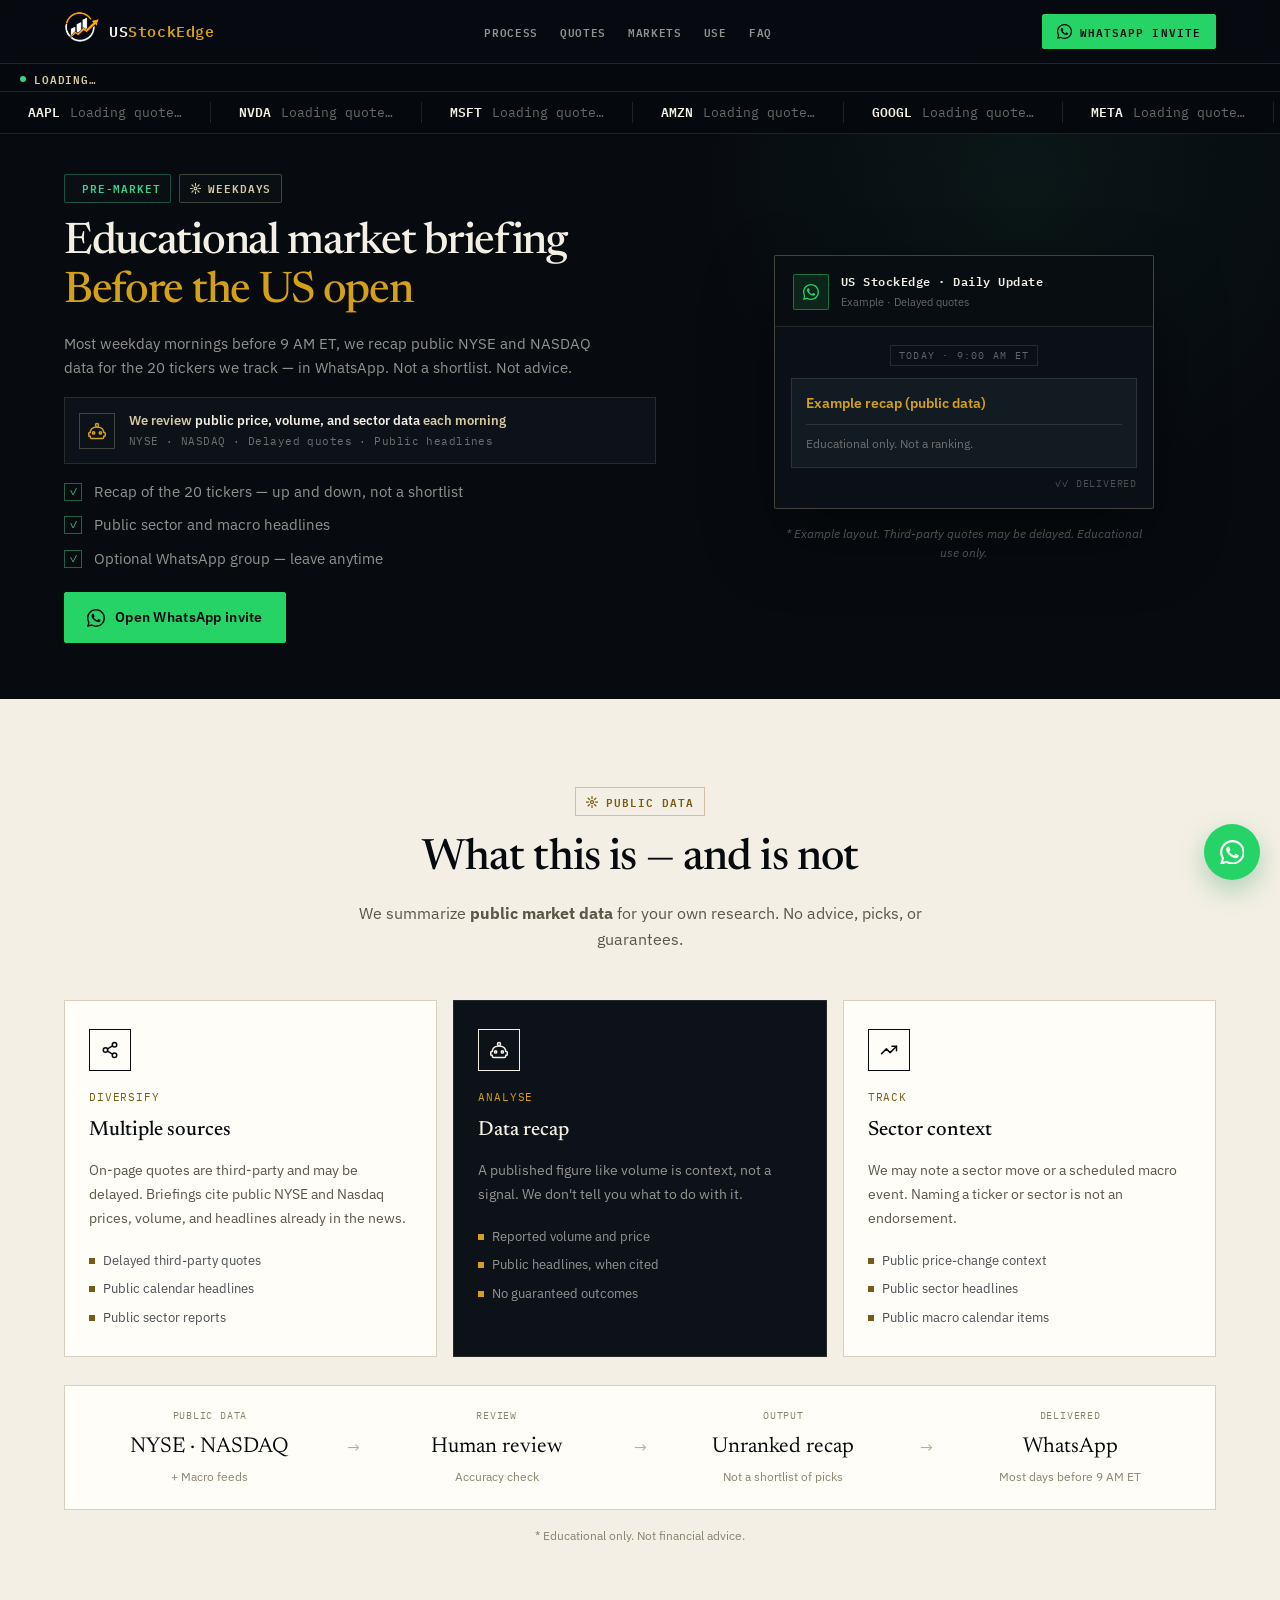
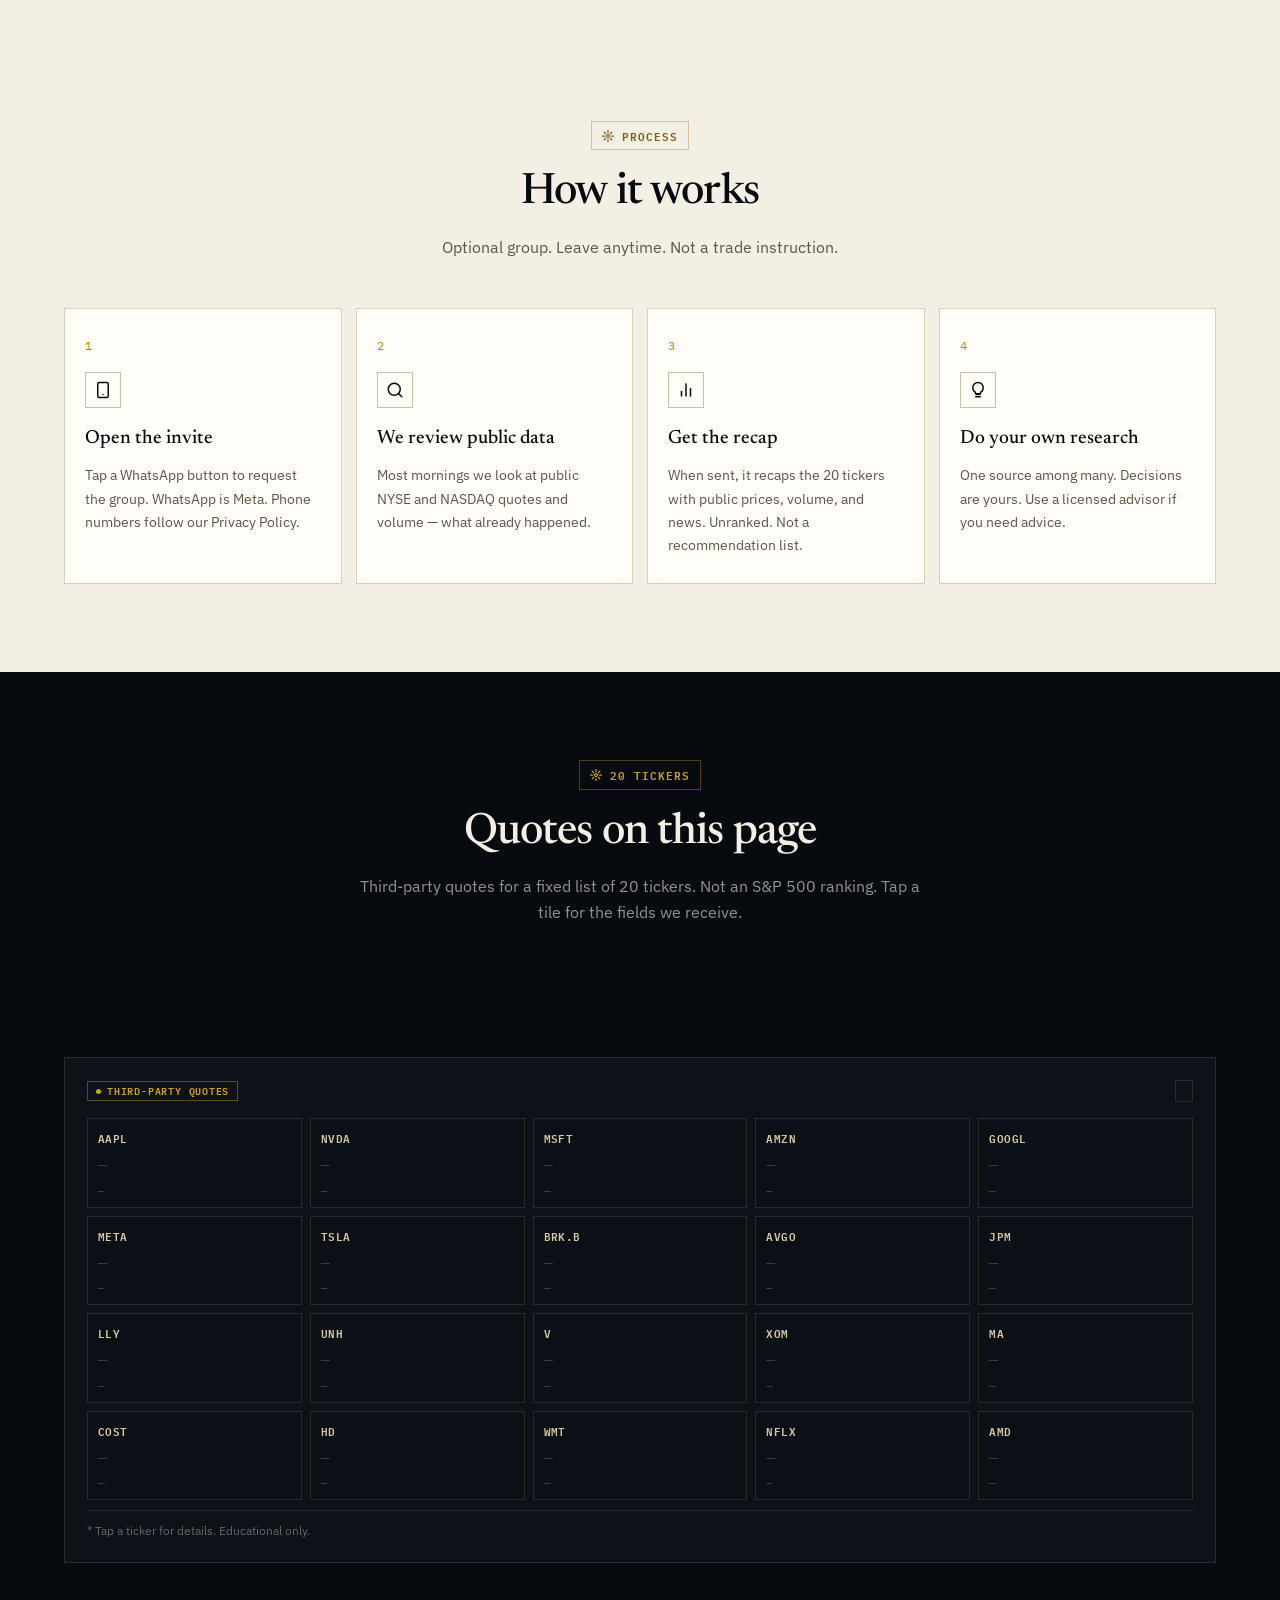
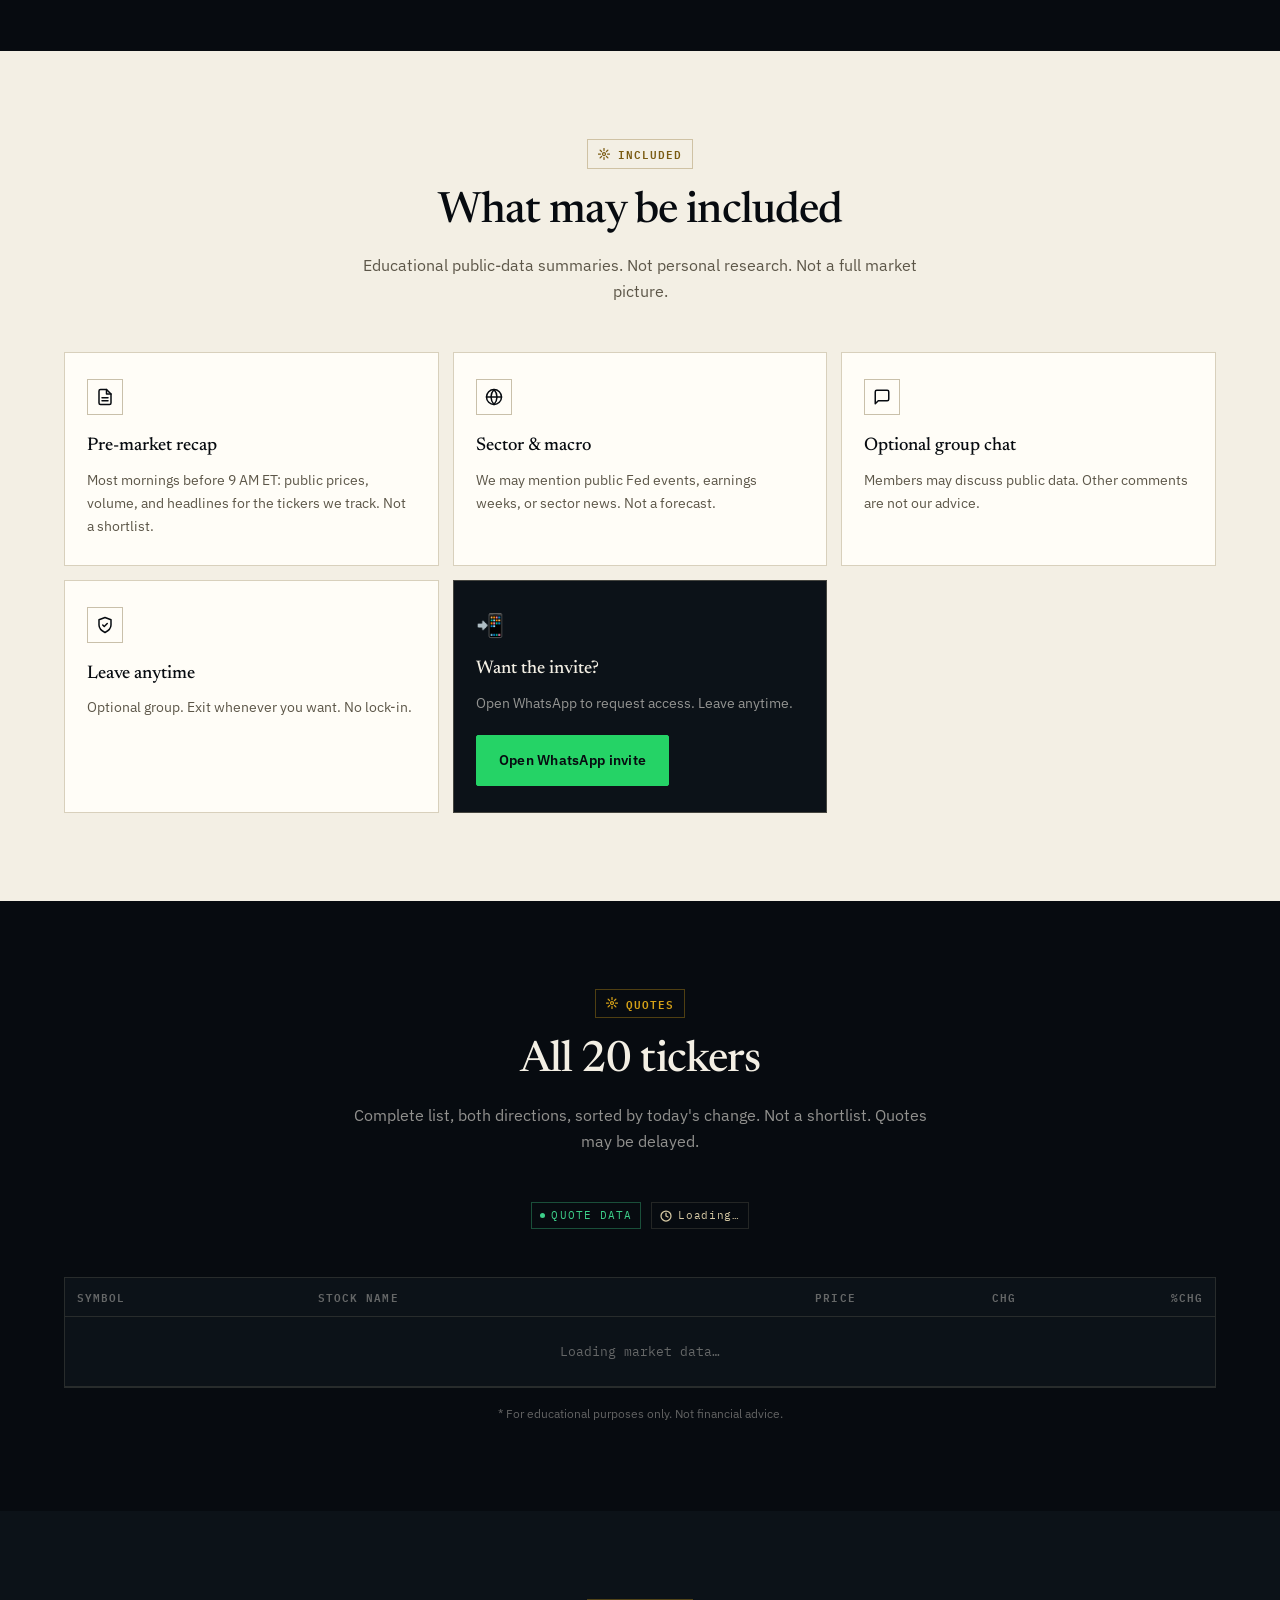
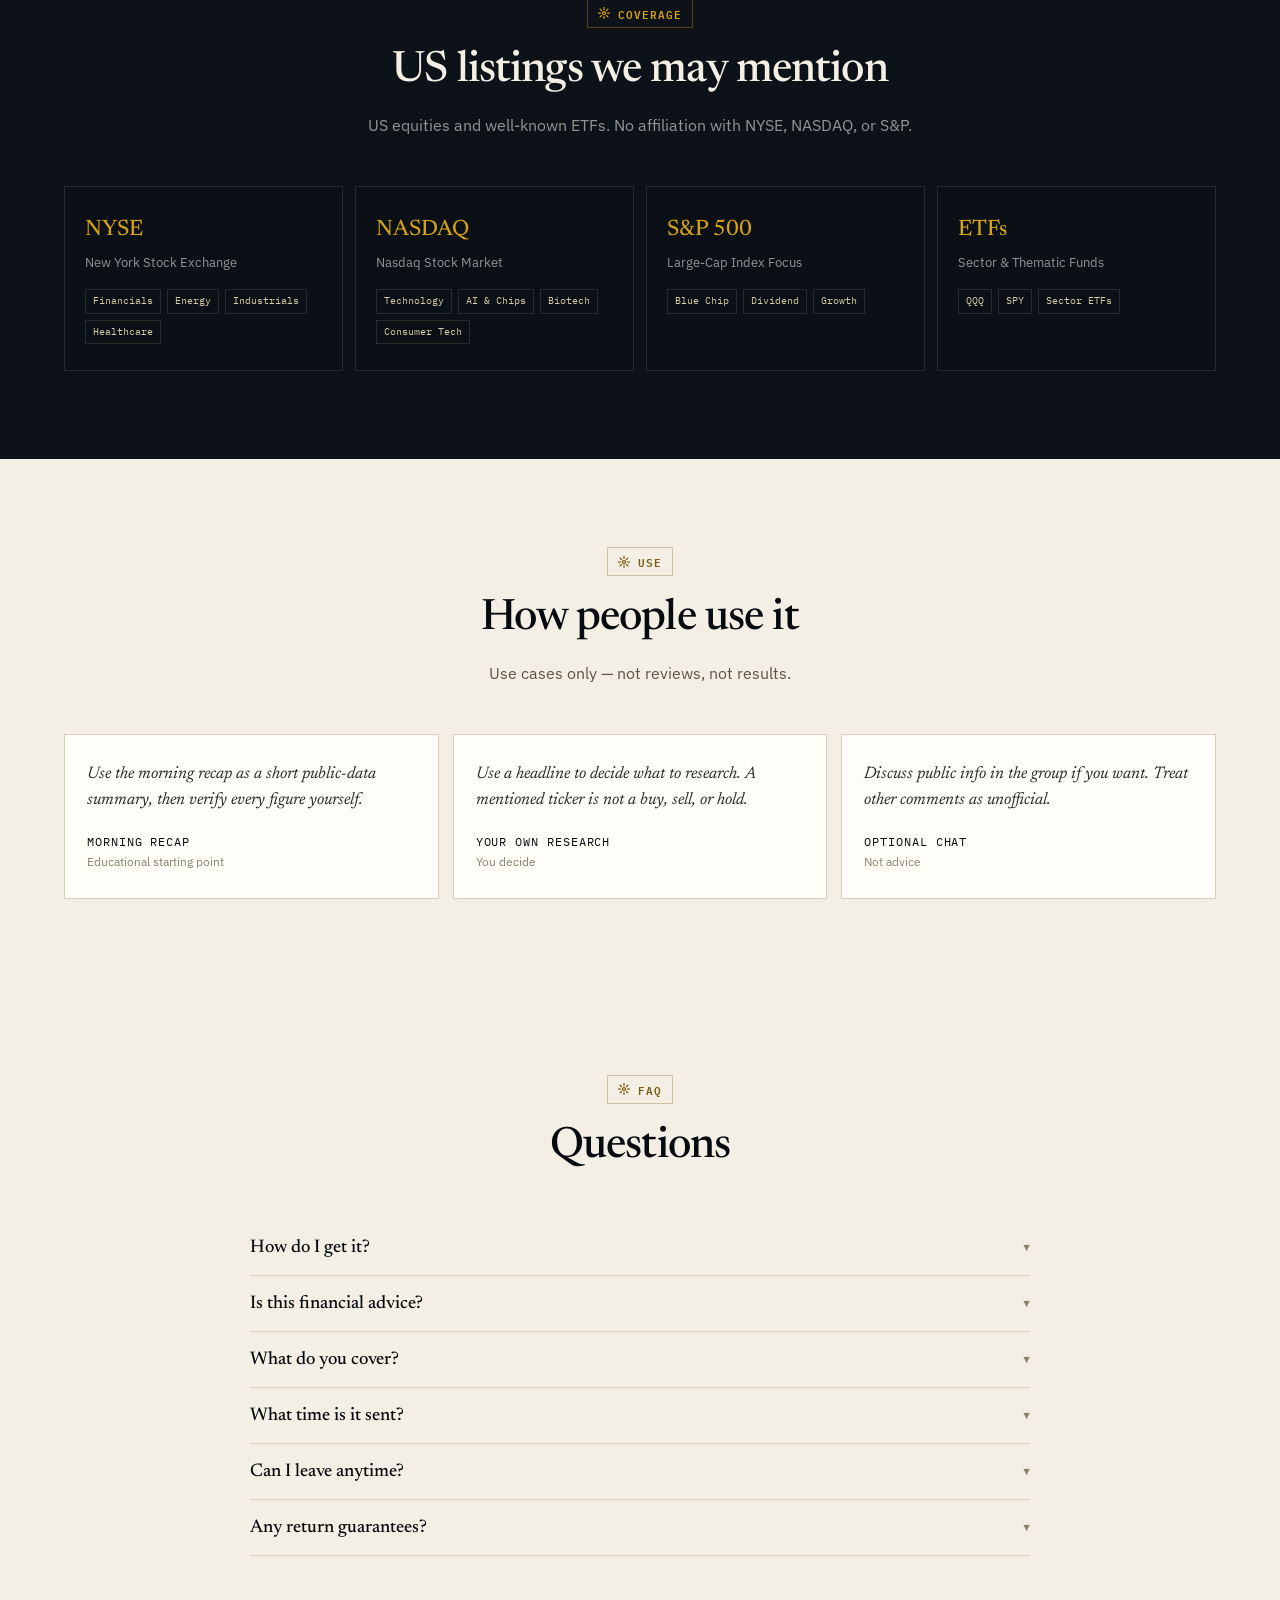
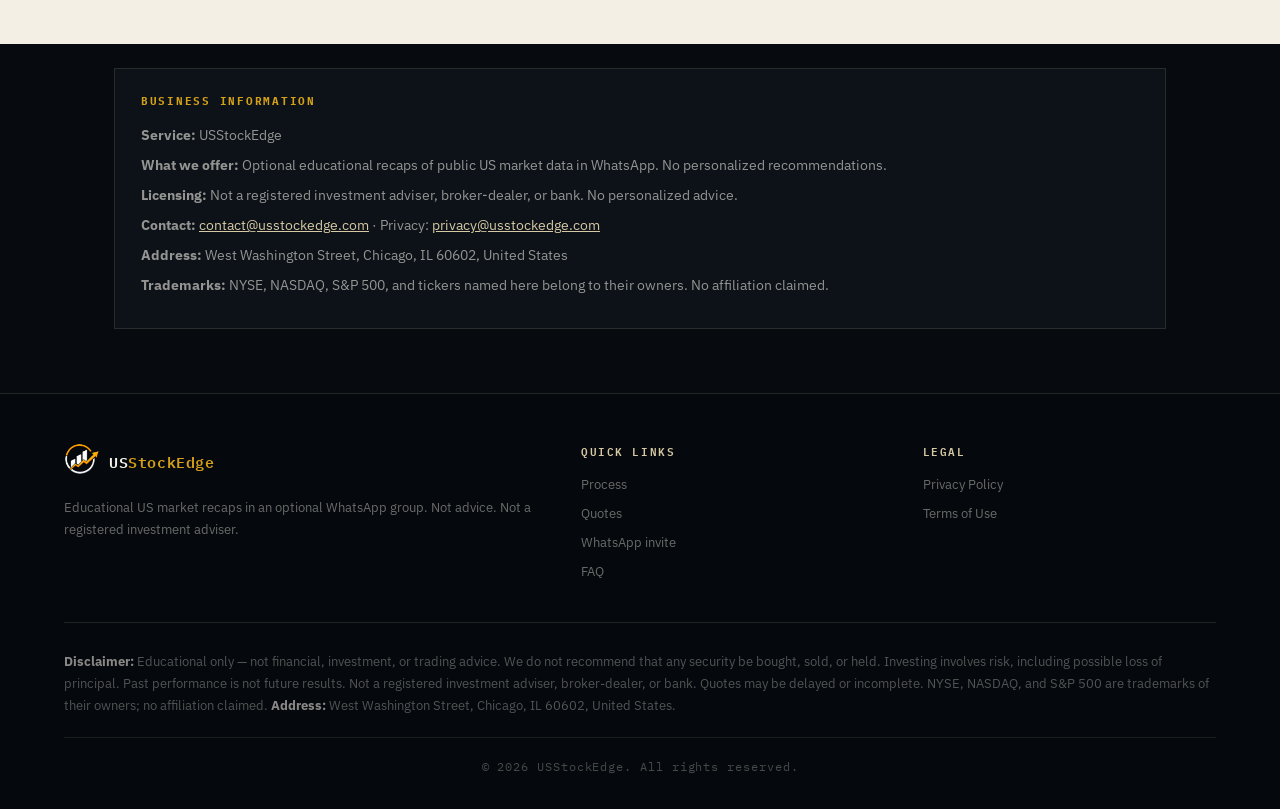
==== index.html @ d2f1a39d "Standardize section eyebrows to the kicker pill Use the same bordered icon chip on every section lab" ====
<!DOCTYPE html>
<html lang="en">
<head>
  <meta charset="UTF-8" />
  <link rel="icon" type="image/x-icon" href="logo.png">
  <meta name="viewport" content="width=device-width, initial-scale=1.0" />
 
  <title>USStockEdge — Educational US market briefing</title>
  <meta name="description" content="Educational recap of public US market data in WhatsApp. Not financial advice. Not a registered investment advisor." />

  <!-- Fonts -->
  <link rel="preconnect" href="https://fonts.googleapis.com" />
  <link rel="preconnect" href="https://fonts.gstatic.com" crossorigin />
  <link href="https://fonts.googleapis.com/css2?family=IBM+Plex+Mono:wght@400;500;600&family=IBM+Plex+Sans:wght@400;500;600;700&family=Newsreader:ital,opsz,wght@0,6..72,400;0,6..72,500;0,6..72,600;1,6..72,400&display=swap" rel="stylesheet" />
  <link rel="stylesheet" href="assets/briefing.css?v=20260910-10" />

  <link rel="stylesheet" href="assets/whatsapp-popup.css?v=20260821-1">
  <script src="assets/whatsapp-popup.js?v=20260821-1" defer></script>
</head>

<body>

  <!-- global nav injected by components.js -->
  <div id="g-nav"></div>

  <!-- ─── HERO ──────────────────────────────────────────────── -->
  <!-- ticker tape — populated by JS with live Finnhub data -->
  <div class="ticker-wrap">
    <div class="ticker-bar">
      <div class="ticker-status-badge">
        <span class="live-dot" id="ticker-dot"></span>
        <span id="ticker-status-text">Loading…</span>
      </div>
      <span class="ticker-last-update" id="ticker-update-time"></span>
    </div>
    <div class="ticker-scroll">
      <div class="ticker-track" id="ticker-track">
        <!-- Neutral fallback — no invented percentages while quotes load -->
        <span class="ticker-item">AAPL <span class="t-price">Loading quote…</span></span>
        <span class="ticker-item">NVDA <span class="t-price">Loading quote…</span></span>
        <span class="ticker-item">MSFT <span class="t-price">Loading quote…</span></span>
        <span class="ticker-item">AMZN <span class="t-price">Loading quote…</span></span>
        <span class="ticker-item">GOOGL <span class="t-price">Loading quote…</span></span>
        <span class="ticker-item">META <span class="t-price">Loading quote…</span></span>
        <span class="ticker-item">TSLA <span class="t-price">Loading quote…</span></span>
        <span class="ticker-item">BRK.B <span class="t-price">Loading quote…</span></span>
        <span class="ticker-item">AVGO <span class="t-price">Loading quote…</span></span>
        <span class="ticker-item">JPM <span class="t-price">Loading quote…</span></span>
        <span class="ticker-item">LLY <span class="t-price">Loading quote…</span></span>
        <span class="ticker-item">UNH <span class="t-price">Loading quote…</span></span>
        <span class="ticker-item">V <span class="t-price">Loading quote…</span></span>
        <span class="ticker-item">XOM <span class="t-price">Loading quote…</span></span>
        <span class="ticker-item">MA <span class="t-price">Loading quote…</span></span>
        <span class="ticker-item">COST <span class="t-price">Loading quote…</span></span>
        <span class="ticker-item">HD <span class="t-price">Loading quote…</span></span>
        <span class="ticker-item">WMT <span class="t-price">Loading quote…</span></span>
        <span class="ticker-item">NFLX <span class="t-price">Loading quote…</span></span>
        <span class="ticker-item">AMD <span class="t-price">Loading quote…</span></span>
        <span class="ticker-item">AAPL <span class="t-price">Loading quote…</span></span>
        <span class="ticker-item">NVDA <span class="t-price">Loading quote…</span></span>
        <span class="ticker-item">MSFT <span class="t-price">Loading quote…</span></span>
        <span class="ticker-item">AMZN <span class="t-price">Loading quote…</span></span>
        <span class="ticker-item">GOOGL <span class="t-price">Loading quote…</span></span>
        <span class="ticker-item">META <span class="t-price">Loading quote…</span></span>
        <span class="ticker-item">TSLA <span class="t-price">Loading quote…</span></span>
        <span class="ticker-item">BRK.B <span class="t-price">Loading quote…</span></span>
        <span class="ticker-item">AVGO <span class="t-price">Loading quote…</span></span>
        <span class="ticker-item">JPM <span class="t-price">Loading quote…</span></span>
        <span class="ticker-item">LLY <span class="t-price">Loading quote…</span></span>
        <span class="ticker-item">UNH <span class="t-price">Loading quote…</span></span>
        <span class="ticker-item">V <span class="t-price">Loading quote…</span></span>
        <span class="ticker-item">XOM <span class="t-price">Loading quote…</span></span>
        <span class="ticker-item">MA <span class="t-price">Loading quote…</span></span>
        <span class="ticker-item">COST <span class="t-price">Loading quote…</span></span>
        <span class="ticker-item">HD <span class="t-price">Loading quote…</span></span>
        <span class="ticker-item">WMT <span class="t-price">Loading quote…</span></span>
        <span class="ticker-item">NFLX <span class="t-price">Loading quote…</span></span>
        <span class="ticker-item">AMD <span class="t-price">Loading quote…</span></span>
      </div>
    </div>
  </div>

  <!-- ─── DAILY UPDATE — hero proof block ────────────────────── -->
  <section class="daily-update-section brief-hero">
    <div class="daily-update-inner brief-hero-inner">

      <!-- Left: copy -->
      <div class="fade-in">
        <!-- Badges row -->
        <div class="chip-row">
          <div class="chip live">
            <span class="live-dot"></span>
            Pre-market
          </div>
          <div class="chip">
            <svg width="11" height="11" viewBox="0 0 24 24" fill="none" stroke="currentColor" stroke-width="2.5" stroke-linecap="round" stroke-linejoin="round"><circle cx="12" cy="12" r="3"/><path d="M12 1v4M12 19v4M4.22 4.22l2.83 2.83M16.95 16.95l2.83 2.83M1 12h4M19 12h4M4.22 19.78l2.83-2.83M16.95 7.05l2.83-2.83"/></svg>
            Weekdays
          </div>
        </div>

        <h2>Educational market briefing<br><span>Before the US open</span></h2>
        <p class="section-sub">Most weekday mornings before 9 AM ET, we recap public NYSE and NASDAQ data for the 20 tickers we track — in WhatsApp. Not a shortlist. Not advice.</p>

        <!-- AI stat mini card -->
        <div class="stat-chip">
          <div class="stat-chip-icon">
            <svg width="18" height="18" viewBox="0 0 24 24" fill="none" stroke="currentColor" stroke-width="2" stroke-linecap="round" stroke-linejoin="round"><path d="M12 2a2 2 0 0 1 2 2c0 .74-.4 1.39-1 1.73V7h1a7 7 0 0 1 7 7h1a1 1 0 0 1 1 1v3a1 1 0 0 1-1 1h-1v1a2 2 0 0 1-2 2H5a2 2 0 0 1-2-2v-1H2a1 1 0 0 1-1-1v-3a1 1 0 0 1 1-1h1a7 7 0 0 1 7-7h1V5.73A2 2 0 0 1 10 4a2 2 0 0 1 2-2z"/><circle cx="7.5" cy="14.5" r="1.5"/><circle cx="16.5" cy="14.5" r="1.5"/></svg>
          </div>
          <div>
            <div class="stat-chip-title">We review <strong>public price, volume, and sector data</strong> each morning</div>
            <div class="stat-chip-meta">NYSE · NASDAQ · Delayed quotes · Public headlines</div>
          </div>
        </div>

        <div class="check-list">
          <div class="check-row">
            <span class="check-mark">✓</span>
            Recap of the 20 tickers — up and down, not a shortlist
          </div>
          <div class="check-row">
            <span class="check-mark">✓</span>
            Public sector and macro headlines
          </div>
          <div class="check-row">
            <span class="check-mark">✓</span>
            Optional WhatsApp group — leave anytime
          </div>
        </div>
        <a class="btn-primary btn-hero" href="/api/go-whatsapp.php" target="_blank" rel="noopener noreferrer">
          <svg width="18" height="18" viewBox="0 0 24 24" fill="currentColor"><path d="M17.472 14.382c-.297-.149-1.758-.867-2.03-.967-.273-.099-.471-.148-.67.15-.197.297-.767.966-.94 1.164-.173.199-.347.223-.644.075-.297-.15-1.255-.463-2.39-1.475-.883-.788-1.48-1.761-1.653-2.059-.173-.297-.018-.458.13-.606.134-.133.298-.347.446-.52.149-.174.198-.298.298-.497.099-.198.05-.371-.025-.52-.075-.149-.669-1.612-.916-2.207-.242-.579-.487-.5-.669-.51-.173-.008-.371-.01-.57-.01-.198 0-.52.074-.792.372-.272.297-1.04 1.016-1.04 2.479 0 1.462 1.065 2.875 1.213 3.074.149.198 2.096 3.2 5.077 4.487.709.306 1.262.489 1.694.625.712.227 1.36.195 1.871.118.571-.085 1.758-.719 2.006-1.413.248-.694.248-1.289.173-1.413-.074-.124-.272-.198-.57-.347z"/><path d="M12 0C5.373 0 0 5.373 0 12c0 2.123.554 4.117 1.524 5.845L0 24l6.347-1.524A11.937 11.937 0 0012 24c6.627 0 12-5.373 12-12S18.627 0 12 0zm0 22c-1.907 0-3.694-.505-5.23-1.384l-.374-.222-3.878.931.931-3.791-.245-.389A9.957 9.957 0 012 12C2 6.477 6.477 2 12 2s10 4.477 10 10-4.477 10-10 10z"/></svg>
          Open WhatsApp invite
        </a>
      </div>

      <!-- Right: animated WA mock -->
      <div class="fade-in daily-update-wa">
        <div class="wa-mock-card" id="wa-mock-card">
          <!-- WA chat header -->
          <div class="wa-chrome">
            <div class="wa-icon-pulse">
              <svg width="16" height="16" viewBox="0 0 24 24" fill="currentColor"><path d="M17.472 14.382c-.297-.149-1.758-.867-2.03-.967-.273-.099-.471-.148-.67.15-.197.297-.767.966-.94 1.164-.173.199-.347.223-.644.075-.297-.15-1.255-.463-2.39-1.475-.883-.788-1.48-1.761-1.653-2.059-.173-.297-.018-.458.13-.606.134-.133.298-.347.446-.52.149-.174.198-.298.298-.497.099-.198.05-.371-.025-.52-.075-.149-.669-1.612-.916-2.207-.242-.579-.487-.5-.669-.51-.173-.008-.371-.01-.57-.01-.198 0-.52.074-.792.372-.272.297-1.04 1.016-1.04 2.479 0 1.462 1.065 2.875 1.213 3.074.149.198 2.096 3.2 5.077 4.487.709.306 1.262.489 1.694.625.712.227 1.36.195 1.871.118.571-.085 1.758-.719 2.006-1.413.248-.694.248-1.289.173-1.413-.074-.124-.272-.198-.57-.347z"/><path d="M12 0C5.373 0 0 5.373 0 12c0 2.123.554 4.117 1.524 5.845L0 24l6.347-1.524A11.937 11.937 0 0012 24c6.627 0 12-5.373 12-12S18.627 0 12 0zm0 22c-1.907 0-3.694-.505-5.23-1.384l-.374-.222-3.878.931.931-3.791-.245-.389A9.957 9.957 0 012 12C2 6.477 6.477 2 12 2s10 4.477 10 10-4.477 10-10 10z"/></svg>
            </div>
            <div>
              <div class="wa-title">US StockEdge · Daily Update</div>
              <div class="wa-sub" id="wa-time">Example · Delayed quotes</div>
            </div>
          </div>
          <!-- Time label -->
          <div class="wa-date-wrap">
            <span class="wa-date">Today · 9:00 AM ET</span>
          </div>
          <!-- Typing dots (shown first) -->
          <div id="wa-typing" class="wa-typing">
            <div class="typing-dots"><span></span><span></span><span></span></div>
          </div>
          <!-- Message bubble revealed line by line -->
          <div id="wa-bubble" class="wa-bubble" style="display:none;">
            <div class="wa-line wa-headline" id="wa-l0">Example recap (public data)</div>
            <div class="wa-line" id="wa-l1"></div>
            <div class="wa-line" id="wa-l2"></div>
            <div class="wa-line" id="wa-l3"></div>
            <div class="wa-line wa-foot" id="wa-l4">Educational only. Not a ranking.</div>
          </div>
          <div class="delivered-tick wa-tick" id="wa-tick">✓✓ Delivered</div>
        </div>
        <p class="wa-caption">* Example layout. Third-party quotes may be delayed. Educational use only.</p>
      </div>
    </div>
  </section>

  <!-- ─── WHY CHOOSE US ───────────────────────────────────────── -->
  <section class="why">
    <div class="why-wrap">

      <!-- Header -->
      <div class="section-head fade-in">
        <span class="section-label">Public data</span>
        <h2 class="section-title centered">What this is — and is not</h2>
        <p class="section-sub centered">We summarize <strong>public market data</strong> for your own research. No advice, picks, or guarantees.</p>
      </div>

      <!-- Three pillars -->
      <div class="fade-in why-grid">

        <!-- Diversify -->
        <div class="pillar">
          <div class="pillar-icon">
            <svg viewBox="0 0 24 24" fill="none" stroke="currentColor" stroke-width="2" stroke-linecap="round" stroke-linejoin="round"><circle cx="18" cy="5" r="3"/><circle cx="6" cy="12" r="3"/><circle cx="18" cy="19" r="3"/><line x1="8.59" y1="13.51" x2="15.42" y2="17.49"/><line x1="15.41" y1="6.51" x2="8.59" y2="10.49"/></svg>
          </div>
          <div class="kicker">Diversify</div>
          <h3>Multiple sources</h3>
          <p>On-page quotes are third-party and may be delayed. Briefings cite public NYSE and Nasdaq prices, volume, and headlines already in the news.</p>
          <div class="bullet-list">
            <div class="bullet">Delayed third-party quotes</div>
            <div class="bullet">Public calendar headlines</div>
            <div class="bullet">Public sector reports</div>
          </div>
        </div>

        <!-- Analyse -->
        <div class="pillar pillar-dark">
          <div class="pillar-icon">
            <svg viewBox="0 0 24 24" fill="none" stroke="currentColor" stroke-width="2" stroke-linecap="round" stroke-linejoin="round"><path d="M12 2a2 2 0 0 1 2 2c0 .74-.4 1.39-1 1.73V7h1a7 7 0 0 1 7 7h1a1 1 0 0 1 1 1v3a1 1 0 0 1-1 1h-1v1a2 2 0 0 1-2 2H5a2 2 0 0 1-2-2v-1H2a1 1 0 0 1-1-1v-3a1 1 0 0 1 1-1h1a7 7 0 0 1 7-7h1V5.73A2 2 0 0 1 10 4a2 2 0 0 1 2-2z"/><circle cx="7.5" cy="14.5" r="1.5"/><circle cx="16.5" cy="14.5" r="1.5"/></svg>
          </div>
          <div class="kicker">Analyse</div>
          <h3>Data recap</h3>
          <p>A published figure like volume is context, not a signal. We don't tell you what to do with it.</p>
          <div class="bullet-list">
            <div class="bullet">Reported volume and price</div>
            <div class="bullet">Public headlines, when cited</div>
            <div class="bullet">No guaranteed outcomes</div>
          </div>
        </div>

        <!-- Track -->
        <div class="pillar">
          <div class="pillar-icon">
            <svg viewBox="0 0 24 24" fill="none" stroke="currentColor" stroke-width="2" stroke-linecap="round" stroke-linejoin="round"><polyline points="22 7 13.5 15.5 8.5 10.5 2 17"/><polyline points="16 7 22 7 22 13"/></svg>
          </div>
          <div class="kicker">Track</div>
          <h3>Sector context</h3>
          <p>We may note a sector move or a scheduled macro event. Naming a ticker or sector is not an endorsement.</p>
          <div class="bullet-list">
            <div class="bullet">Public price-change context</div>
            <div class="bullet">Public sector headlines</div>
            <div class="bullet">Public macro calendar items</div>
          </div>
        </div>
      </div>

      <!-- Data flow visual bar -->
      <div class="flow-rail fade-in">
        <div class="flow-cell">
          <div class="flow-label">Public data</div>
          <div class="flow-value">NYSE · NASDAQ</div>
          <div class="flow-note">+ Macro feeds</div>
        </div>
        <div class="flow-arrow">→</div>
        <div class="flow-cell">
          <div class="flow-label">Review</div>
          <div class="flow-value">Human review</div>
          <div class="flow-note">Accuracy check</div>
        </div>
        <div class="flow-arrow">→</div>
        <div class="flow-cell">
          <div class="flow-label">Output</div>
          <div class="flow-value">Unranked recap</div>
          <div class="flow-note">Not a shortlist of picks</div>
        </div>
        <div class="flow-arrow">→</div>
        <div class="flow-cell">
          <div class="flow-label">Delivered</div>
          <div class="flow-value">WhatsApp</div>
          <div class="flow-note">Most days before 9 AM ET</div>
        </div>
      </div>

      <p class="footnote">* Educational only. Not financial advice.</p>
    </div>
  </section>

  <!-- ─── HOW IT WORKS ──────────────────────────────────────── -->
  <section class="how" id="how">
    <div class="section-head fade-in">
      <span class="section-label">Process</span>
      <h2 class="section-title centered">How it works</h2>
      <p class="section-sub centered">Optional group. Leave anytime. Not a trade instruction.</p>
    </div>
    <div class="steps-grid">
      <div class="step-card fade-in">
        <div class="step-num">1</div>
        <div class="step-icon">
          <svg viewBox="0 0 24 24" fill="none" stroke="currentColor" stroke-width="2" stroke-linecap="round" stroke-linejoin="round"><rect x="5" y="2" width="14" height="20" rx="2" ry="2"/><line x1="12" y1="18" x2="12.01" y2="18"/></svg>
        </div>
        <h3>Open the invite</h3>
        <p>Tap a WhatsApp button to request the group. WhatsApp is Meta. Phone numbers follow our Privacy Policy.</p>
      </div>
      <div class="step-card fade-in">
        <div class="step-num">2</div>
        <div class="step-icon">
          <svg viewBox="0 0 24 24" fill="none" stroke="currentColor" stroke-width="2" stroke-linecap="round" stroke-linejoin="round"><circle cx="11" cy="11" r="8"/><line x1="21" y1="21" x2="16.65" y2="16.65"/></svg>
        </div>
        <h3>We review public data</h3>
        <p>Most mornings we look at public NYSE and NASDAQ quotes and volume — what already happened.</p>
      </div>
      <div class="step-card fade-in">
        <div class="step-num">3</div>
        <div class="step-icon">
          <svg viewBox="0 0 24 24" fill="none" stroke="currentColor" stroke-width="2" stroke-linecap="round" stroke-linejoin="round"><line x1="18" y1="20" x2="18" y2="10"/><line x1="12" y1="20" x2="12" y2="4"/><line x1="6" y1="20" x2="6" y2="14"/></svg>
        </div>
        <h3>Get the recap</h3>
        <p>When sent, it recaps the 20 tickers with public prices, volume, and news. Unranked. Not a recommendation list.</p>
      </div>
      <div class="step-card fade-in">
        <div class="step-num">4</div>
        <div class="step-icon">
          <svg viewBox="0 0 24 24" fill="none" stroke="currentColor" stroke-width="2" stroke-linecap="round" stroke-linejoin="round"><path d="M12 2a7 7 0 0 1 7 7c0 2.5-1.3 4.7-3.3 6L15 17H9l-.7-2C6.3 13.7 5 11.5 5 9a7 7 0 0 1 7-7z"/><line x1="9" y1="21" x2="15" y2="21"/><line x1="9.5" y1="18" x2="14.5" y2="18"/></svg>
        </div>
        <h3>Do your own research</h3>
        <p>One source among many. Decisions are yours. Use a licensed advisor if you need advice.</p>
      </div>
    </div>
  </section>

  <!-- ─── WHAT YOU GET ──────────────────────────────────────── -->
  <section id="features">
    <div class="features">
      <div class="features-inner">

        <!-- Section title — outside the card -->
        <div class="section-head fade-in">
          <span class="section-label">20 tickers</span>
          <h2 class="section-title centered">Quotes on this page</h2>
          <p class="section-sub centered">Third-party quotes for a fixed list of 20 tickers. Not an S&amp;P 500 ranking. Tap a tile for the fields we receive.</p>
        </div>

        <!-- Live S&P 500 Top 20 panel -->
        <div class="features-visual fade-in">
          <div class="board-toolbar">
            <div id="card-live-badge" class="live-badge delayed">
              <span class="dot"></span> Third-party quotes
            </div>
            <span class="card-refresh-note" id="card-refresh-time"></span>
          </div>
          <div>

          <!-- Stock tiles grid -->
          <div id="stocks-grid" class="stocks-grid">
            <div class="stock-tile loading-tile"><div class="st-sym">AAPL</div><div class="st-price">—</div><div class="st-chg">—</div></div>
            <div class="stock-tile loading-tile"><div class="st-sym">NVDA</div><div class="st-price">—</div><div class="st-chg">—</div></div>
            <div class="stock-tile loading-tile"><div class="st-sym">MSFT</div><div class="st-price">—</div><div class="st-chg">—</div></div>
            <div class="stock-tile loading-tile"><div class="st-sym">AMZN</div><div class="st-price">—</div><div class="st-chg">—</div></div>
            <div class="stock-tile loading-tile"><div class="st-sym">GOOGL</div><div class="st-price">—</div><div class="st-chg">—</div></div>
            <div class="stock-tile loading-tile"><div class="st-sym">META</div><div class="st-price">—</div><div class="st-chg">—</div></div>
            <div class="stock-tile loading-tile"><div class="st-sym">TSLA</div><div class="st-price">—</div><div class="st-chg">—</div></div>
            <div class="stock-tile loading-tile"><div class="st-sym">BRK.B</div><div class="st-price">—</div><div class="st-chg">—</div></div>
            <div class="stock-tile loading-tile"><div class="st-sym">AVGO</div><div class="st-price">—</div><div class="st-chg">—</div></div>
            <div class="stock-tile loading-tile"><div class="st-sym">JPM</div><div class="st-price">—</div><div class="st-chg">—</div></div>
            <div class="stock-tile loading-tile"><div class="st-sym">LLY</div><div class="st-price">—</div><div class="st-chg">—</div></div>
            <div class="stock-tile loading-tile"><div class="st-sym">UNH</div><div class="st-price">—</div><div class="st-chg">—</div></div>
            <div class="stock-tile loading-tile"><div class="st-sym">V</div><div class="st-price">—</div><div class="st-chg">—</div></div>
            <div class="stock-tile loading-tile"><div class="st-sym">XOM</div><div class="st-price">—</div><div class="st-chg">—</div></div>
            <div class="stock-tile loading-tile"><div class="st-sym">MA</div><div class="st-price">—</div><div class="st-chg">—</div></div>
            <div class="stock-tile loading-tile"><div class="st-sym">COST</div><div class="st-price">—</div><div class="st-chg">—</div></div>
            <div class="stock-tile loading-tile"><div class="st-sym">HD</div><div class="st-price">—</div><div class="st-chg">—</div></div>
            <div class="stock-tile loading-tile"><div class="st-sym">WMT</div><div class="st-price">—</div><div class="st-chg">—</div></div>
            <div class="stock-tile loading-tile"><div class="st-sym">NFLX</div><div class="st-price">—</div><div class="st-chg">—</div></div>
            <div class="stock-tile loading-tile"><div class="st-sym">AMD</div><div class="st-price">—</div><div class="st-chg">—</div></div>
          </div>

          <!-- Tile click detail panel -->
          <div id="detail-panel" class="detail-panel" style="display:none;">
            <div class="dp-header">
              <div>
                <span class="dp-sym" id="dp-sym">—</span>
                <span class="dp-price" id="dp-price">—</span>
                <span class="dp-chg" id="dp-chg"></span>
              </div>
              <button class="dp-close" onclick="closeDetail()">✕</button>
            </div>
            <div class="dp-grid">
              <div class="dp-row"><span>Day High</span><strong id="dp-high">—</strong></div>
              <div class="dp-row"><span>Day Low</span><strong id="dp-low">—</strong></div>
              <div class="dp-row"><span>Open</span><strong id="dp-open">—</strong></div>
              <div class="dp-row"><span>Prev Close</span><strong id="dp-prev">—</strong></div>
              <div class="dp-row"><span>Day Change $</span><strong id="dp-chgd">—</strong></div>
              <div class="dp-row"><span>Day Range %</span><strong id="dp-vol">—</strong></div>
            </div>
            <p class="mock-note">Educational purposes only. Not financial advice.</p>
          </div>

          <p class="mock-note" id="card-note">* Tap a ticker for details. Educational only.</p>
          </div>
        </div>

      </div>
    </div>
  </section>

  <!-- ─── WHAT YOU RECEIVE ─────────────────────────────────────── -->
  <section id="what-you-receive">
    <div class="narrow">
      <div class="section-head fade-in">
        <span class="section-label">Included</span>
        <h2 class="section-title centered">What may be included</h2>
        <p class="section-sub centered">Educational public-data summaries. Not personal research. Not a full market picture.</p>
      </div>
      <div class="feat-grid fade-in">
        <div class="feat-card">
          <div class="feat-icon"><svg viewBox="0 0 24 24" fill="none" stroke="currentColor" stroke-width="2" stroke-linecap="round" stroke-linejoin="round"><path d="M14 2H6a2 2 0 0 0-2 2v16a2 2 0 0 0 2 2h12a2 2 0 0 0 2-2V8z"/><polyline points="14 2 14 8 20 8"/><line x1="16" y1="13" x2="8" y2="13"/><line x1="16" y1="17" x2="8" y2="17"/></svg></div>
          <h4>Pre-market recap</h4>
          <p>Most mornings before 9 AM ET: public prices, volume, and headlines for the tickers we track. Not a shortlist.</p>
        </div>
        <div class="feat-card">
          <div class="feat-icon"><svg viewBox="0 0 24 24" fill="none" stroke="currentColor" stroke-width="2" stroke-linecap="round" stroke-linejoin="round"><circle cx="12" cy="12" r="10"/><line x1="2" y1="12" x2="22" y2="12"/><path d="M12 2a15.3 15.3 0 0 1 4 10 15.3 15.3 0 0 1-4 10 15.3 15.3 0 0 1-4-10 15.3 15.3 0 0 1 4-10z"/></svg></div>
          <h4>Sector &amp; macro</h4>
          <p>We may mention public Fed events, earnings weeks, or sector news. Not a forecast.</p>
        </div>
        <div class="feat-card">
          <div class="feat-icon"><svg viewBox="0 0 24 24" fill="none" stroke="currentColor" stroke-width="2" stroke-linecap="round" stroke-linejoin="round"><path d="M21 15a2 2 0 0 1-2 2H7l-4 4V5a2 2 0 0 1 2-2h14a2 2 0 0 1 2 2z"/></svg></div>
          <h4>Optional group chat</h4>
          <p>Members may discuss public data. Other comments are not our advice.</p>
        </div>
        <div class="feat-card">
          <div class="feat-icon"><svg viewBox="0 0 24 24" fill="none" stroke="currentColor" stroke-width="2" stroke-linecap="round" stroke-linejoin="round"><path d="M12 22s8-4 8-10V5l-8-3-8 3v7c0 6 8 10 8 10z"/><polyline points="9 12 11 14 15 10"/></svg></div>
          <h4>Leave anytime</h4>
          <p>Optional group. Exit whenever you want. No lock-in.</p>
        </div>
        <div class="feat-card feat-card-cta">
          <div class="feat-emoji">📲</div>
          <h4>Want the invite?</h4>
          <p>Open WhatsApp to request access. Leave anytime.</p>
          <a class="btn-primary" href="/api/go-whatsapp.php" target="_blank" rel="noopener noreferrer">Open WhatsApp invite</a>
        </div>
      </div>
    </div>
  </section>

  <!-- ─── ALL 20 TICKERS TABLE ──────────────────────────── -->
  <section class="movers">
    <div class="narrow">
      <div class="section-head">
        <span class="section-label">Quotes</span>
        <h2 class="section-title centered">All 20 tickers</h2>
        <p class="section-sub centered">Complete list, both directions, sorted by today's change. Not a shortlist. Quotes may be delayed.</p>
        <div class="table-meta">
          <div id="table-live-badge" class="status-pill">
            <span class="dot" id="table-dot"></span>
            <span id="table-market-status">Quote data</span>
          </div>
          <div class="time-pill">
            <svg width="12" height="12" viewBox="0 0 24 24" fill="none" stroke="currentColor" stroke-width="2.5" stroke-linecap="round" stroke-linejoin="round"><circle cx="12" cy="12" r="10"/><polyline points="12 6 12 12 16 14"/></svg>
            <span id="table-update-time">Loading…</span>
          </div>
        </div>
      </div>
      <div class="table-shell">
        <div class="stocks-table-scroll">
          <table class="stocks-table stocks-table-light">
            <thead>
              <tr>
                <th>Symbol</th>
                <th>Stock Name</th>
                <th>Price</th>
                <th>Chg</th>
                <th>%Chg</th>
              </tr>
            </thead>
            <tbody id="stocks-tbody">
              <tr><td colspan="5">Loading market data…</td></tr>
            </tbody>
          </table>
        </div>
      </div>
      <p class="footnote">* For educational purposes only. Not financial advice.</p>
    </div>
  </section>

  <!-- ─── MARKETS COVERED ───────────────────────────────────── -->
  <section class="markets fade-in" id="markets">
    <div class="section-head">
      <span class="section-label">Coverage</span>
      <h2 class="section-title centered">US listings we may mention</h2>
      <p class="section-sub centered">US equities and well-known ETFs. No affiliation with NYSE, NASDAQ, or S&amp;P.</p>
    </div>
    <div class="exchange-grid">
      <div class="exchange-card">
        <div class="ex-name">NYSE</div>
        <div class="ex-full">New York Stock Exchange</div>
        <div class="sector-tags">
          <span class="sector-tag">Financials</span>
          <span class="sector-tag">Energy</span>
          <span class="sector-tag">Industrials</span>
          <span class="sector-tag">Healthcare</span>
        </div>
      </div>
      <div class="exchange-card">
        <div class="ex-name">NASDAQ</div>
        <div class="ex-full">Nasdaq Stock Market</div>
        <div class="sector-tags">
          <span class="sector-tag">Technology</span>
          <span class="sector-tag">AI & Chips</span>
          <span class="sector-tag">Biotech</span>
          <span class="sector-tag">Consumer Tech</span>
        </div>
      </div>
      <div class="exchange-card">
        <div class="ex-name">S&P 500</div>
        <div class="ex-full">Large-Cap Index Focus</div>
        <div class="sector-tags">
          <span class="sector-tag">Blue Chip</span>
          <span class="sector-tag">Dividend</span>
          <span class="sector-tag">Growth</span>
        </div>
      </div>
      <div class="exchange-card">
        <div class="ex-name">ETFs</div>
        <div class="ex-full">Sector & Thematic Funds</div>
        <div class="sector-tags">
          <span class="sector-tag">QQQ</span>
          <span class="sector-tag">SPY</span>
          <span class="sector-tag">Sector ETFs</span>
        </div>
      </div>
    </div>
  </section>

  <!-- ─── TESTIMONIALS ─────────────────────────────────────── -->
  <section class="testimonials" id="testimonials">
    <div class="section-head fade-in">
      <span class="section-label">Use</span>
      <h2 class="section-title centered">How people use it</h2>
      <p class="section-sub centered">Use cases only — not reviews, not results.</p>
    </div>
    <div class="review-grid">
      <div class="review-card fade-in">
        <p class="review-text">Use the morning recap as a short public-data summary, then verify every figure yourself.</p>
        <div class="reviewer">
          <div>
            <div class="reviewer-name">Morning recap</div>
            <div class="reviewer-loc">Educational starting point</div>
          </div>
        </div>
      </div>
      <div class="review-card fade-in">
        <p class="review-text">Use a headline to decide what to research. A mentioned ticker is not a buy, sell, or hold.</p>
        <div class="reviewer">
          <div>
            <div class="reviewer-name">Your own research</div>
            <div class="reviewer-loc">You decide</div>
          </div>
        </div>
      </div>
      <div class="review-card fade-in">
        <p class="review-text">Discuss public info in the group if you want. Treat other comments as unofficial.</p>
        <div class="reviewer">
          <div>
            <div class="reviewer-name">Optional chat</div>
            <div class="reviewer-loc">Not advice</div>
          </div>
        </div>
      </div>
    </div>
  </section>


  <!-- ─── FAQ ───────────────────────────────────────────────── -->
  <section class="faq" id="faq">
    <div class="section-head fade-in">
      <span class="section-label">FAQ</span>
      <h2 class="section-title centered">Questions</h2>
    </div>
    <div class="faq-list">
      <div class="faq-item fade-in">
        <button class="faq-q" onclick="toggleFaq(this)">
          How do I get it? <span class="chevron">▼</span>
        </button>
        <div class="faq-a">Tap a WhatsApp button for the invite. Briefings are usually before 9 AM ET on US trading days. Leave anytime.</div>
      </div>
      <div class="faq-item fade-in">
        <button class="faq-q" onclick="toggleFaq(this)">
          Is this financial advice? <span class="chevron">▼</span>
        </button>
        <div class="faq-a">No. Educational only. Not advice, recommendations, or a solicitation. Do your own research. Use a licensed advisor if you need one.</div>
      </div>
      <div class="faq-item fade-in">
        <button class="faq-q" onclick="toggleFaq(this)">
          What do you cover? <span class="chevron">▼</span>
        </button>
        <div class="faq-a">US-listed stocks and sometimes well-known ETFs. Not complete. Not an S&amp;P ranking. No affiliation with NYSE, NASDAQ, or S&amp;P.</div>
      </div>
      <div class="faq-item fade-in">
        <button class="faq-q" onclick="toggleFaq(this)">
          What time is it sent? <span class="chevron">▼</span>
        </button>
        <div class="faq-a">Usually before 9 AM ET on US trading days. Can be late or skipped. Timing is not a promise you can act before the open.</div>
      </div>
      <div class="faq-item fade-in">
        <button class="faq-q" onclick="toggleFaq(this)">
          Can I leave anytime? <span class="chevron">▼</span>
        </button>
        <div class="faq-a">Yes. Exit anytime. No lock-in.</div>
      </div>
      <div class="faq-item fade-in">
        <button class="faq-q" onclick="toggleFaq(this)">
          Any return guarantees? <span class="chevron">▼</span>
        </button>
        <div class="faq-a">No. Investing involves risk. Past data is not future performance. Educational only.</div>
      </div>
    </div>
  </section>

  <section class="biz-info" id="business-info">
    <div class="biz-info-card">
      <h2>Business information</h2>
      <p><strong>Service:</strong> USStockEdge</p>
      <p><strong>What we offer:</strong> Optional educational recaps of public US market data in WhatsApp. No personalized recommendations.</p>
      <p><strong>Licensing:</strong> Not a registered investment adviser, broker-dealer, or bank. No personalized advice.</p>
      <p><strong>Contact:</strong> <a href="mailto:contact@usstockedge.com">contact@usstockedge.com</a> · Privacy: <a href="mailto:privacy@usstockedge.com">privacy@usstockedge.com</a></p>
      <p><strong>Address:</strong> West Washington Street, Chicago, IL 60602, United States</p>
      <p><strong>Trademarks:</strong> NYSE, NASDAQ, S&amp;P 500, and tickers named here belong to their owners. No affiliation claimed.</p>
    </div>
  </section>

  <!-- global footer injected by components.js -->
  <div id="g-footer"></div>

  <script>
    // ── Data source config ────────────────────────────────────────────
    // PRIMARY: Cloudflare Worker (caches server-side — all users share one fetch)
    // FALLBACK: Finnhub direct (works but limited to ~3 simultaneous users)
    //
    // To activate Worker: deploy worker.js to Cloudflare Workers (free),
    // then replace the URL below with your worker URL.
    var WORKER_URL = 'https://stockedge-quotes.vtan6288.workers.dev';
    // AES-256-GCM ciphertext only. Plaintext Finnhub token is never stored in this file.
    var FINNHUB_KEY_ENC = 'hjNIspQPlHmmb1u2Pko6hpOMIkeJ/SO9oE9xMwkD9ABmOnMunI+hFgevNL6wKHrDurB+0btAyYVkyxgMNb/gygdz4Wg=';
    var FINNHUB_WRAP = ['USStockEdge', 'finnhub', 'v1', 'wrap'].join('/');
    var FINNHUB_SALT = 'stockedge-finnhub-salt-v1';
    var unlockedFinnhubKey = null;

    function b64ToBytes(b64) {
      var bin = atob(b64);
      var out = new Uint8Array(bin.length);
      for (var i = 0; i < bin.length; i++) out[i] = bin.charCodeAt(i);
      return out;
    }

    function unlockFinnhubKey() {
      if (unlockedFinnhubKey) return Promise.resolve(unlockedFinnhubKey);
      if (!window.crypto || !crypto.subtle) return Promise.reject(new Error('Web Crypto unavailable'));
      var raw = b64ToBytes(FINNHUB_KEY_ENC);
      var iv = raw.slice(0, 12);
      var tagAndData = raw.slice(12);
      var enc = new TextEncoder();
      return crypto.subtle.importKey('raw', enc.encode(FINNHUB_WRAP), 'PBKDF2', false, ['deriveKey'])
        .then(function(baseKey) {
          return crypto.subtle.deriveKey(
            { name: 'PBKDF2', salt: enc.encode(FINNHUB_SALT), iterations: 120000, hash: 'SHA-256' },
            baseKey,
            { name: 'AES-GCM', length: 256 },
            false,
            ['decrypt']
          );
        })
        .then(function(aesKey) {
          return crypto.subtle.decrypt({ name: 'AES-GCM', iv: iv }, aesKey, tagAndData);
        })
        .then(function(buf) {
          unlockedFinnhubKey = new TextDecoder().decode(buf);
          return unlockedFinnhubKey;
        });
    }

    var DISPLAY_SYMBOLS = ['AAPL','NVDA','MSFT','AMZN','GOOGL','META','TSLA','BRK.B','AVGO','JPM','LLY','UNH','V','XOM','MA','COST','HD','WMT','NFLX','AMD'];
    var COMPANY_NAMES = {
      'AAPL':'Apple Inc.','NVDA':'NVIDIA Corporation','MSFT':'Microsoft Corp.',
      'AMZN':'Amazon.com Inc.','GOOGL':'Alphabet Inc.','META':'Meta Platforms',
      'TSLA':'Tesla Inc.','BRK.B':'Berkshire Hathaway','AVGO':'Broadcom Inc.',
      'JPM':'JPMorgan Chase','LLY':'Eli Lilly & Co.','UNH':'UnitedHealth Group',
      'V':'Visa Inc.','XOM':'Exxon Mobil Corp.','MA':'Mastercard Inc.',
      'COST':'Costco Wholesale','HD':'Home Depot Inc.','WMT':'Walmart Inc.',
      'NFLX':'Netflix Inc.','AMD':'Advanced Micro Devices'
    };
    var cachedQuotes = {};

    // Main: fetch from Cloudflare Worker (fast, cached, no rate limits)
    // Falls back to direct Finnhub only if Worker completely fails
    function fetchAllQuotes() {
      // Cache-buster + no-store ensures the browser reads the latest KV payload
      // from the Worker rather than an earlier incomplete response.
      return fetch(WORKER_URL + '?t=' + Date.now(), { cache: 'no-store' }).then(function(r) {
        if (!r.ok) throw new Error('HTTP ' + r.status);
        return r.json();
      }).catch(function() {
        // Direct Finnhub fallback (slower, used only if Worker is down)
        var results = {};
        return unlockFinnhubKey().then(function(token) {
          return DISPLAY_SYMBOLS.reduce(function(chain, sym) {
            return chain.then(function() {
              return new Promise(function(res) { setTimeout(res, 200); });
            }).then(function() {
              return fetch('https://finnhub.io/api/v1/quote?symbol=' + sym + '&token=' + token)
                .then(function(r) { return r.json(); })
                .then(function(d) { if (d && d.c > 0) results[sym] = d; })
                .catch(function() {});
            });
          }, Promise.resolve()).then(function() { return results; });
        });
      });
    }

    function fmt(n, dec) {
      if (dec === undefined) dec = 2;
      if (n == null) return '—';
      return n.toLocaleString('en-US', { minimumFractionDigits: dec, maximumFractionDigits: dec });
    }

    function isMarketOpen() {
      var et = new Date(new Date().toLocaleString('en-US', { timeZone: 'America/New_York' }));
      var day = et.getDay(), mins = et.getHours() * 60 + et.getMinutes();
      return day >= 1 && day <= 5 && mins >= 570 && mins < 960;
    }

    function nowET() {
      return new Date().toLocaleString('en-US', { timeZone: 'America/New_York', hour: '2-digit', minute: '2-digit', hour12: true });
    }

    function refreshCard() {
      var dot = document.getElementById('ticker-dot');
      var statusEl = document.getElementById('ticker-status-text');
      // Single batch request — 1 Yahoo Finance call for all 20 symbols
      return fetchAllQuotes().then(function(quoteMap) {
        var quotes = DISPLAY_SYMBOLS.map(function(s) { return quoteMap[s] || {}; });
        var open = isMarketOpen();
        var et = nowET();

        // Update ticker tape
        var tickerItems = '';
        for (var t = 0; t < DISPLAY_SYMBOLS.length; t++) {
          var qt = quotes[t], pctt = qt.dp, pt = qt.c, upt = pctt >= 0;
          tickerItems += '<span class="ticker-item">' + DISPLAY_SYMBOLS[t] +
            ' <span class="t-price">$' + fmt(pt) + '</span>' +
            ' <span class="' + (upt?'up':'down') + '">' + (upt?'▲':'▼') + ' ' + (upt?'+':'') + fmt(pctt) + '%</span></span>';
        }
        document.getElementById('ticker-track').innerHTML = tickerItems + tickerItems;
        dot.className = 'live-dot' + (open ? '' : ' closed');
        statusEl.textContent = open ? 'Market hours · Delayed quotes' : 'Market closed · Last session';
        document.getElementById('ticker-update-time').textContent = 'Updated ' + et + ' ET';

        // Cache quotes (using display symbols as keys)
        for (var i = 0; i < DISPLAY_SYMBOLS.length; i++) {
          cachedQuotes[DISPLAY_SYMBOLS[i]] = quotes[i];
        }
        // Update tile grid
        var tiles = document.querySelectorAll('.stock-tile');
        for (var j = 0; j < DISPLAY_SYMBOLS.length; j++) {
          var sym2 = DISPLAY_SYMBOLS[j], qj = quotes[j];
          var pctj = qj.dp, pricej = qj.c, upj = pctj >= 0;
          var tile = tiles[j];
          if (!tile) continue;
          tile.classList.remove('loading-tile','up-tile','down-tile');
          tile.classList.add(upj ? 'up-tile' : 'down-tile');
          tile.querySelector('.st-sym').textContent = sym2;
          tile.querySelector('.st-price').textContent = '$' + fmt(pricej);
          var chgEl2 = tile.querySelector('.st-chg');
          chgEl2.textContent = (upj ? '▲ +' : '▼ ') + fmt(pctj) + '%';
          chgEl2.className = 'st-chg ' + (upj ? 'up' : 'down');
          tile.setAttribute('data-sym', sym2);
          tile.onclick = function() { showDetail(this.getAttribute('data-sym')); };
        }
        // Update movers table
        renderTable();

        var upCount = 0, downCount = 0;
        for (var k = 0; k < DISPLAY_SYMBOLS.length; k++) {
          var qk = quotes[k];
          if (!qk || qk.dp == null) continue;
          if (qk.dp > 0) upCount++;
          else if (qk.dp < 0) downCount++;
        }
        var el1 = document.getElementById('wa-l1');
        if (el1) el1.textContent = upCount + ' higher, ' + downCount + ' lower among the 20 we track.';
        var el2 = document.getElementById('wa-l2');
        if (el2) el2.innerHTML = 'Unranked table: <a href="#features" class="wa-link">see all 20 quotes</a>';
        var el3 = document.getElementById('wa-l3');
        if (el3) el3.textContent = 'A count of a fixed list — not a ranking.';
        document.getElementById('wa-time').textContent = nowET() + ' ET · Delayed';

        var open = isMarketOpen();
        var badge = document.getElementById('card-live-badge');
        badge.innerHTML = open
          ? '<span class="dot"></span> Delayed quotes'
          : '<span class="dot" style="background:var(--gold);animation:none"></span> Market closed';
        badge.className = 'live-badge' + (open ? '' : ' delayed');
        document.getElementById('card-refresh-time').textContent = 'Updated ' + nowET() + ' ET';

        // Update table section timestamp
        var tableTimeEl = document.getElementById('table-update-time');
        var tableStatusEl = document.getElementById('table-market-status');
        var tableBadge = document.getElementById('table-live-badge');
        if (tableTimeEl) tableTimeEl.textContent = 'Updated ' + nowET() + ' ET';
        if (tableStatusEl) tableStatusEl.textContent = open ? 'Market Open' : 'Market Closed';
        if (tableBadge) tableBadge.className = 'status-pill' + (open ? '' : ' delayed');

      }).catch(function(e) {
        console.warn('Data error:', e);
        dot.className = 'live-dot closed';
        statusEl.textContent = 'Rate limited — auto-retrying in 60s';
        document.getElementById('card-note').textContent = 'Data temporarily unavailable. Will retry automatically.';
      });
    }

    function renderTable() {
      var rows = DISPLAY_SYMBOLS.map(function(sym) {
        return { sym: sym, q: cachedQuotes[sym] };
      }).filter(function(r) { return r.q && r.q.c > 0; });
      rows.sort(function(a, b) { return b.q.dp - a.q.dp; });
      var html = '';
      for (var i = 0; i < rows.length; i++) {
        var sym = rows[i].sym, q = rows[i].q;
        var up = q.dp >= 0;
        var chgSign = up ? '+' : '';
        html += '<tr onclick="showDetail(\'' + sym + '\')" data-sym="' + sym + '">' +
          '<td class="td-sym">' + sym + '</td>' +
          '<td class="td-name">' + (COMPANY_NAMES[sym] || sym) + '</td>' +
          '<td class="td-price">$' + fmt(q.c) + '</td>' +
          '<td class="' + (up?'td-up':'td-down') + '">' + chgSign + '$' + fmt(Math.abs(q.d)) + '</td>' +
          '<td class="' + (up?'td-up':'td-down') + '">' + (up?'+':'') + fmt(q.dp) + '%</td>' +
          '</tr>';
      }
      document.getElementById('stocks-tbody').innerHTML = html || '<tr><td colspan="5">No data</td></tr>';
    }

    function showDetail(sym) {
      var q = cachedQuotes[sym];
      if (!q) return;
      var up = q.dp >= 0;

      // highlight selected tile
      document.querySelectorAll('.stock-tile').forEach(function(t) { t.classList.remove('selected'); });
      document.querySelectorAll('.stock-tile').forEach(function(t) {
        if (t.getAttribute('data-sym') === sym) t.classList.add('selected');
      });

      document.getElementById('dp-sym').textContent = sym;
      document.getElementById('dp-price').textContent = '$' + fmt(q.c);

      var chgEl = document.getElementById('dp-chg');
      chgEl.textContent = (up ? '▲ +' : '▼ ') + fmt(q.dp) + '%';
      chgEl.className = 'dp-chg ' + (up ? 'up' : 'down');

      document.getElementById('dp-high').textContent = '$' + fmt(q.h);
      document.getElementById('dp-low').textContent  = '$' + fmt(q.l);
      document.getElementById('dp-open').textContent = '$' + fmt(q.o);
      document.getElementById('dp-prev').textContent = '$' + fmt(q.pc);

      var chgD = q.d;
      var chgDEl = document.getElementById('dp-chgd');
      chgDEl.textContent = (chgD >= 0 ? '+' : '') + '$' + fmt(Math.abs(chgD));
      chgDEl.style.color = chgD >= 0 ? '#4ade80' : '#f87171';

      // Day Range % = (High - Low) / Open * 100 — calculated from existing free data
      var rangeEl = document.getElementById('dp-vol');
      if (q.h && q.l && q.o && q.o > 0) {
        var rangePct = ((q.h - q.l) / q.o * 100);
        rangeEl.textContent = fmt(rangePct, 2) + '%';
        rangeEl.style.color = rangePct > 3 ? '#f59e0b' : 'rgba(255,255,255,0.88)';
      } else {
        rangeEl.textContent = 'N/A';
      }

      document.getElementById('detail-panel').style.display = 'block';
    }

    function closeDetail() {
      document.getElementById('detail-panel').style.display = 'none';
      document.querySelectorAll('.stock-tile').forEach(function(t) { t.classList.remove('selected'); });
    }

    function refreshAll() {
      refreshCard();
    }

    function toggleFaq(btn) {
      var item = btn.closest('.faq-item');
      var isOpen = item.classList.contains('open');
      document.querySelectorAll('.faq-item').forEach(function(el) { el.classList.remove('open'); });
      if (!isOpen) item.classList.add('open');
    }

    var observer = new IntersectionObserver(function(entries) {
      entries.forEach(function(e) { if (e.isIntersecting) e.target.classList.add('visible'); });
    }, { threshold: 0.12 });
    document.querySelectorAll('.fade-in').forEach(function(el) { observer.observe(el); });

    window.addEventListener('scroll', function() {
      document.querySelector('nav').style.boxShadow = window.scrollY > 40 ? '0 4px 24px rgba(0,0,0,0.3)' : 'none';
    });

    // nav hamburger handled by components.js

    // ── WA card typing animation ──────────────────────────────
    var waAnimated = false;

    function playWaAnimation() {
      if (waAnimated) return;
      waAnimated = true;
      var typing = document.getElementById('wa-typing');
      var bubble = document.getElementById('wa-bubble');
      var tick = document.getElementById('wa-tick');

      // Step 1: show typing dots for 1.8s
      setTimeout(function() {
        typing.style.display = 'none';
        bubble.style.display = 'block';

        // Step 2: reveal title line
        var l0 = document.getElementById('wa-l0');
        if (l0) setTimeout(function() { l0.classList.add('show'); }, 100);

        // Step 3: reveal stock lines
        var lines = ['wa-l1','wa-l2','wa-l3'];
        lines.forEach(function(id, i) {
          var el = document.getElementById(id);
          if (el) setTimeout(function() { el.classList.add('show'); }, 400 + i * 350);
        });

        // Step 4: reveal footer + tick
        setTimeout(function() {
          var l4 = document.getElementById('wa-l4');
          if (l4) l4.classList.add('show');
          if (tick) tick.classList.add('show');
        }, 1600);

      }, 1800);
    }

    // Trigger when card enters viewport
    var waObserver = new IntersectionObserver(function(entries) {
      entries.forEach(function(e) {
        if (e.isIntersecting) playWaAnimation();
      });
    }, { threshold: 0.4 });

    var waCard = document.getElementById('wa-mock-card');
    if (waCard) waObserver.observe(waCard);

    window.addEventListener('DOMContentLoaded', function() {
      refreshAll();
      setInterval(refreshAll, 90000); // 90s to stay within free tier rate limits
    });
  </script>
  <script src="components.js"></script>
  <script>
(function () {

    const params =
        new URLSearchParams(
            window.location.search
        );


    fetch('/api/track-visitor.php', {

        method: 'POST',

        credentials: 'same-origin',

        headers: {
            'Content-Type':
                'application/json'
        },

        keepalive: true,

        body: JSON.stringify({

            page_url:
                window.location.href,

            referrer:
                document.referrer || null,

            utm_source:
                params.get('utm_source'),

            utm_medium:
                params.get('utm_medium'),

            utm_campaign:
                params.get('utm_campaign')
        })

    }).catch(function () {});

})();
</script>
</body>
</html>
---- assets/briefing.css ----
*, *::before, *::after { box-sizing: border-box; margin: 0; padding: 0; }

:root {
  --ink: #070b10;
  --panel: #0c1218;
  --panel-2: #121a22;
  --navy: #0c1218;
  --navy2: #121a22;
  --line: rgba(214, 201, 164, 0.14);
  --line-strong: rgba(214, 201, 164, 0.28);
  --paper: #f3efe4;
  --paper-2: #e8e2d2;
  --cream: #d6c9a4;
  --gold: #d4a017;
  --gold2: #b8860b;
  --tick: #3dcf8a;
  --drop: #ef6b63;
  --blue: #8fb4c9;
  --blue2: #8fb4c9;
  --teal: #3dcf8a;
  --green: #3dcf8a;
  --red: #ef6b63;
  --white: #f6f3ea;
  --gray50: #f3efe4;
  --gray100: #e8e2d2;
  --gray200: #d4ccb8;
  --gray300: #b7ae98;
  --gray400: #8c8676;
  --gray500: #6f6a5e;
  --gray600: #4a4f56;
  --gray700: #2a3036;
  --gray900: #0c1218;
  --wa: #25d366;
  --muted: rgba(246, 243, 234, 0.58);
}

html { scroll-behavior: smooth; }

body {
  font-family: "IBM Plex Sans", "Inter", sans-serif;
  color: var(--paper);
  background: var(--ink);
  line-height: 1.6;
  overflow-x: hidden;
}

body::before {
  content: "";
  position: fixed;
  inset: 0;
  pointer-events: none;
  z-index: 0;
  background-image:
    linear-gradient(rgba(214, 201, 164, 0.03) 1px, transparent 1px),
    linear-gradient(90deg, rgba(214, 201, 164, 0.03) 1px, transparent 1px);
  background-size: 48px 48px;
  mask-image: radial-gradient(ellipse at 50% 0%, #000 20%, transparent 75%);
}

.btn-primary {
  display: inline-flex;
  align-items: center;
  gap: 10px;
  background: transparent;
  color: var(--ink);
  padding: 13px 22px;
  border-radius: 2px;
  font-size: 0.88rem;
  font-weight: 600;
  letter-spacing: 0.02em;
  text-transform: none;
  text-decoration: none;
  border: 1px solid var(--wa);
  background: var(--wa);
  cursor: pointer;
  font-family: "IBM Plex Sans", sans-serif;
  transition: transform 0.15s, box-shadow 0.2s, filter 0.15s;
  box-shadow: none;
}
.btn-primary:hover {
  filter: brightness(1.06);
  transform: translateY(-1px);
  box-shadow: 0 10px 28px rgba(37, 211, 102, 0.22);
}

.btn-secondary {
  display: inline-flex;
  align-items: center;
  gap: 8px;
  background: transparent;
  border: 1px solid var(--line-strong);
  color: var(--paper);
  padding: 13px 22px;
  border-radius: 2px;
  font-size: 0.84rem;
  font-weight: 600;
  letter-spacing: 0.06em;
  text-transform: uppercase;
  text-decoration: none;
  font-family: "IBM Plex Mono", ui-monospace, monospace;
}

section { padding: 88px 5%; position: relative; z-index: 1; }

.section-label,
.why-kicker {
  display: inline-flex;
  align-items: center;
  gap: 8px;
  font-family: "IBM Plex Mono", ui-monospace, monospace;
  font-size: 0.68rem;
  font-weight: 600;
  letter-spacing: 0.1em;
  text-transform: uppercase;
  color: #7a5b12;
  border: 1px solid rgba(122, 91, 18, 0.3);
  padding: 5px 10px;
  margin-bottom: 18px;
  white-space: nowrap;
}
.section-label::before,
.why-kicker::before {
  content: "";
  width: 12px;
  height: 12px;
  flex-shrink: 0;
  background: currentColor;
  -webkit-mask: url("data:image/svg+xml,%3Csvg xmlns='http://www.w3.org/2000/svg' viewBox='0 0 24 24' fill='none' stroke='black' stroke-width='2.5' stroke-linecap='round' stroke-linejoin='round'%3E%3Ccircle cx='12' cy='12' r='3'/%3E%3Cpath d='M12 1v4M12 19v4M4.22 4.22l2.83 2.83M16.95 16.95l2.83 2.83M1 12h4M19 12h4M4.22 19.78l2.83-2.83M16.95 7.05l2.83-2.83'/%3E%3C/svg%3E") center / contain no-repeat;
  mask: url("data:image/svg+xml,%3Csvg xmlns='http://www.w3.org/2000/svg' viewBox='0 0 24 24' fill='none' stroke='black' stroke-width='2.5' stroke-linecap='round' stroke-linejoin='round'%3E%3Ccircle cx='12' cy='12' r='3'/%3E%3Cpath d='M12 1v4M12 19v4M4.22 4.22l2.83 2.83M16.95 16.95l2.83 2.83M1 12h4M19 12h4M4.22 19.78l2.83-2.83M16.95 7.05l2.83-2.83'/%3E%3C/svg%3E") center / contain no-repeat;
}
#features .section-label,
.markets .section-label,
.movers .section-label {
  color: var(--gold);
  border-color: rgba(212, 160, 23, 0.35);
}

.section-title {
  font-family: "Newsreader", "Merriweather", serif;
  font-size: clamp(1.8rem, 3.4vw, 2.7rem);
  font-weight: 500;
  color: var(--paper);
  line-height: 1.15;
  letter-spacing: -0.02em;
  max-width: 720px;
  margin-bottom: 16px;
}

.section-sub {
  font-size: 1.02rem;
  color: var(--muted);
  max-width: 580px;
  margin-bottom: 48px;
}

.centered { text-align: center; margin-left: auto; margin-right: auto; }

/* Ticker */
.ticker-wrap {
  width: 100%;
  background: #05080c;
  border-bottom: 1px solid var(--line);
  overflow: hidden;
  margin-top: 64px;
  position: relative;
  z-index: 2;
}
.ticker-bar {
  display: flex;
  align-items: center;
  justify-content: space-between;
  gap: 12px;
  padding: 6px 20px 4px;
  border-bottom: 1px solid var(--line);
  font-family: "IBM Plex Mono", ui-monospace, monospace;
}
.ticker-status-badge {
  display: inline-flex;
  align-items: center;
  gap: 8px;
  font-size: 0.68rem;
  font-weight: 600;
  letter-spacing: 0.08em;
  text-transform: uppercase;
  color: var(--cream);
  white-space: nowrap;
}
.ticker-status-badge .live-dot {
  width: 6px; height: 6px; border-radius: 50%;
  background: var(--tick);
  animation: liveblink 2s infinite;
}
.ticker-status-badge .live-dot.closed { background: var(--gold); animation: none; }
.ticker-last-update { font-size: 0.68rem; color: rgba(246,243,234,0.35); }
@keyframes liveblink { 0%,100%{opacity:1} 50%{opacity:0.28} }
.ticker-scroll { overflow: hidden; padding: 10px 0; }
.ticker-track {
  display: flex;
  width: max-content;
  animation: tickerMove 32s linear infinite;
  white-space: nowrap;
}
.ticker-item {
  display: inline-flex;
  align-items: center;
  gap: 10px;
  padding: 0 28px;
  font-family: "IBM Plex Mono", ui-monospace, monospace;
  font-size: 0.82rem;
  font-weight: 600;
  color: var(--paper);
  border-right: 1px solid var(--line);
}
.ticker-item .t-price { color: rgba(246,243,234,0.42); font-weight: 400; }
.ticker-item .up { color: var(--tick); }
.ticker-item .down { color: var(--drop); }
@keyframes tickerMove {
  0% { transform: translateX(0); }
  100% { transform: translateX(-50%); }
}

/* Hero briefing desk */
.daily-update-section,
.brief-hero {
  background:
    linear-gradient(180deg, rgba(7,11,16,0.2), rgba(7,11,16,0.85)),
    radial-gradient(circle at 80% 10%, rgba(61,207,138,0.08), transparent 28%),
    var(--ink) !important;
  padding: 40px 5% 56px !important;
  overflow: hidden;
}
.daily-update-inner,
.brief-hero-inner {
  max-width: 1180px;
  margin: 0 auto;
  display: grid;
  grid-template-columns: 1.08fr 0.92fr;
  gap: 56px;
  align-items: center;
}
.chip-row { display: flex; flex-wrap: wrap; gap: 8px; margin-bottom: 16px; }
.chip {
  display: inline-flex;
  align-items: center;
  gap: 7px;
  font-family: "IBM Plex Mono", ui-monospace, monospace;
  font-size: 0.66rem;
  font-weight: 600;
  letter-spacing: 0.08em;
  text-transform: uppercase;
  padding: 5px 10px;
  border: 1px solid var(--line-strong);
  border-radius: 2px;
  color: var(--cream);
  background: rgba(12,18,24,0.7);
  white-space: nowrap;
}
.chip.live { color: var(--tick); border-color: rgba(61,207,138,0.35); }
.brief-hero h2,
.daily-update-section h2 {
  font-family: "Newsreader", "Merriweather", serif !important;
  font-size: clamp(1.85rem, 3.4vw, 2.75rem);
  font-weight: 500 !important;
  letter-spacing: -0.03em;
  line-height: 1.12;
  margin-bottom: 14px;
  color: var(--paper) !important;
}
.brief-hero .section-sub,
.daily-update-section .section-sub {
  text-align: left;
  margin-left: 0;
  margin-bottom: 18px;
  max-width: 540px;
  font-size: 0.95rem;
}
.btn-hero { margin-top: 22px; }
.brief-hero h2 span,
.daily-update-section h2 span { color: var(--gold) !important; }
.stat-chip {
  display: flex;
  align-items: center;
  gap: 14px;
  margin: 0 0 16px;
  padding: 12px 14px;
  border: 1px solid var(--line);
  background: var(--panel);
}
.stat-chip-icon {
  width: 36px; height: 36px;
  display: grid; place-items: center;
  border: 1px solid var(--line-strong);
  color: var(--gold);
  flex-shrink: 0;
}
.stat-chip-title {
  font-size: 0.82rem;
  font-weight: 600;
  color: var(--cream);
  margin-bottom: 2px;
}
.stat-chip-title strong { color: var(--paper); font-weight: 600; }
.stat-chip-meta {
  font-family: "IBM Plex Mono", ui-monospace, monospace;
  font-size: 0.68rem;
  letter-spacing: 0.04em;
  color: rgba(246,243,234,0.42);
}
.check-list { display: flex; flex-direction: column; gap: 10px; }
.check-row {
  display: flex;
  align-items: center;
  gap: 12px;
  color: var(--muted);
  font-size: 0.92rem;
}
.check-mark {
  width: 18px; height: 18px;
  border: 1px solid rgba(61,207,138,0.45);
  color: var(--tick);
  display: grid; place-items: center;
  font-size: 0.62rem;
  flex-shrink: 0;
}

.daily-update-wa { display: flex; flex-direction: column; align-items: center; gap: 16px; }
.wa-mock-card,
.phone-frame {
  width: 100%;
  max-width: 380px;
  background: #0a1016 !important;
  border: 1px solid var(--line-strong) !important;
  border-radius: 2px !important;
  padding: 0 0 16px !important;
  box-shadow: 0 30px 70px rgba(0,0,0,0.45) !important;
  overflow: hidden;
}
.wa-chrome {
  display: flex;
  align-items: center;
  gap: 12px;
  padding: 16px 18px 14px;
  border-bottom: 1px solid var(--line);
  margin-bottom: 14px;
  background: #080d12;
}
.wa-avatar,
.wa-icon-pulse {
  width: 36px;
  height: 36px;
  border: 1px solid rgba(37,211,102,0.45);
  background: rgba(37,211,102,0.12);
  border-radius: 2px;
  display: grid;
  place-items: center;
  flex-shrink: 0;
  color: var(--wa);
  animation: liveblink 2.4s infinite;
}
.wa-title {
  font-family: "IBM Plex Mono", ui-monospace, monospace;
  font-size: 0.78rem;
  font-weight: 600;
  letter-spacing: 0.04em;
  color: var(--paper);
}
.wa-sub {
  font-size: 0.68rem;
  color: rgba(246,243,234,0.4);
  margin-top: 2px;
}
.wa-date-wrap { text-align: center; margin-bottom: 12px; }
.wa-date {
  font-family: "IBM Plex Mono", ui-monospace, monospace;
  font-size: 0.64rem;
  letter-spacing: 0.12em;
  text-transform: uppercase;
  color: rgba(246,243,234,0.38);
  border: 1px solid var(--line);
  padding: 3px 8px;
}
.wa-typing,
.wa-bubble {
  margin: 0 16px 8px;
  background: #121a22;
  border: 1px solid var(--line);
  border-radius: 0;
  padding: 12px 14px;
}
.wa-bubble {
  font-size: 0.85rem;
  line-height: 1.85;
  color: rgba(246,243,234,0.88);
}
.wa-headline { font-weight: 600; color: var(--gold); margin-bottom: 6px; }
.wa-bubble .up { color: var(--tick); }
.wa-bubble .down { color: var(--drop); }
.wa-bubble a.wa-link { color: var(--cream); text-decoration: underline; }
.wa-foot {
  font-size: 0.75rem;
  color: rgba(246,243,234,0.4);
  margin-top: 8px;
  border-top: 1px solid var(--line);
  padding-top: 8px;
}
.wa-tick {
  text-align: right;
  font-family: "IBM Plex Mono", ui-monospace, monospace;
  font-size: 0.62rem;
  letter-spacing: 0.08em;
  text-transform: uppercase;
  color: rgba(246,243,234,0.28);
  margin: 6px 16px 0;
}
.wa-caption {
  font-size: 0.72rem;
  color: rgba(246,243,234,0.32);
  text-align: center;
  font-style: italic;
  max-width: 360px;
}
.typing-dots { display: flex; gap: 4px; }
.typing-dots span {
  width: 6px; height: 6px; border-radius: 50%;
  background: rgba(246,243,234,0.35);
  animation: liveblink 1.2s infinite;
}
.typing-dots span:nth-child(2) { animation-delay: 0.15s; }
.typing-dots span:nth-child(3) { animation-delay: 0.3s; }
.wa-line { opacity: 0; transform: translateY(4px); transition: opacity 0.3s, transform 0.3s; }
.wa-line.show { opacity: 1; transform: none; }
.delivered-tick { opacity: 0; transition: opacity 0.3s; }
.delivered-tick.show { opacity: 1; }

/* Why / dossier */
.why,
.band-paper {
  background: var(--paper) !important;
  color: var(--ink);
}
.why .section-title,
.band-paper .section-title,
.how .section-title,
.testimonials .section-title,
.faq .section-title,
#what-you-receive .section-title,
#features .section-title { color: var(--ink); }
.why .section-sub,
.band-paper .section-sub,
.how .section-sub,
.testimonials .section-sub,
.faq .section-sub,
#what-you-receive .section-sub,
#features .section-sub { color: #5c5648; }
.section-head { text-align: center; margin-bottom: 48px; }
.why-wrap { max-width: 1180px; margin: 0 auto; }
.why-grid { display: grid; grid-template-columns: repeat(3, 1fr); gap: 16px; margin-bottom: 28px; }
.pillar {
  background: #fffdf7;
  border: 1px solid #d8d0bc;
  padding: 28px 24px;
  position: relative;
}
.pillar-dark {
  background: var(--panel);
  border-color: var(--line);
  color: var(--paper);
}
.pillar-icon {
  width: 42px; height: 42px;
  display: grid; place-items: center;
  margin-bottom: 18px;
  border: 1px solid currentColor;
}
.kicker {
  font-family: "IBM Plex Mono", ui-monospace, monospace;
  font-size: 0.66rem;
  letter-spacing: 0.08em;
  text-transform: uppercase;
  margin-bottom: 8px;
  color: #7a5b12;
}
.pillar-dark .kicker { color: var(--gold); }
.pillar h3 {
  font-family: "Newsreader", serif;
  font-size: 1.28rem;
  font-weight: 500;
  color: var(--ink);
  margin-bottom: 12px;
}
.pillar-dark h3 { color: var(--paper); }
.pillar > p {
  font-size: 0.88rem;
  color: #5c5648;
  line-height: 1.7;
  margin-bottom: 20px;
}
.pillar-dark > p { color: var(--muted); }
.bullet-list { display: flex; flex-direction: column; gap: 8px; }
.bullet {
  display: flex;
  align-items: center;
  gap: 8px;
  font-size: 0.8rem;
  color: #4a4f56;
}
.pillar-dark .bullet { color: rgba(246,243,234,0.58); }
.bullet::before {
  content: "";
  width: 6px;
  height: 6px;
  background: #7a5b12;
  flex-shrink: 0;
}
.pillar-dark .bullet::before { background: var(--gold); }
.flow-rail {
  display: flex;
  align-items: stretch;
  justify-content: space-between;
  flex-wrap: wrap;
  gap: 12px;
  border: 1px solid #d8d0bc;
  background: #fffdf7;
  padding: 22px 20px;
}
.flow-cell { text-align: center; flex: 1; min-width: 110px; }
.flow-label {
  font-family: "IBM Plex Mono", ui-monospace, monospace;
  font-size: 0.62rem;
  letter-spacing: 0.08em;
  text-transform: uppercase;
  color: #8a8370;
  margin-bottom: 6px;
}
.flow-value {
  font-family: "Newsreader", serif;
  font-size: 1.35rem;
  color: var(--ink);
}
.flow-note {
  font-size: 0.72rem;
  color: #8a8370;
  margin-top: 4px;
}
.flow-arrow { color: #b7ae98; align-self: center; }
.footnote {
  text-align: center;
  font-size: 0.75rem;
  color: #8a8370;
  margin-top: 16px;
}
.movers .footnote,
.band-table .footnote { color: rgba(246,243,234,0.38); }

/* How it works */
.how { background: var(--paper); }
.steps-grid {
  display: grid;
  grid-template-columns: repeat(4, 1fr);
  gap: 14px;
  max-width: 1180px;
  margin: 0 auto;
}
.step-card {
  background: #fffdf7;
  border: 1px solid #d8d0bc;
  border-radius: 0;
  padding: 28px 20px 26px;
  text-align: left;
  position: relative;
}
.step-card:hover { transform: none; box-shadow: none; }
.step-card .step-num {
  width: auto;
  height: auto;
  background: none;
  color: var(--gold2);
  border-radius: 0;
  font-family: "IBM Plex Mono", ui-monospace, monospace;
  font-size: 0.72rem;
  letter-spacing: 0.14em;
  text-transform: uppercase;
  margin: 0 0 16px;
  display: block;
}
.step-icon {
  width: 36px; height: 36px;
  margin: 0 0 16px;
  background: transparent;
  border: 1px solid #c9c0aa;
  border-radius: 0;
  color: var(--ink);
  display: grid;
  place-items: center;
}
.step-icon svg,
.feat-icon svg,
.pillar-icon svg { width: 18px; height: 18px; }
.step-card h3 {
  font-family: "Newsreader", serif;
  font-size: 1.2rem;
  font-weight: 500;
  color: var(--ink);
  margin-bottom: 10px;
}
.step-card p { font-size: 0.88rem; color: #5c5648; line-height: 1.65; }

/* Quote board */
#features { background: var(--ink) !important; }
#features .section-title { color: var(--paper); }
#features .section-sub { color: var(--muted); }
#features .section-label { color: var(--gold); border-color: rgba(212, 160, 23, 0.35); }
.features { max-width: 1180px; margin: 0 auto; }
.features-inner { display: flex; flex-direction: column; gap: 36px; }
.features-visual {
  background: var(--panel);
  border: 1px solid var(--line);
  border-radius: 0;
  padding: 22px;
  color: var(--paper);
  position: relative;
  overflow: hidden;
}
.features-visual::before { display: none; }
.stocks-grid {
  display: grid;
  grid-template-columns: repeat(5, 1fr);
  gap: 8px;
}
.stock-tile {
  background: #0a1016;
  border: 1px solid var(--line);
  border-radius: 0;
  padding: 10px 10px 8px;
  cursor: pointer;
  font-family: "IBM Plex Mono", ui-monospace, monospace;
}
.stock-tile:hover { background: #151d26; }
.stock-tile.up-tile { border-color: rgba(61,207,138,0.28); }
.stock-tile.down-tile { border-color: rgba(239,107,99,0.28); }
.stock-tile.selected { border-color: var(--gold); background: rgba(212,160,23,0.08); }
.st-sym { font-size: 0.7rem; font-weight: 600; color: var(--cream); margin-bottom: 6px; letter-spacing: 0.04em; }
.st-price { font-size: 0.92rem; font-weight: 500; color: var(--paper); margin-bottom: 4px; font-variant-numeric: tabular-nums; }
.st-chg { font-size: 0.7rem; font-weight: 600; }
.st-chg.up { color: var(--tick); }
.st-chg.down { color: var(--drop); }
.loading-tile .st-price, .loading-tile .st-chg { color: rgba(246,243,234,0.2); }

.live-badge {
  display: inline-flex; align-items: center; gap: 6px;
  font-family: "IBM Plex Mono", ui-monospace, monospace;
  font-size: 0.62rem; font-weight: 600; letter-spacing: 0.08em; text-transform: uppercase; white-space: nowrap;
  padding: 4px 8px; border-radius: 0; margin-bottom: 0;
  line-height: 1;
  background: transparent; border: 1px solid rgba(61,207,138,0.35); color: var(--tick);
}
.live-badge .dot { width: 5px; height: 5px; border-radius: 50%; background: var(--tick); animation: liveblink 2s infinite; }
.live-badge.delayed { border-color: rgba(212,160,23,0.4); color: var(--gold); }
.live-badge.delayed .dot { background: var(--gold); animation: none; }
.card-refresh-note {
  display: inline-flex;
  align-items: center;
  font-family: "IBM Plex Mono", ui-monospace, monospace;
  font-size: 0.62rem; font-weight: 500;
  letter-spacing: 0.06em;
  line-height: 1;
  color: var(--cream);
  background: transparent;
  border: 1px solid var(--line);
  padding: 4px 8px; border-radius: 0;
  min-height: 22px;
}
.detail-panel {
  background: #0a1016;
  border: 1px solid var(--line-strong);
  border-radius: 0;
  padding: 14px 16px;
  margin-top: 10px;
}
.dp-header { display: flex; align-items: center; justify-content: space-between; margin-bottom: 12px; }
.dp-sym { font-family: "IBM Plex Mono", monospace; font-size: 1rem; font-weight: 600; color: var(--paper); margin-right: 8px; }
.dp-price { font-size: 0.88rem; color: var(--muted); margin-right: 6px; }
.dp-chg { font-size: 0.82rem; font-weight: 700; }
.dp-chg.up { color: var(--tick); }
.dp-chg.down { color: var(--drop); }
.dp-close {
  background: transparent; border: 1px solid var(--line); color: var(--muted);
  width: 24px; height: 24px; border-radius: 0; cursor: pointer;
}
.dp-grid { display: grid; grid-template-columns: 1fr 1fr; gap: 6px 16px; }
.dp-row {
  display: flex; justify-content: space-between;
  font-size: 0.75rem; color: var(--muted);
  border-bottom: 1px solid var(--line); padding-bottom: 5px;
  font-family: "IBM Plex Mono", monospace;
}
.dp-row strong { color: var(--paper); font-weight: 500; }
.mock-note {
  font-size: 0.75rem;
  color: rgba(246,243,234,0.38);
  margin-top: 10px;
  padding-top: 10px;
  border-top: 1px solid var(--line);
}

/* Feature cards */
#what-you-receive { background: var(--paper) !important; }
.feat-grid {
  display: grid;
  grid-template-columns: repeat(3, 1fr);
  gap: 14px;
}
.feat-card {
  background: #fffdf7;
  border: 1px solid #d8d0bc;
  border-radius: 0;
  padding: 26px 22px;
}
.feat-card:hover { transform: none; box-shadow: none; }
.feat-card .feat-icon,
.feat-icon {
  width: 36px; height: 36px;
  background: transparent;
  border: 1px solid #c9c0aa;
  border-radius: 0;
  color: var(--ink);
  margin-bottom: 16px;
  display: flex; align-items: center; justify-content: center;
}
.feat-card h4 {
  font-family: "Newsreader", serif;
  font-size: 1.15rem;
  font-weight: 500;
  color: var(--ink);
  margin-bottom: 8px;
}
.feat-card p { font-size: 0.88rem; color: #5c5648; line-height: 1.65; }
.feat-card-cta {
  background: var(--panel);
  border-color: var(--line-strong);
  text-align: left;
  align-items: flex-start;
}
.feat-card-cta h4 { color: var(--paper) !important; }
.feat-card-cta p { color: var(--muted) !important; margin-bottom: 20px; }
.stocks-table td[colspan] { text-align: center; color: rgba(246,243,234,0.38); padding: 24px; }

/* Table */
.movers,
.band-table { background: var(--ink) !important; }
.movers .section-title,
.band-table .section-title { color: var(--paper); }
.movers .section-sub,
.band-table .section-sub { color: var(--muted); }
.table-shell {
  background: var(--panel);
  border: 1px solid var(--line);
  overflow: hidden;
}
.stocks-tabs {
  display: flex;
  border-bottom: 1px solid var(--line);
  background: #0a1016;
}
.stab {
  background: none; border: none; cursor: pointer;
  color: var(--muted);
  font-size: 0.75rem; font-weight: 600;
  letter-spacing: 0.08em; text-transform: uppercase;
  padding: 12px 18px;
  border-bottom: 2px solid transparent;
  font-family: "IBM Plex Mono", monospace;
}
.stab:hover { color: var(--paper); }
.stab.active { color: var(--gold); border-bottom-color: var(--gold); }
.stab-light { color: var(--muted); }
.stab-light:hover { color: var(--paper); background: transparent; }
.stab-light.active { color: var(--gold); border-bottom-color: var(--gold); }
.stocks-table-scroll { overflow-x: auto; }
.stocks-table {
  width: 100%; border-collapse: collapse;
  font-size: 0.82rem;
  font-family: "IBM Plex Mono", monospace;
}
.stocks-table th {
  padding: 10px 12px; text-align: left;
  color: rgba(246,243,234,0.38); font-weight: 600;
  font-size: 0.68rem; letter-spacing: 0.1em; text-transform: uppercase;
}
.stocks-table th:nth-child(3),
.stocks-table th:nth-child(4),
.stocks-table th:nth-child(5) { text-align: right; }
.stocks-table tbody tr { border-bottom: 1px solid var(--line); cursor: pointer; }
.stocks-table tbody tr:hover { background: rgba(246,243,234,0.04); }
.stocks-table td {
  padding: 12px; color: var(--muted); white-space: nowrap;
}
.stocks-table td:nth-child(3),
.stocks-table td:nth-child(4),
.stocks-table td:nth-child(5) { text-align: right; }
.td-sym { font-weight: 600; color: var(--paper); }
.td-price { color: var(--paper); }
.td-up { color: var(--tick); font-weight: 600; }
.td-down { color: var(--drop); font-weight: 600; }
.stocks-table-light th,
.stocks-table-light td,
.stocks-table-light .td-sym,
.stocks-table-light .td-price { color: inherit; }
.stocks-table-light th { color: rgba(246,243,234,0.38); border-bottom: 1px solid var(--line); }
.stocks-table-light tbody tr { border-bottom: 1px solid var(--line); }
.stocks-table-light tbody tr:hover { background: rgba(246,243,234,0.04); }
.stocks-table-light td { color: var(--muted); }
.stocks-table-light .td-sym,
.stocks-table-light .td-price { color: var(--paper); }
.stocks-table-light .td-up { color: var(--tick); }
.stocks-table-light .td-down { color: var(--drop); }

.status-pill {
  display: inline-flex; align-items: center; gap: 6px;
  font-family: "IBM Plex Mono", monospace;
  font-size: 0.68rem; letter-spacing: 0.1em; text-transform: uppercase;
  padding: 4px 8px; border: 1px solid rgba(61,207,138,0.35); color: var(--tick);
}
.status-pill.delayed {
  border-color: rgba(212,160,23,0.4);
  color: var(--gold);
}
.status-pill .dot {
  width: 5px; height: 5px; border-radius: 50%;
  background: currentColor;
  animation: liveblink 2s infinite;
}
.status-pill.delayed .dot { animation: none; }
.time-pill {
  display: inline-flex; align-items: center; gap: 6px;
  font-family: "IBM Plex Mono", monospace;
  font-size: 0.68rem;
  letter-spacing: 0.06em;
  padding: 4px 8px;
  border: 1px solid var(--line);
  color: var(--cream);
}
.table-meta {
  display: flex;
  align-items: center;
  justify-content: center;
  gap: 10px;
  margin-bottom: 28px;
  flex-wrap: wrap;
}
.board-toolbar {
  display: flex;
  align-items: center;
  justify-content: space-between;
  gap: 12px;
  margin-bottom: 16px;
}
.feat-emoji { font-size: 1.4rem; margin-bottom: 12px; }
.narrow { max-width: 1180px; margin: 0 auto; }

/* Markets */
.markets { background: var(--panel); color: var(--paper); }
.markets .section-title { color: var(--paper); }
.markets .section-sub { color: var(--muted); }
.markets .section-label { color: var(--gold); border-color: rgba(212, 160, 23, 0.35); }
.exchange-grid {
  display: grid;
  grid-template-columns: repeat(4, 1fr);
  gap: 12px;
  max-width: 1180px;
  margin: 0 auto;
}
.exchange-card {
  background: #0a1016;
  border: 1px solid var(--line);
  border-radius: 0;
  padding: 26px 20px;
  text-align: left;
}
.exchange-card:hover { background: #141c24; transform: none; }
.exchange-card .ex-name {
  font-family: "Newsreader", serif;
  font-size: 1.4rem;
  font-weight: 500;
  color: var(--gold);
  margin-bottom: 4px;
}
.exchange-card .ex-full {
  font-size: 0.8rem;
  color: var(--muted);
  margin-bottom: 16px;
}
.sector-tags { display: flex; flex-wrap: wrap; gap: 6px; }
.sector-tag {
  font-family: "IBM Plex Mono", monospace;
  font-size: 0.64rem;
  background: transparent;
  color: var(--cream);
  padding: 3px 7px;
  border: 1px solid var(--line);
  border-radius: 0;
}

/* Use cases */
.testimonials { background: var(--paper); }
.review-grid {
  display: grid;
  grid-template-columns: repeat(3, 1fr);
  gap: 14px;
  max-width: 1180px;
  margin: 0 auto;
}
.review-card {
  background: #fffdf7;
  border: 1px solid #d8d0bc;
  border-radius: 0;
  padding: 26px 22px;
}
.review-card:hover { transform: none; box-shadow: none; }
.review-text {
  font-family: "Newsreader", serif;
  font-size: 1.05rem;
  color: #2c2a24;
  line-height: 1.55;
  margin-bottom: 20px;
  font-style: italic;
}
.reviewer-name {
  font-family: "IBM Plex Mono", monospace;
  font-size: 0.72rem;
  letter-spacing: 0.08em;
  text-transform: uppercase;
  color: var(--ink);
}
.reviewer-loc { font-size: 0.78rem; color: #8a8370; }
.stars { display: none; }

/* FAQ */
.faq { background: var(--paper); }
.faq-list { max-width: 780px; margin: 0 auto; display: flex; flex-direction: column; gap: 0; }
.faq-item { border: 0; border-bottom: 1px solid #d8d0bc; border-radius: 0; overflow: hidden; }
.faq-q {
  width: 100%; background: none; border: none; cursor: pointer;
  display: flex; align-items: center; justify-content: space-between;
  padding: 18px 0;
  font-family: "Newsreader", serif;
  font-size: 1.15rem;
  font-weight: 500;
  color: var(--ink);
  text-align: left;
}
.faq-q:hover { background: transparent; }
.faq-q .chevron { font-size: 0.7rem; color: #8a8370; font-family: "IBM Plex Mono", monospace; }
.faq-item.open .faq-q .chevron { transform: rotate(180deg); }
.faq-a {
  max-height: 0; overflow: hidden;
  transition: max-height 0.35s ease, padding 0.25s;
  font-size: 0.92rem; color: #5c5648; line-height: 1.7;
  padding: 0;
}
.faq-item.open .faq-a { max-height: 320px; padding: 0 0 20px; }

.biz-info { max-width: 1180px; margin: 0 auto; padding: 24px 5% 64px; }
.biz-info-card {
  background: var(--panel);
  border: 1px solid var(--line);
  border-radius: 0;
  padding: 24px 26px;
  font-size: 0.86rem;
  color: var(--muted);
}
.biz-info-card h2 {
  font-family: "IBM Plex Mono", monospace;
  font-size: 0.68rem;
  letter-spacing: 0.16em;
  text-transform: uppercase;
  color: var(--gold);
  margin-bottom: 14px;
}
.biz-info-card p { margin-bottom: 8px; }
.biz-info-card a { color: var(--cream); }

/* Legal / thank-you */
body.legal-page {
  background: var(--paper);
  color: var(--ink);
}
body.legal-page::before { display: none; }
.page-hero {
  background:
    linear-gradient(180deg, rgba(7,11,16,0.15), rgba(7,11,16,0.92)),
    var(--ink);
  border-bottom: 1px solid var(--line);
  padding: 120px max(5%, calc((100% - 760px) / 2)) 56px;
  text-align: left;
}
.page-hero .badge {
  display: inline-flex;
  align-items: center;
  font-family: "IBM Plex Mono", ui-monospace, monospace;
  font-size: 0.66rem;
  font-weight: 600;
  letter-spacing: 0.16em;
  text-transform: uppercase;
  color: var(--gold);
  border: 1px solid rgba(212,160,23,0.4);
  padding: 4px 8px;
  margin-bottom: 16px;
}
.page-hero h1 {
  font-family: "Newsreader", "Merriweather", serif;
  font-size: clamp(2rem, 4vw, 3rem);
  font-weight: 500;
  color: var(--paper);
  line-height: 1.15;
  margin-bottom: 12px;
}
.page-hero p {
  font-size: 1rem;
  color: var(--muted);
  max-width: 520px;
}
.policy-wrap {
  max-width: 760px;
  margin: 0 auto;
  padding: 56px 5% 96px;
}
.policy-toc {
  background: #fffdf7;
  border: 1px solid #d8d0bc;
  padding: 22px 24px;
  margin-bottom: 44px;
  width: 100%;
}
.policy-toc h2 {
  font-family: "IBM Plex Mono", ui-monospace, monospace;
  font-size: 0.68rem;
  letter-spacing: 0.16em;
  text-transform: uppercase;
  color: #7a5b12;
  margin-bottom: 14px;
}
.policy-toc ol {
  list-style: decimal inside;
  display: flex;
  flex-direction: column;
  gap: 8px;
}
.policy-toc ol li a {
  color: #2c2a24;
  text-decoration: none;
  font-size: 0.9rem;
}
.policy-toc ol li a:hover { color: #7a5b12; }
.policy-section { margin-bottom: 44px; scroll-margin-top: 88px; }
.policy-section h2 {
  font-family: "Newsreader", serif;
  font-size: 1.35rem;
  font-weight: 500;
  color: var(--ink);
  margin-bottom: 14px;
  padding-bottom: 10px;
  border-bottom: 1px solid #d8d0bc;
}
.policy-section p {
  font-size: 0.95rem;
  color: #3f3b32;
  line-height: 1.8;
  margin-bottom: 14px;
}
.policy-section ul {
  list-style: none;
  display: flex;
  flex-direction: column;
  gap: 10px;
  margin: 14px 0;
}
.policy-section ul li {
  display: flex;
  align-items: flex-start;
  gap: 10px;
  font-size: 0.93rem;
  color: #3f3b32;
  line-height: 1.7;
}
.policy-section ul li::before {
  content: "";
  width: 6px;
  height: 6px;
  background: #7a5b12;
  flex-shrink: 0;
  margin-top: 8px;
}
.policy-section a { color: #7a5b12; }
.highlight-box,
.notice-box {
  background: #1a1408;
  border: 1px solid rgba(212,160,23,0.4);
  color: #e6d3a1;
  padding: 16px 18px;
  font-size: 0.9rem;
  line-height: 1.7;
  margin: 0 0 28px;
}
.notice-box { margin-bottom: 36px; }
.highlight-box { margin: 0 0 28px; }
.last-updated {
  display: inline-block;
  font-family: "IBM Plex Mono", ui-monospace, monospace;
  font-size: 0.68rem;
  letter-spacing: 0.1em;
  text-transform: uppercase;
  color: #8a8370;
  border: 1px solid #d8d0bc;
  padding: 4px 8px;
  margin-bottom: 28px;
}

body.ty-page { min-height: 100vh; display: flex; flex-direction: column; }
.ty-wrap {
  flex: 1;
  display: flex;
  align-items: center;
  justify-content: center;
  padding: 108px 5% 72px;
  background:
    linear-gradient(180deg, rgba(7,11,16,0.2), rgba(7,11,16,0.92)),
    var(--ink);
}
.ty-card { max-width: 560px; width: 100%; text-align: left; }
.ty-icon {
  width: 48px; height: 48px;
  border: 1px solid rgba(61,207,138,0.45);
  display: grid; place-items: center;
  margin-bottom: 22px;
  color: var(--tick);
}
.ty-icon svg { width: 22px; height: 22px; }
.ty-badge {
  display: inline-flex;
  align-items: center;
  gap: 6px;
  font-family: "IBM Plex Mono", ui-monospace, monospace;
  font-size: 0.66rem;
  letter-spacing: 0.16em;
  text-transform: uppercase;
  color: var(--tick);
  border: 1px solid rgba(61,207,138,0.35);
  padding: 4px 8px;
  margin-bottom: 16px;
}
.ty-badge .dot {
  width: 5px; height: 5px; border-radius: 50%;
  background: var(--tick);
}
.ty-headline {
  font-family: "Newsreader", serif;
  font-size: clamp(2rem, 4.5vw, 3rem);
  font-weight: 500;
  color: var(--paper);
  line-height: 1.15;
  margin-bottom: 14px;
}
.ty-sub {
  font-size: 1rem;
  color: var(--muted);
  margin-bottom: 36px;
  line-height: 1.75;
}
.ty-steps {
  background: var(--panel);
  border: 1px solid var(--line);
  padding: 22px 22px;
  margin-bottom: 24px;
}
.ty-steps h3 {
  font-family: "IBM Plex Mono", ui-monospace, monospace;
  font-size: 0.66rem;
  letter-spacing: 0.16em;
  text-transform: uppercase;
  color: var(--gold);
  margin-bottom: 18px;
}
.ty-step { display: flex; gap: 14px; align-items: flex-start; margin-bottom: 18px; }
.ty-step:last-child { margin-bottom: 0; }
.ty-step .step-num {
  width: 24px; height: 24px; flex-shrink: 0;
  border: 1px solid var(--line-strong);
  display: grid; place-items: center;
  font-family: "IBM Plex Mono", ui-monospace, monospace;
  font-size: 0.7rem;
  color: var(--gold);
}
.step-text strong { display: block; font-size: 0.92rem; color: var(--paper); margin-bottom: 3px; }
.step-text span { font-size: 0.83rem; color: var(--muted); line-height: 1.5; }
.ty-pills { display: flex; flex-wrap: wrap; gap: 8px; margin-bottom: 28px; }
.ty-pill {
  display: inline-flex;
  align-items: center;
  gap: 6px;
  border: 1px solid var(--line);
  color: var(--cream);
  padding: 6px 10px;
  font-family: "IBM Plex Mono", ui-monospace, monospace;
  font-size: 0.68rem;
  letter-spacing: 0.06em;
  text-transform: uppercase;
}
.ty-pill .check { color: var(--tick); }
.ty-back {
  font-family: "IBM Plex Mono", ui-monospace, monospace;
  font-size: 0.75rem;
  letter-spacing: 0.08em;
  text-transform: uppercase;
  color: rgba(246,243,234,0.4);
  text-decoration: none;
}
.ty-back:hover { color: var(--paper); }

.fade-in { opacity: 0; transform: translateY(16px); transition: opacity 0.5s ease, transform 0.5s ease; }
.fade-in.visible { opacity: 1; transform: none; }
.ctc-popup { position: fixed; bottom: 20px; right: 20px; z-index: 1000; }

@media (max-width: 1024px) {
  .daily-update-inner, .brief-hero-inner { grid-template-columns: 1fr; gap: 36px; }
  .daily-update-wa { max-width: 420px; margin: 0 auto; }
  .steps-grid { grid-template-columns: 1fr 1fr; }
  .exchange-grid { grid-template-columns: 1fr 1fr; }
}
@media (max-width: 900px) {
  .why-grid, .feat-grid, .review-grid { grid-template-columns: 1fr; }
  .stocks-grid { grid-template-columns: repeat(4, 1fr); }
  .stocks-table th:nth-child(2), .stocks-table td:nth-child(2) { display: none; }
}
@media (max-width: 600px) {
  section { padding: 56px 4%; }
  .stocks-grid { grid-template-columns: repeat(2, 1fr); }
  .steps-grid { grid-template-columns: 1fr; }
  .ticker-item { padding: 0 16px; font-size: 0.76rem; }
  .ticker-bar { flex-wrap: wrap; padding: 6px 12px 4px; }
  .ticker-status-badge { font-size: 0.6rem; letter-spacing: 0.06em; }
  .ticker-last-update { font-size: 0.6rem; margin-left: auto; }
  .section-label, .why-kicker, .chip, .kicker, .flow-label, .live-badge {
    letter-spacing: 0.06em;
    font-size: 0.62rem;
    white-space: nowrap;
  }
  .section-head { margin-bottom: 28px; }
  .section-title { font-size: clamp(1.4rem, 7vw, 1.9rem); }
  .section-sub { font-size: 0.9rem; margin-bottom: 22px; line-height: 1.5; }
  .brief-hero h2, .daily-update-section h2 { font-size: clamp(1.7rem, 8vw, 2.15rem); }
  .brief-hero .section-sub, .daily-update-section .section-sub { font-size: 0.9rem; }
  .check-row, .step-card p, .feat-card p, .pillar > p, .review-text, .faq-a { font-size: 0.88rem; line-height: 1.5; }
  .faq-q { font-size: 0.95rem; }
  .flow-arrow { display: none; }
  .flow-rail { padding: 16px 12px; gap: 16px; }
  .board-toolbar { flex-wrap: wrap; gap: 8px; }
  .daily-update-section, .brief-hero { padding: 28px 4% 40px !important; }
  .page-hero { padding: 100px 4% 40px; }
  .policy-wrap { padding: 40px 4% 72px; }
  .ty-wrap { padding: 96px 4% 56px; }
  .ty-steps { padding: 18px 16px; }
}
---- assets/whatsapp-popup.css ----
.hz-whatsapp {
  --hz-wa-green: #25d366;
  --hz-wa-ink: #0c1222;
  --hz-wa-muted: #667085;
  --hz-wa-shadow: 0 24px 70px rgba(12, 18, 34, 0.24);
  position: relative;
  z-index: 9998;
}

.hz-whatsapp *,
.hz-whatsapp *::before,
.hz-whatsapp *::after { box-sizing: border-box; }

button[data-hz-whatsapp-cta] {
  font-family: inherit;
  cursor: pointer;
}

.hz-whatsapp__trigger {
  position: fixed;
  right: max(1.25rem, env(safe-area-inset-right));
  bottom: max(1.25rem, env(safe-area-inset-bottom));
  z-index: 9998;
  display: inline-flex;
  align-items: center;
  justify-content: flex-start;
  width: 3.5rem;
  height: 3.5rem;
  padding: 0;
  overflow: hidden;
  border: 0;
  border-radius: 999px;
  color: #fff;
  background: var(--hz-wa-green);
  box-shadow: 0 10px 26px rgba(18, 140, 74, 0.3);
  cursor: pointer;
  transition: width 260ms cubic-bezier(0.2, 0.8, 0.2, 1), transform 180ms ease, box-shadow 180ms ease;
}

.hz-whatsapp__trigger:hover,
.hz-whatsapp__trigger:focus-visible {
  width: 11.25rem;
  transform: translateY(-2px);
  box-shadow: 0 13px 30px rgba(18, 140, 74, 0.34);
}

.hz-whatsapp__trigger:focus-visible,
.hz-whatsapp__close:focus-visible {
  outline: 3px solid rgba(37, 211, 102, 0.3);
  outline-offset: 3px;
}

.hz-whatsapp__trigger-icon {
  width: 3.5rem;
  min-width: 3.5rem;
  height: 3.5rem;
  display: grid;
  place-items: center;
  border-radius: 50%;
}

.hz-whatsapp__trigger-icon svg {
  width: 1.55rem;
  height: 1.55rem;
  display: block;
  fill: currentColor;
}

.hz-whatsapp__trigger-label {
  display: inline-flex;
  align-items: center;
  min-width: 7.75rem;
  height: 3.5rem;
  padding: 0 0.8rem 0 0.05rem;
  white-space: nowrap;
  pointer-events: none;
  font: 600 0.78rem/1 "IBM Plex Mono", ui-monospace, monospace;
  letter-spacing: 0.08em;
  text-transform: uppercase;
  opacity: 0;
  transform: translateX(0.4rem);
  transition: opacity 150ms ease 70ms, transform 210ms ease 30ms;
}

.hz-whatsapp__trigger:hover .hz-whatsapp__trigger-label,
.hz-whatsapp__trigger:focus-visible .hz-whatsapp__trigger-label {
  opacity: 1;
  transform: translateX(0);
}

.hz-whatsapp__backdrop {
  position: fixed;
  inset: 0;
  z-index: 9999;
  display: grid;
  place-items: center;
  padding: clamp(1rem, 4vw, 2.5rem);
  background: rgba(12, 18, 34, 0.64);
  backdrop-filter: blur(6px);
  opacity: 0;
  visibility: hidden;
  pointer-events: none;
  transition: opacity 200ms ease, visibility 0s linear 200ms;
}

.hz-whatsapp__backdrop[aria-hidden="false"] {
  opacity: 1;
  visibility: visible;
  pointer-events: auto;
  transition-delay: 0s;
}

.hz-whatsapp__dialog {
  position: relative;
  padding: unset !important;
  width: min(36rem, 100%);
  max-height: min(90vh, 52rem);
  max-height: min(90dvh, 52rem);
  overflow: hidden;
  border: 1px solid #d8d0bc;
  border-radius: 2px;
  background: #fffdf7;
  box-shadow: var(--hz-wa-shadow);
  color: var(--hz-wa-ink);
  transform: translateY(1rem) scale(0.975);
  transition: transform 220ms cubic-bezier(0.2, 0.8, 0.2, 1);
}

.hz-whatsapp__backdrop[aria-hidden="false"] .hz-whatsapp__dialog { transform: translateY(0) scale(1); }

.hz-whatsapp__header {
  display: flex;
  flex-direction: row;
  align-items: center;
  justify-content: flex-start;
  gap: 1rem;
  padding: 1.5rem 4rem 1.25rem 1.5rem;
  border-bottom: 1px solid #d8d0bc;
  text-align: left;
  background: #070b10;
}

.hz-whatsapp__header > div { min-width: 0; }

.hz-whatsapp__header-icon {
  width: 3.35rem;
  height: 3.35rem;
  flex: 0 0 3.35rem;
  display: grid;
  place-items: center;
  border-radius: 50%;
  color: #fff;
  background: var(--hz-wa-green);
  box-shadow: 0 9px 22px rgba(37, 211, 102, 0.3);
}

.hz-whatsapp__header-icon svg { width: 1.65rem; height: 1.65rem; fill: currentColor; }

.hz-whatsapp__title {
  margin: 0;
  font: 500 clamp(1.2rem, 2.5vw, 1.45rem)/1.25 "Newsreader", "Merriweather", serif;
  letter-spacing: -0.025em;
  color: #f6f3ea;
}

.hz-whatsapp__intro {
  max-width: 27rem;
  margin: 0.25rem 0 0;
  color: var(--hz-wa-muted);
  font: 500 0.88rem/1.5 "IBM Plex Sans", system-ui, sans-serif;
  color: rgba(246,243,234,0.58);
}

.hz-whatsapp__close {
  position: absolute;
  top: 0.75rem;
  right: 0.75rem;
  z-index: 2;
  width: 2.5rem;
  height: 2.5rem;
  display: grid;
  place-items: center;
  padding: 0;
  border: 0;
  border-radius: 50%;
  color: #d6c9a4;
  background: rgba(246, 243, 234, 0.08);
  cursor: pointer;
  transition: transform 160ms ease, color 160ms ease;
}

.hz-whatsapp__close:hover { transform: none; color: #f6f3ea; }
.hz-whatsapp__close svg { width: 1.1rem; height: 1.1rem; fill: none; stroke: currentColor; stroke-width: 2; stroke-linecap: round; }

.hz-whatsapp__form {
  max-height: calc(min(90vh, 52rem) - 9.25rem);
  max-height: calc(min(90dvh, 52rem) - 9.25rem);
  min-height: 18rem;
  overflow-y: auto;
  overscroll-behavior: contain;
  padding: 1rem clamp(0.7rem, 2.5vw, 1.25rem) 1.25rem;
  scrollbar-gutter: stable;
}

.hz-whatsapp__form iframe { display: block; width: 100% !important; max-width: 100%; border: 0; }
body.hz-whatsapp-modal-open { overflow: hidden !important; touch-action: none; }

@media (max-width: 640px) {
  .hz-whatsapp__trigger {
    right: max(1rem, env(safe-area-inset-right));
    bottom: max(1rem, env(safe-area-inset-bottom));
    width: 3.5rem;
    height: 3.5rem;
  }
  .hz-whatsapp__trigger-icon { width: 3.5rem; min-width: 3.5rem; height: 3.5rem; }
  .hz-whatsapp__trigger:focus-visible { width: 11.25rem; }
  .hz-whatsapp__backdrop { align-items: end; padding: 0.75rem; padding-bottom: max(0.75rem, env(safe-area-inset-bottom)); }
  .hz-whatsapp__dialog {
    width: 100%;
    max-height: calc(100vh - 1.5rem);
    max-height: calc(100dvh - max(1.5rem, env(safe-area-inset-bottom)));
    border-radius: 2px;
  }
  .hz-whatsapp__header { gap: 0.75rem; padding: 1.2rem 3.5rem 1.05rem 1rem; }
  .hz-whatsapp__header-icon { width: 3rem; height: 3rem; flex-basis: 3rem; }
  .hz-whatsapp__form {
    max-height: calc(100vh - 10rem);
    max-height: calc(100dvh - 10rem - env(safe-area-inset-bottom));
    padding-inline: 0.5rem;
  }
}

@media (hover: none) {
  .hz-whatsapp__trigger,
  .hz-whatsapp__trigger:hover,
  .hz-whatsapp__trigger:focus-visible { width: 3.5rem; transform: none; }
  .hz-whatsapp__trigger-icon { width: 3.5rem; min-width: 3.5rem; height: 3.5rem; }
  .hz-whatsapp__trigger-label { display: none; }
}

@media (prefers-reduced-motion: reduce) {
  .hz-whatsapp__trigger,
  .hz-whatsapp__trigger-label,
  .hz-whatsapp__backdrop,
  .hz-whatsapp__dialog,
  .hz-whatsapp__close { transition: none !important; }
}
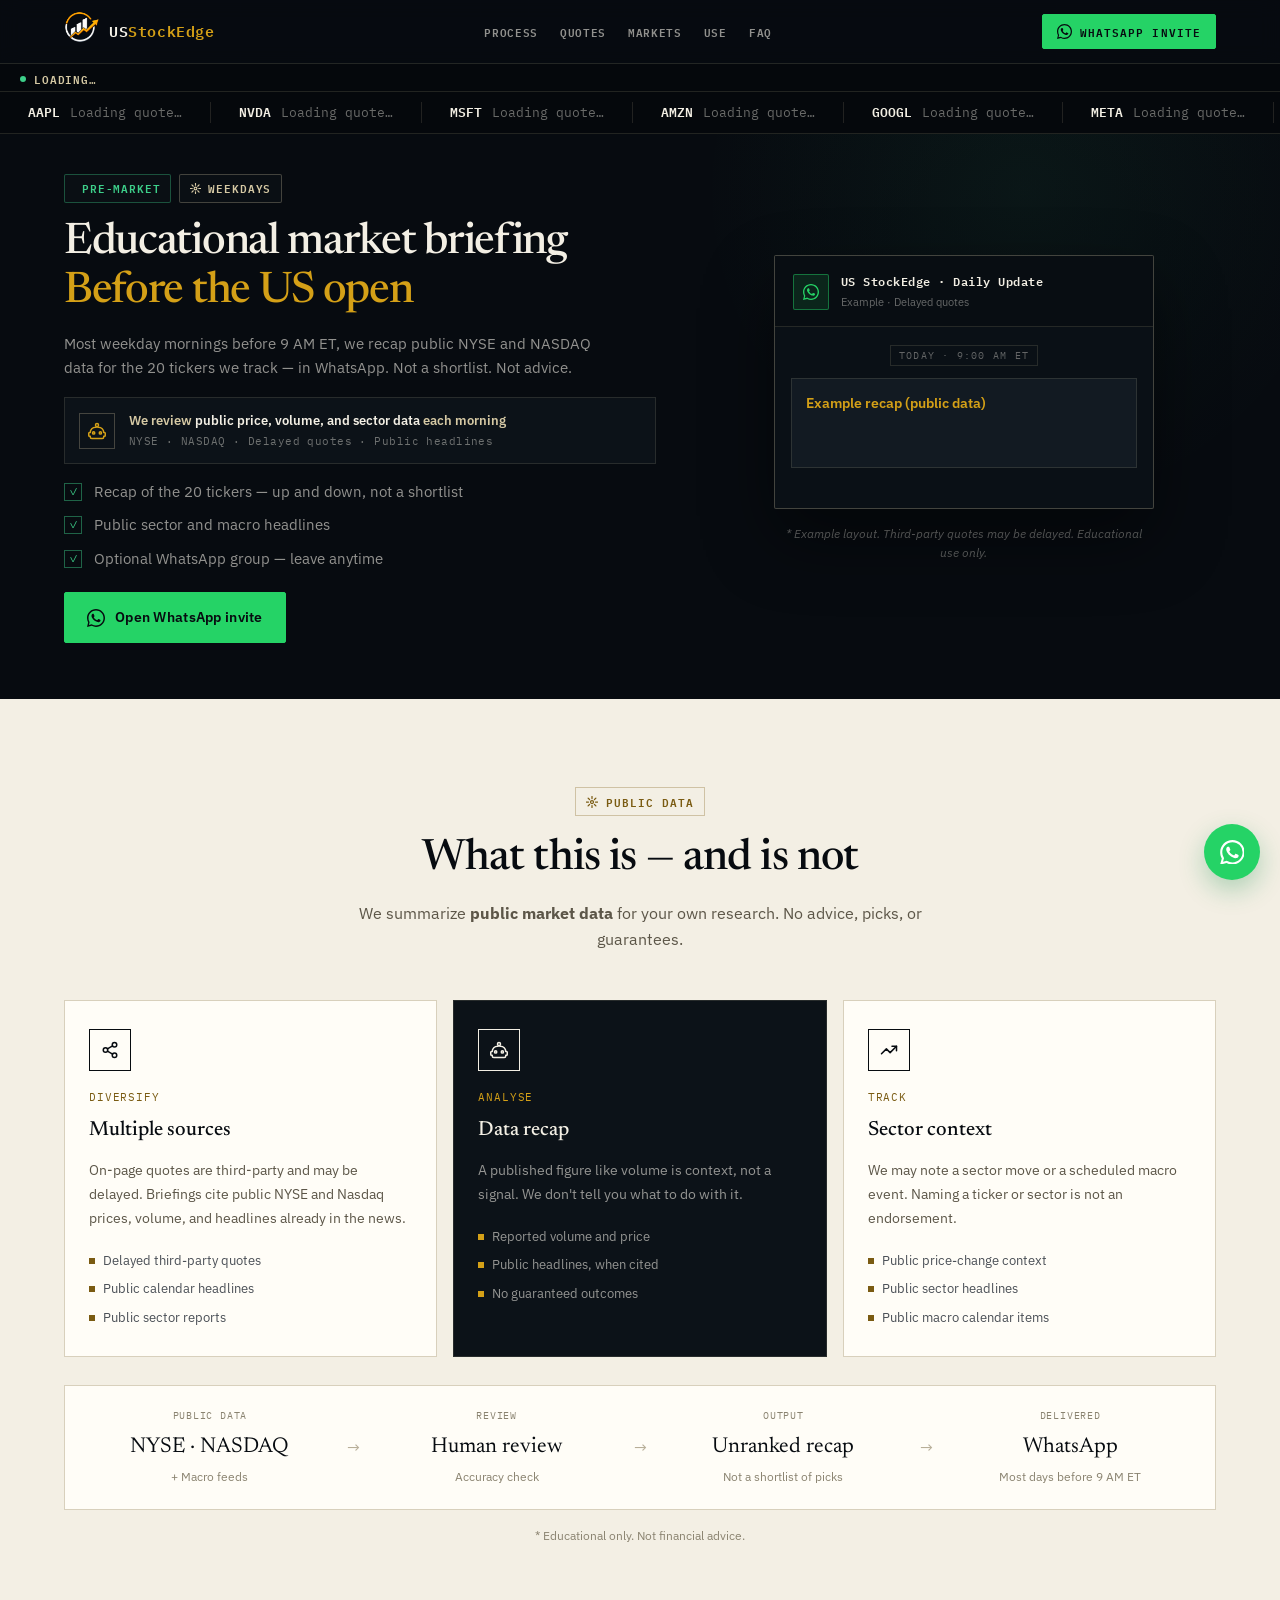
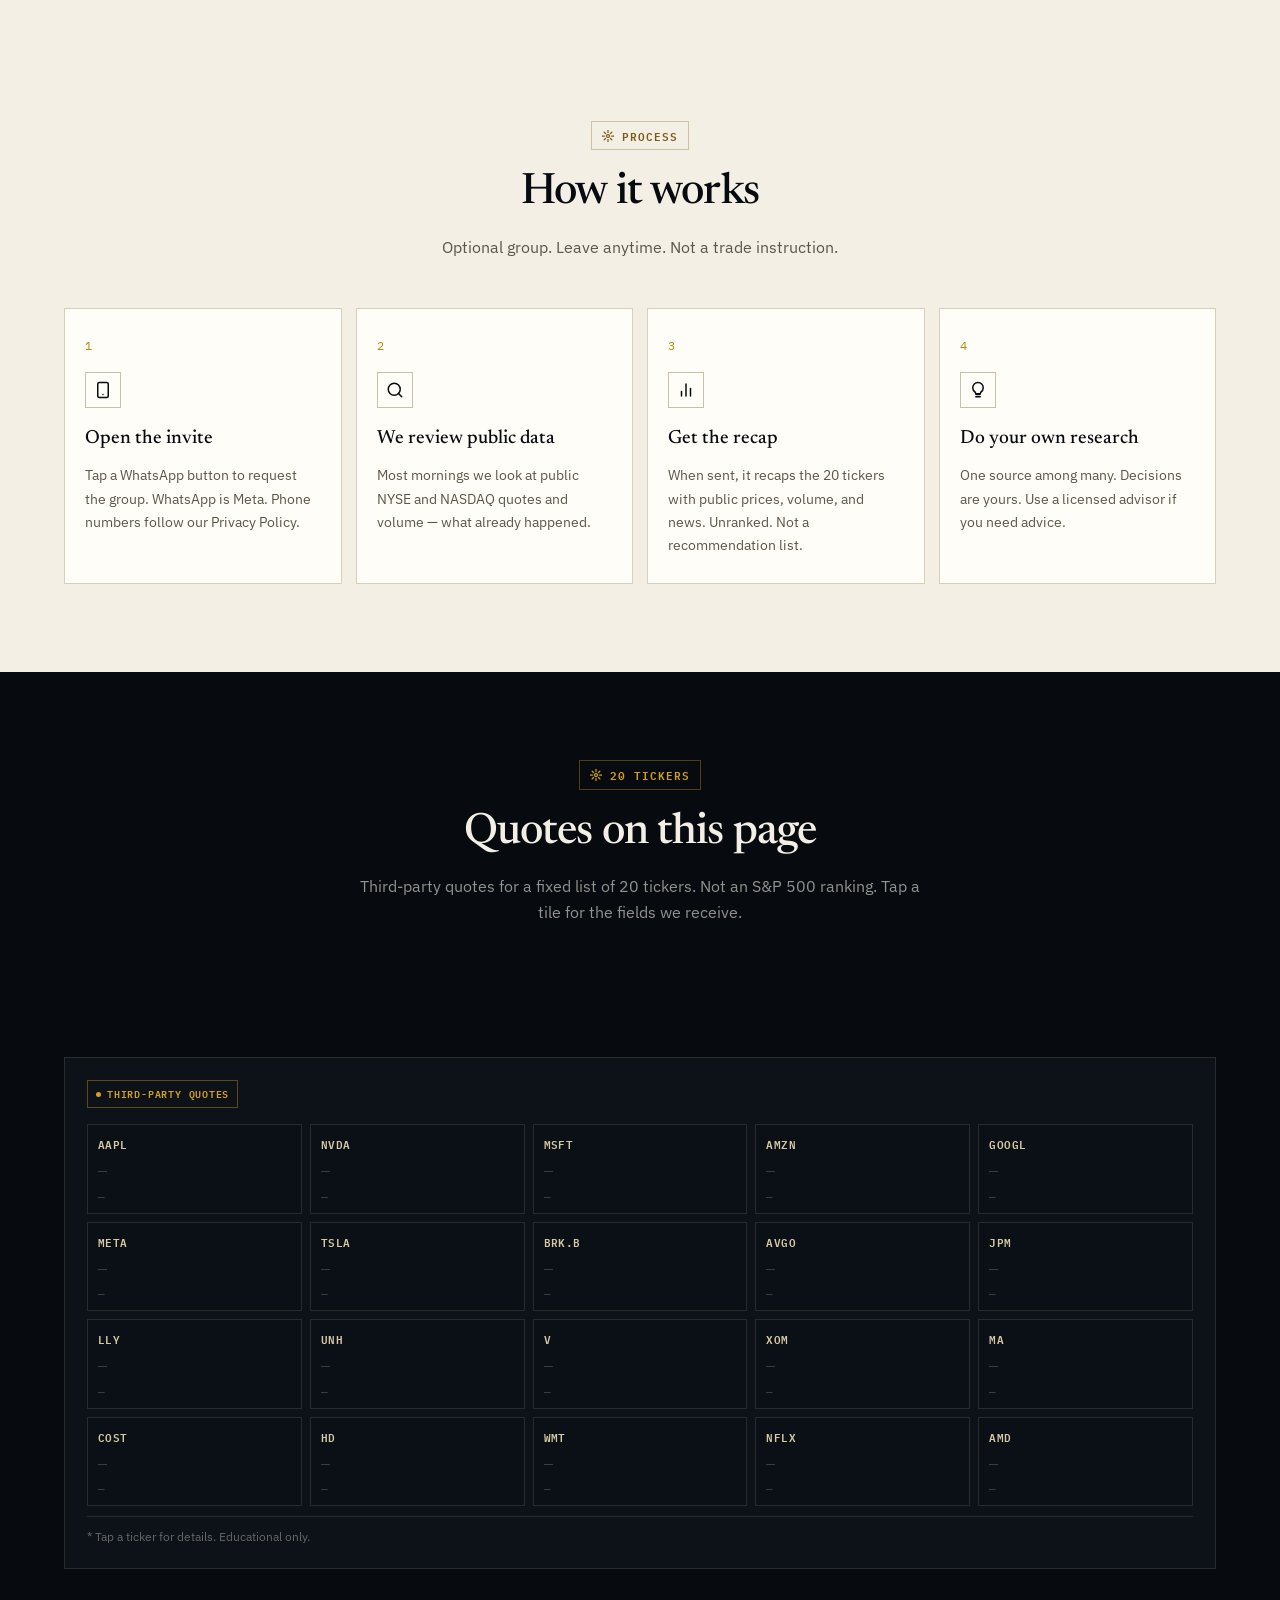
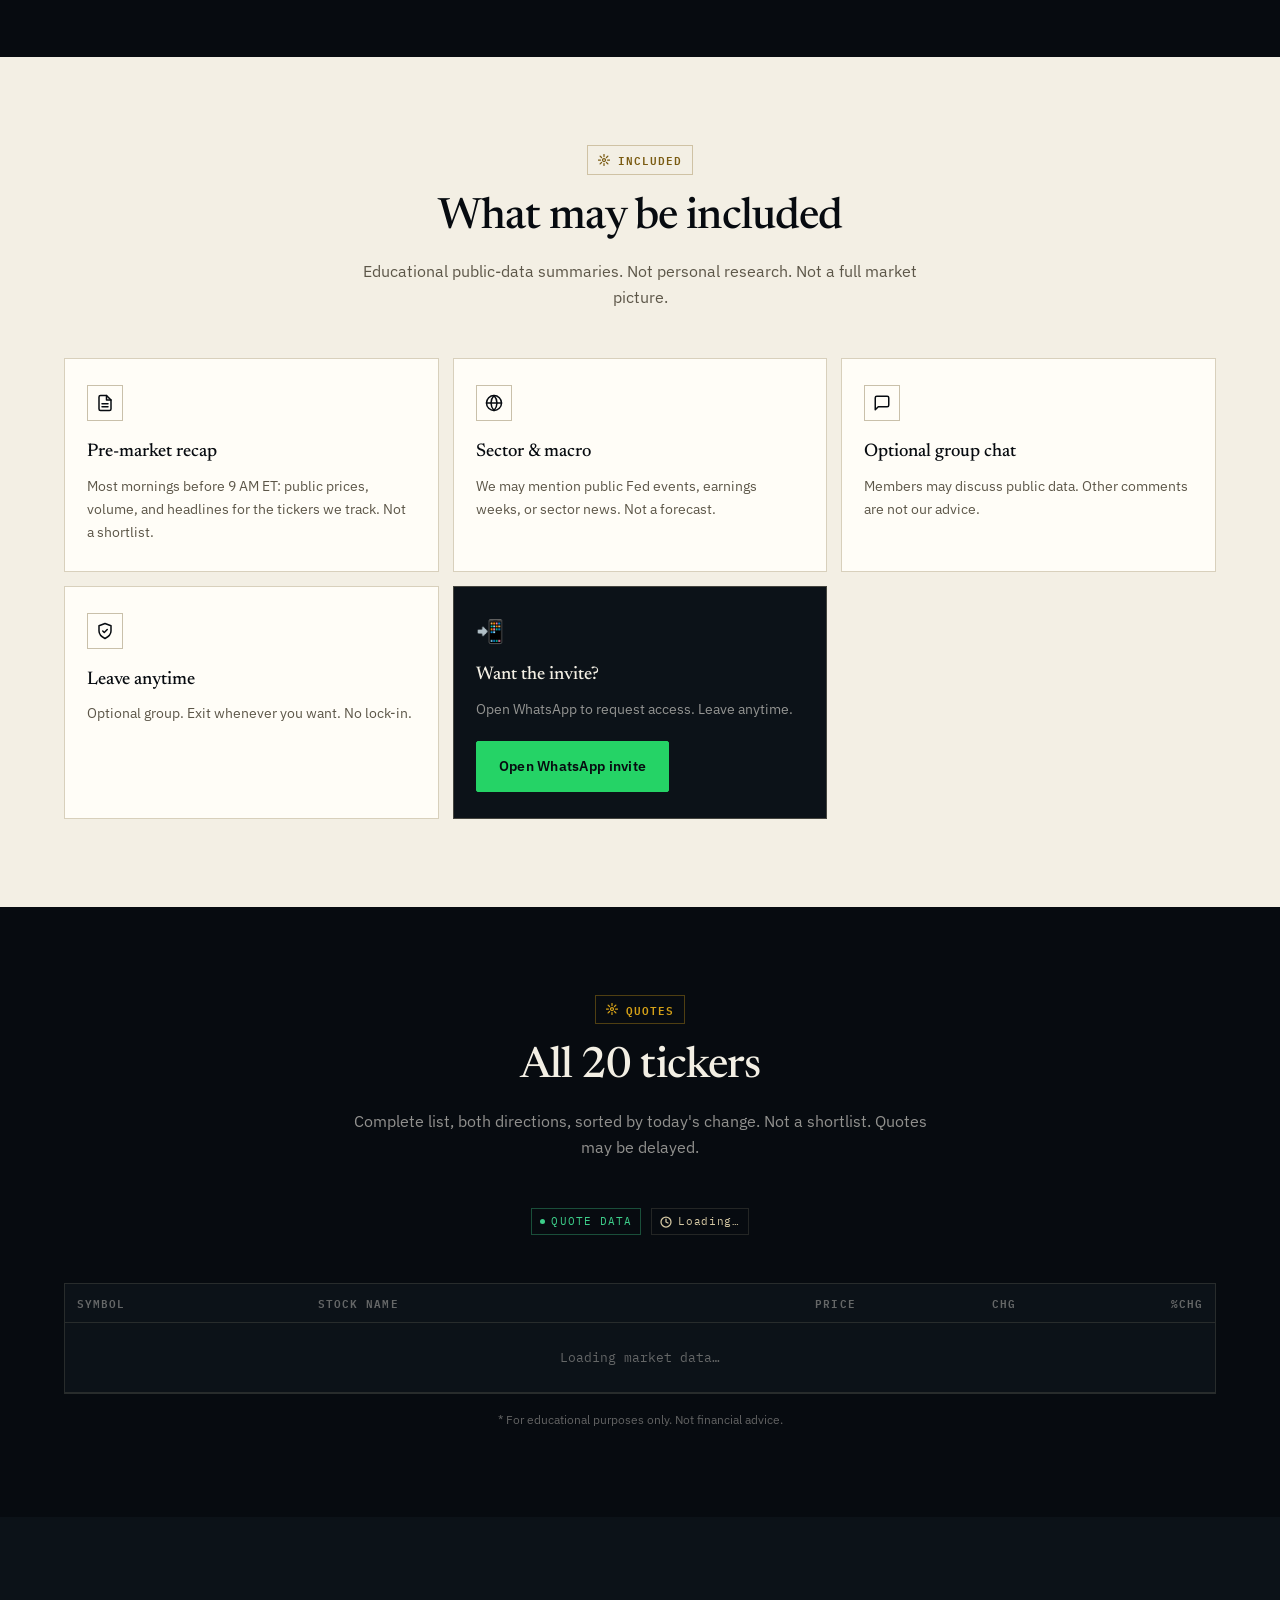
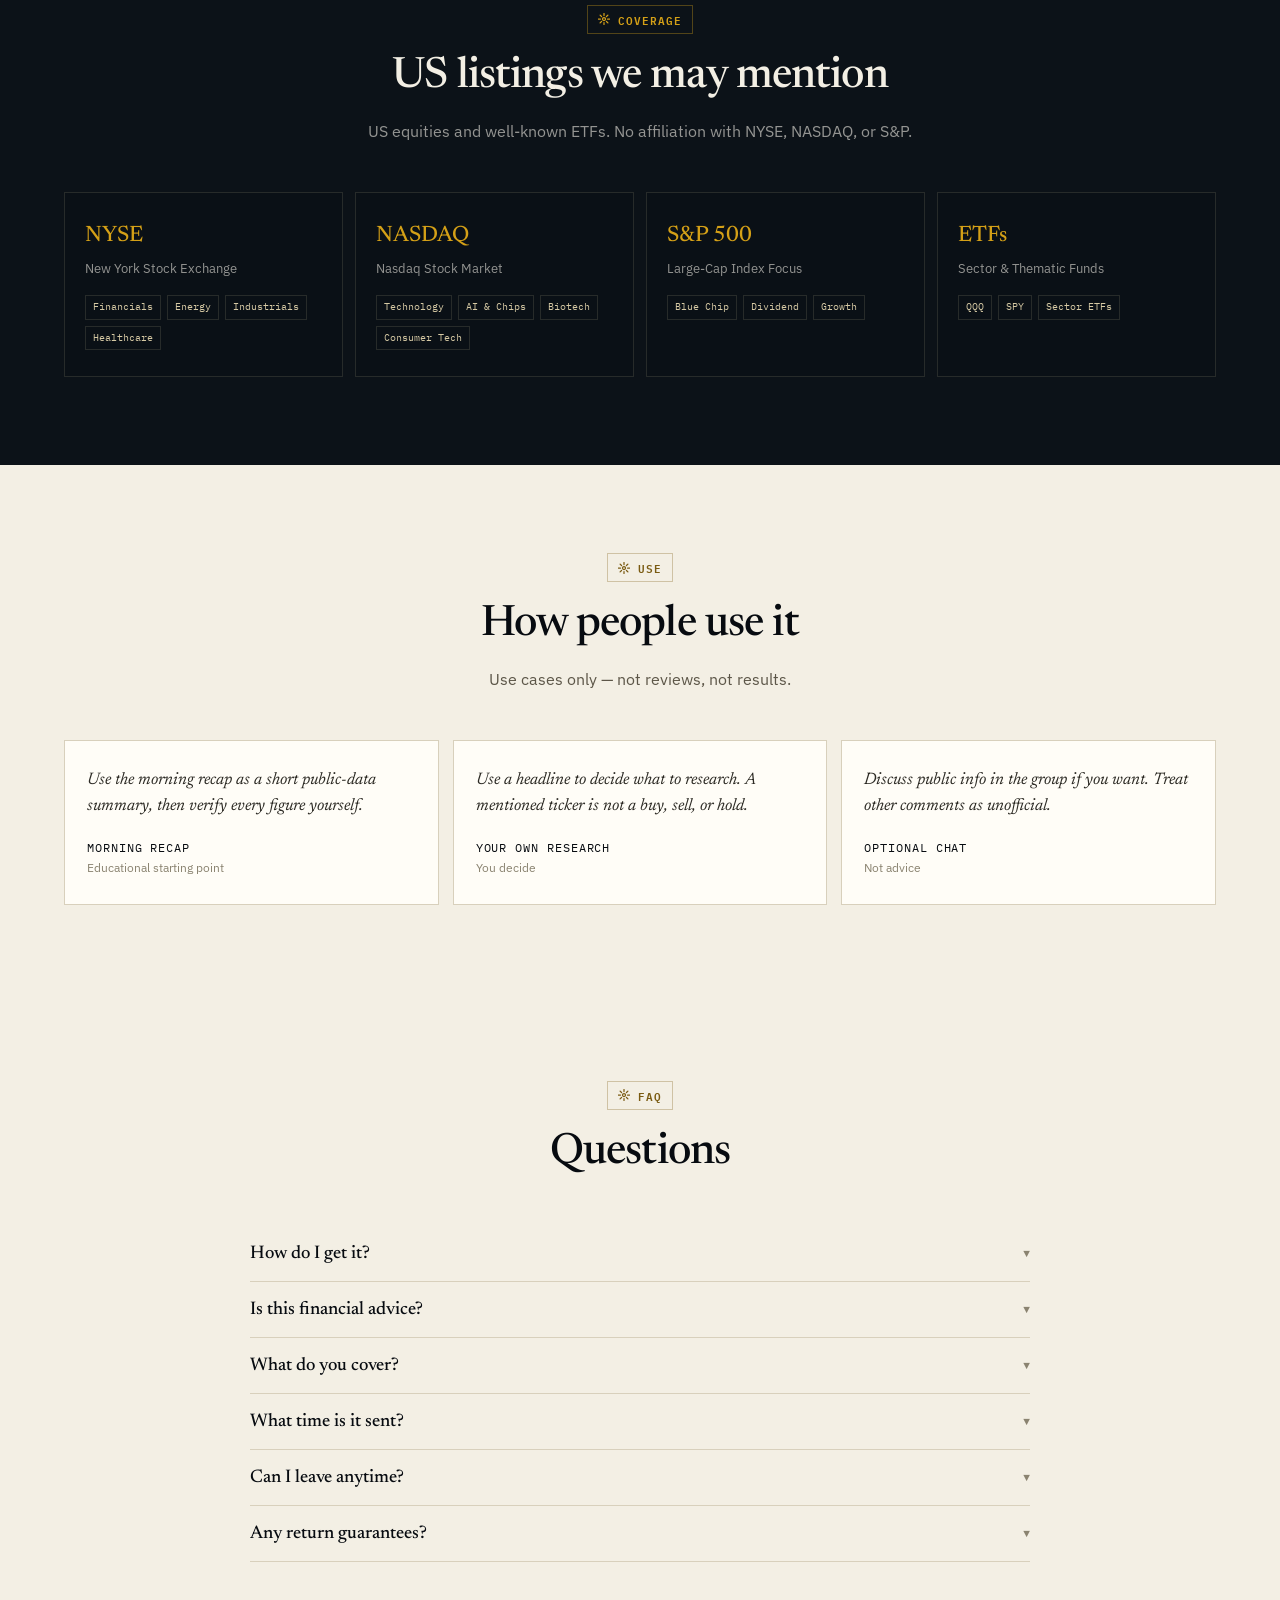
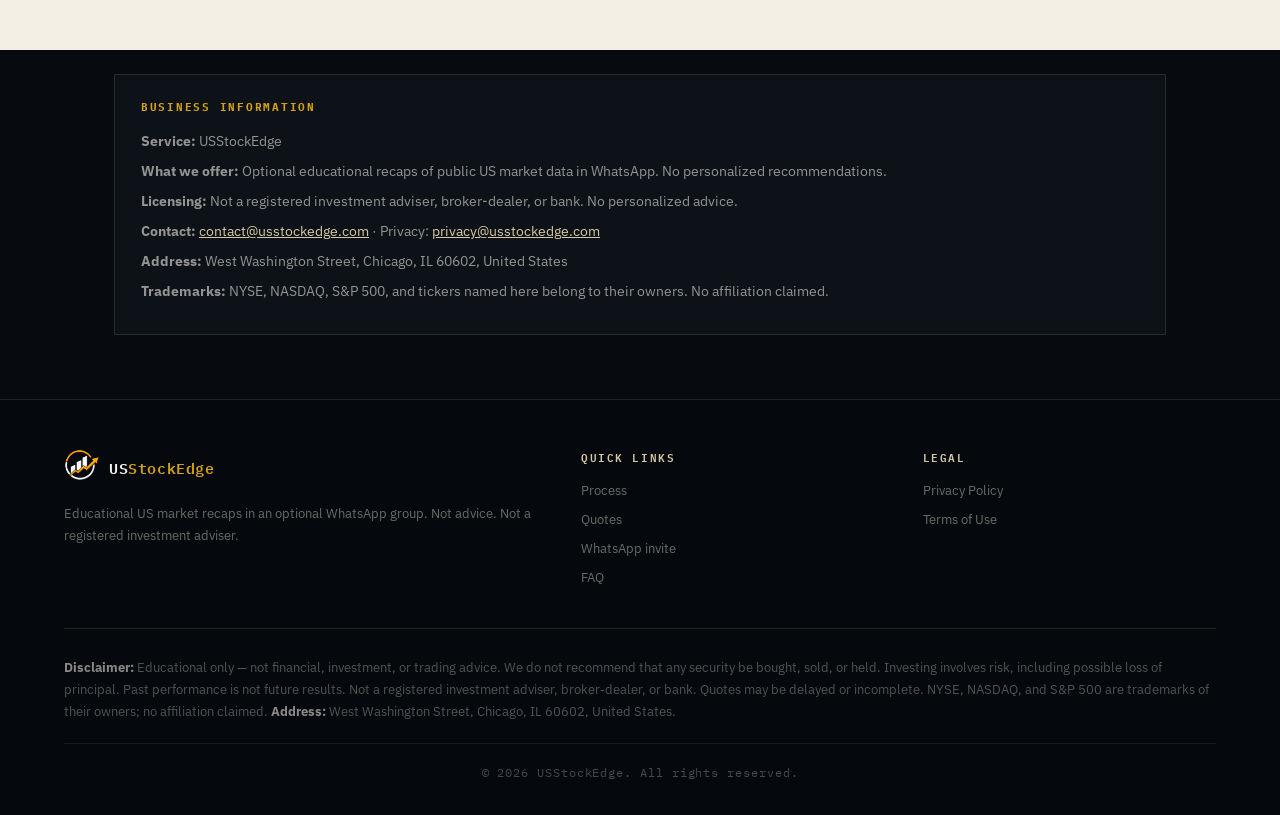
==== commit 9688b6c4: "Align the quotes toolbar status and update time Give both chips the same height and center them on o" ====
--- a/index.html
+++ b/index.html
@@ -12,7 +12,7 @@
   <link rel="preconnect" href="https://fonts.googleapis.com" />
   <link rel="preconnect" href="https://fonts.gstatic.com" crossorigin />
   <link href="https://fonts.googleapis.com/css2?family=IBM+Plex+Mono:wght@400;500;600&family=IBM+Plex+Sans:wght@400;500;600;700&family=Newsreader:ital,opsz,wght@0,6..72,400;0,6..72,500;0,6..72,600;1,6..72,400&display=swap" rel="stylesheet" />
-  <link rel="stylesheet" href="assets/briefing.css?v=20260910-10" />
+  <link rel="stylesheet" href="assets/briefing.css?v=20260910-11" />
 
   <link rel="stylesheet" href="assets/whatsapp-popup.css?v=20260821-1">
   <script src="assets/whatsapp-popup.js?v=20260821-1" defer></script>
@@ -320,7 +320,7 @@
             <div id="card-live-badge" class="live-badge delayed">
               <span class="dot"></span> Third-party quotes
             </div>
-            <span class="card-refresh-note" id="card-refresh-time"></span>
+            <div class="card-refresh-note" id="card-refresh-time"></div>
           </div>
           <div>
 
--- a/assets/briefing.css
+++ b/assets/briefing.css
@@ -650,7 +650,7 @@
   display: inline-flex; align-items: center; gap: 6px;
   font-family: "IBM Plex Mono", ui-monospace, monospace;
   font-size: 0.62rem; font-weight: 600; letter-spacing: 0.08em; text-transform: uppercase; white-space: nowrap;
-  padding: 4px 8px; border-radius: 0; margin-bottom: 0;
+  padding: 0 8px; border-radius: 0; margin: 0;
   line-height: 1;
   background: transparent; border: 1px solid rgba(61,207,138,0.35); color: var(--tick);
 }
@@ -667,9 +667,10 @@
   color: var(--cream);
   background: transparent;
   border: 1px solid var(--line);
-  padding: 4px 8px; border-radius: 0;
-  min-height: 22px;
-}
+  padding: 0 8px;
+  border-radius: 0;
+}
+.card-refresh-note:empty { visibility: hidden; }
 .detail-panel {
   background: #0a1016;
   border: 1px solid var(--line-strong);
@@ -850,10 +851,18 @@
 }
 .board-toolbar {
   display: flex;
+  flex-wrap: nowrap;
   align-items: center;
   justify-content: space-between;
   gap: 12px;
   margin-bottom: 16px;
+}
+.board-toolbar .live-badge,
+.board-toolbar .card-refresh-note {
+  height: 28px;
+  box-sizing: border-box;
+  margin: 0;
+  align-self: center;
 }
 .feat-emoji { font-size: 1.4rem; margin-bottom: 12px; }
 .narrow { max-width: 1180px; margin: 0 auto; }
@@ -1254,7 +1263,7 @@
   .faq-q { font-size: 0.95rem; }
   .flow-arrow { display: none; }
   .flow-rail { padding: 16px 12px; gap: 16px; }
-  .board-toolbar { flex-wrap: wrap; gap: 8px; }
+  .board-toolbar { flex-wrap: nowrap; gap: 8px; }
   .daily-update-section, .brief-hero { padding: 28px 4% 40px !important; }
   .page-hero { padding: 100px 4% 40px; }
   .policy-wrap { padding: 40px 4% 72px; }
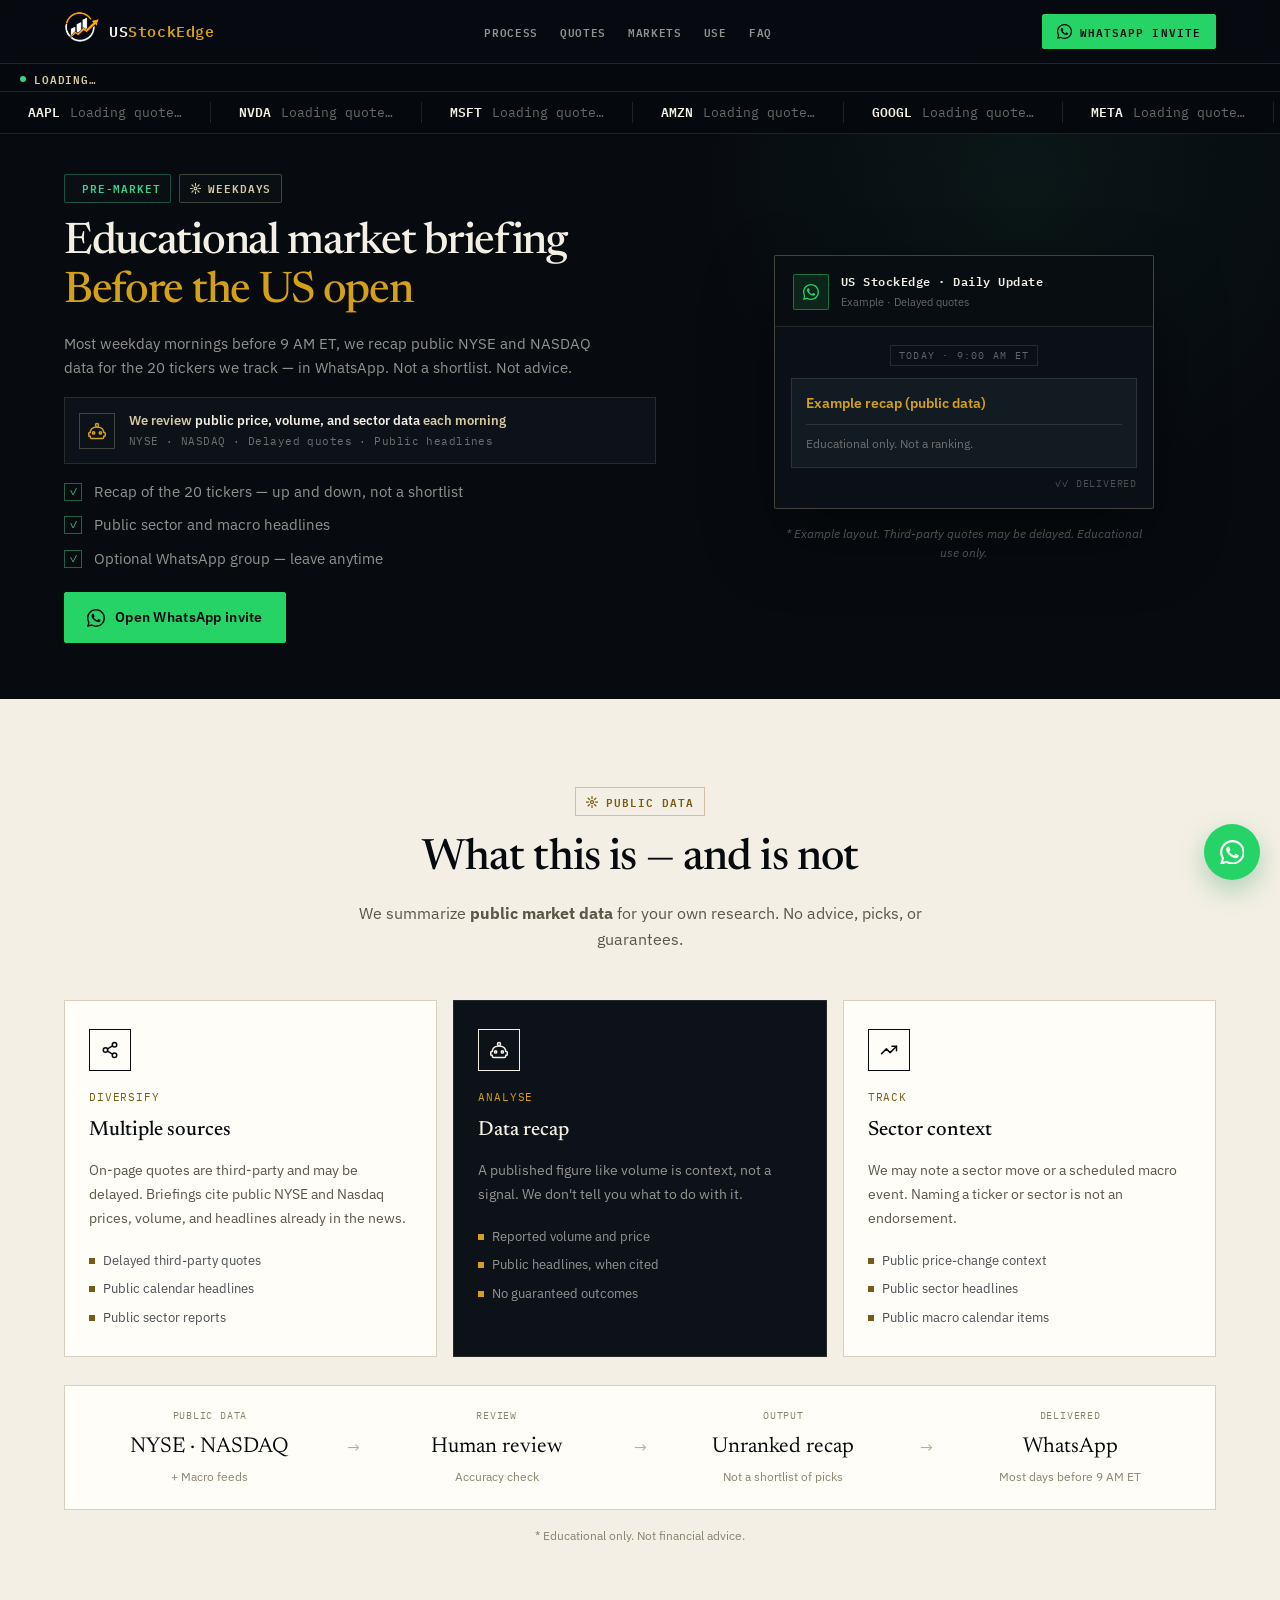
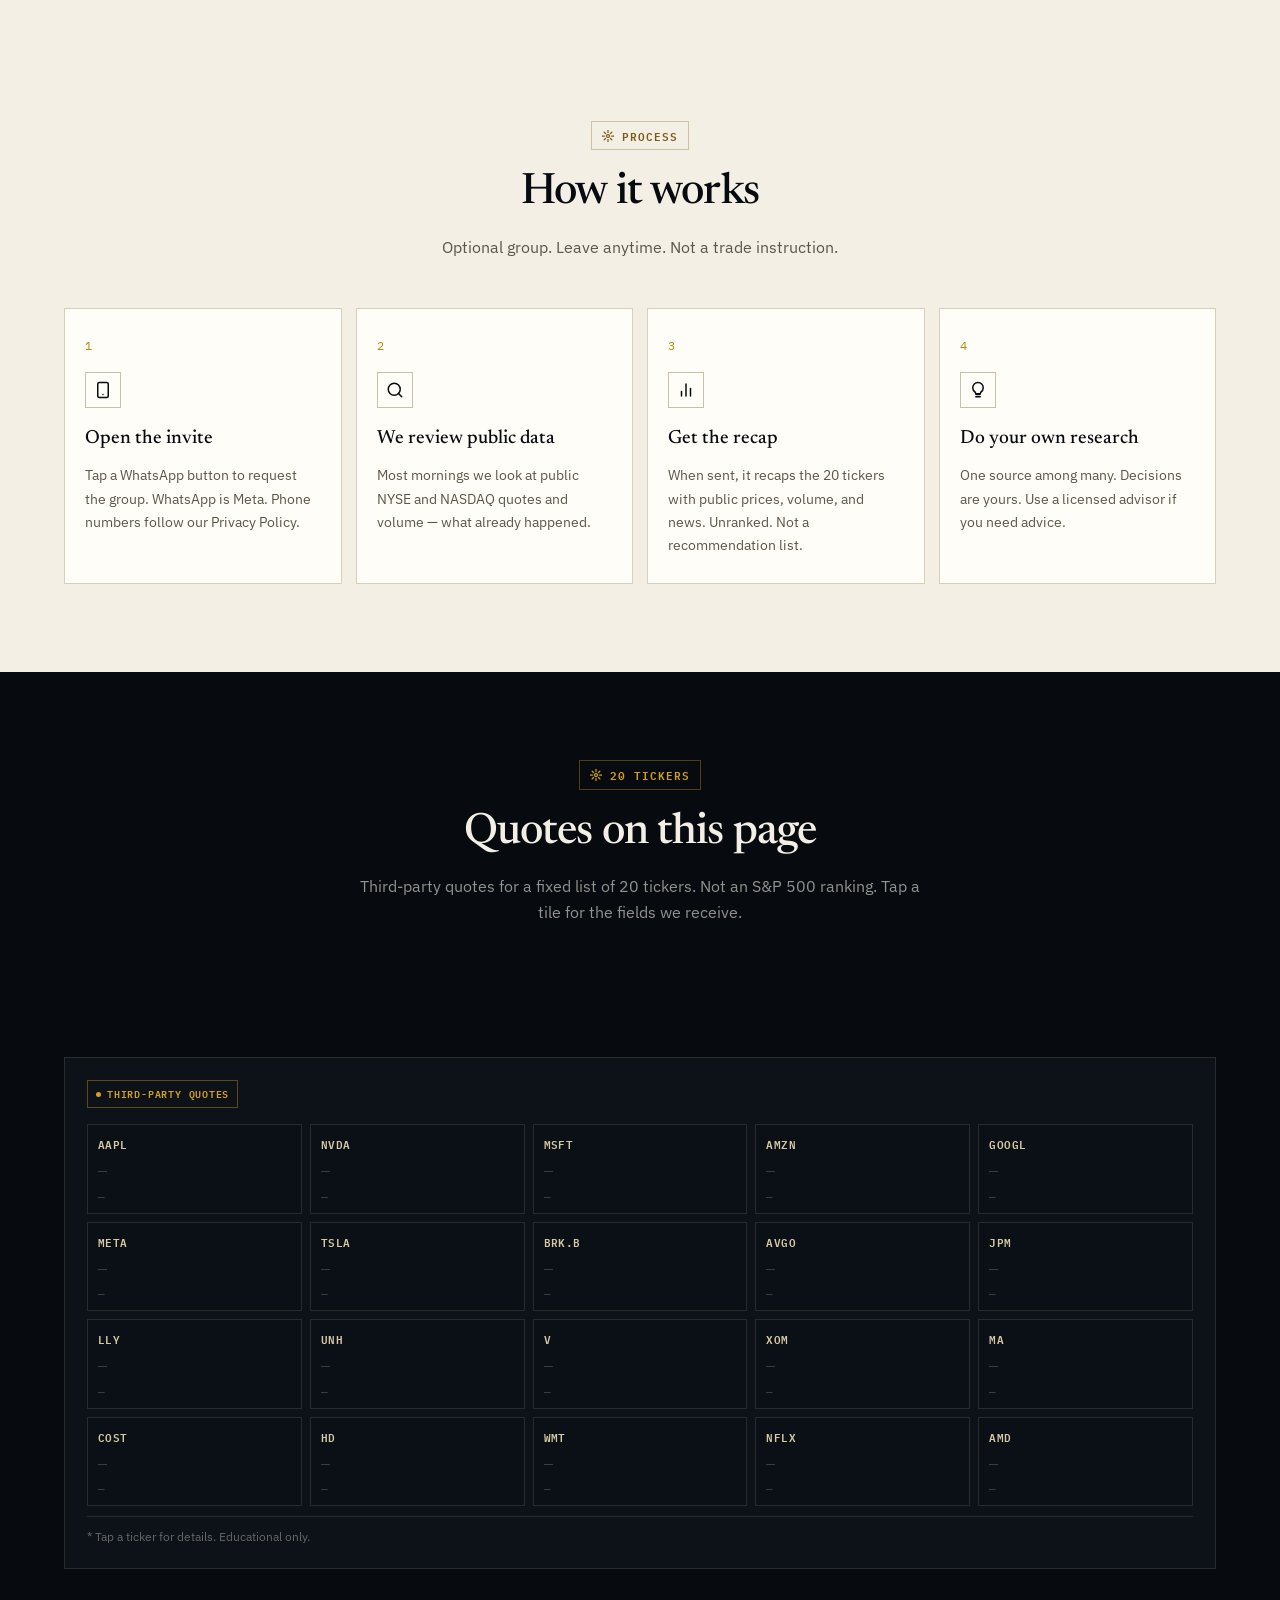
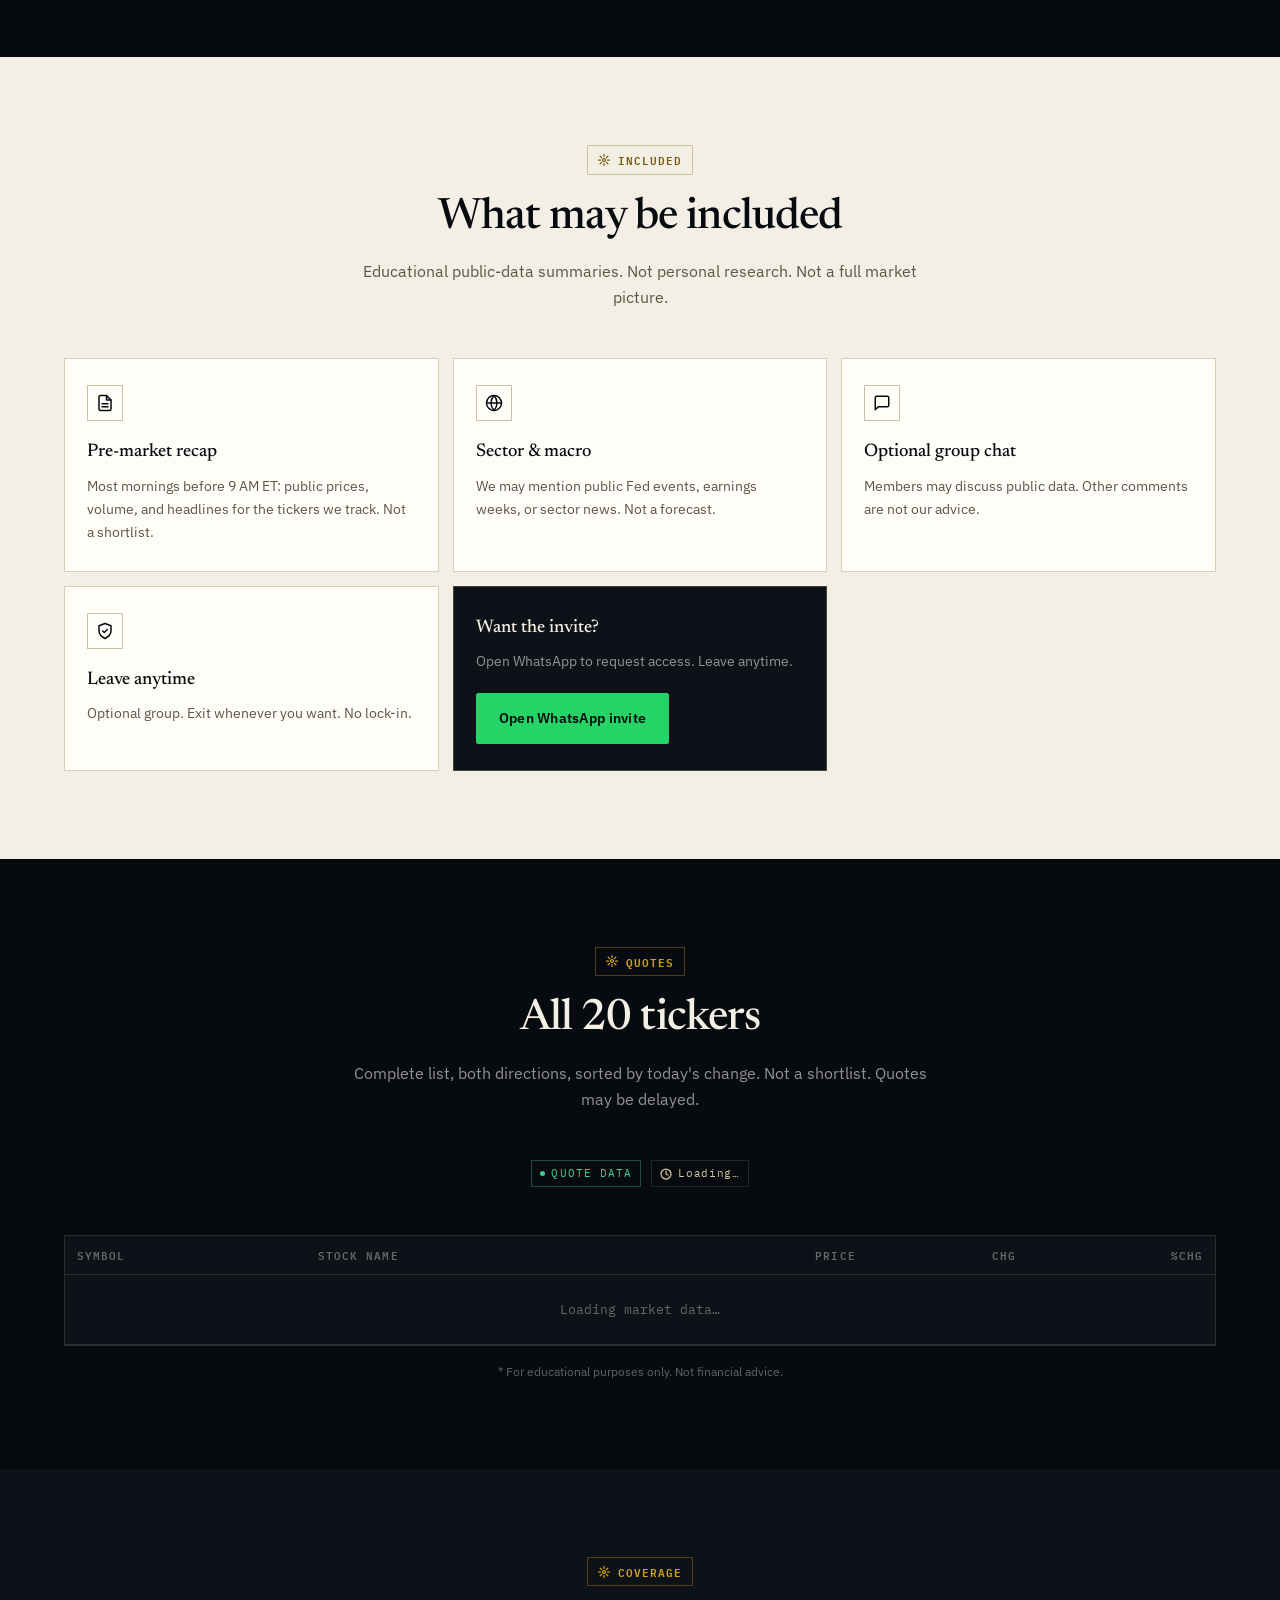
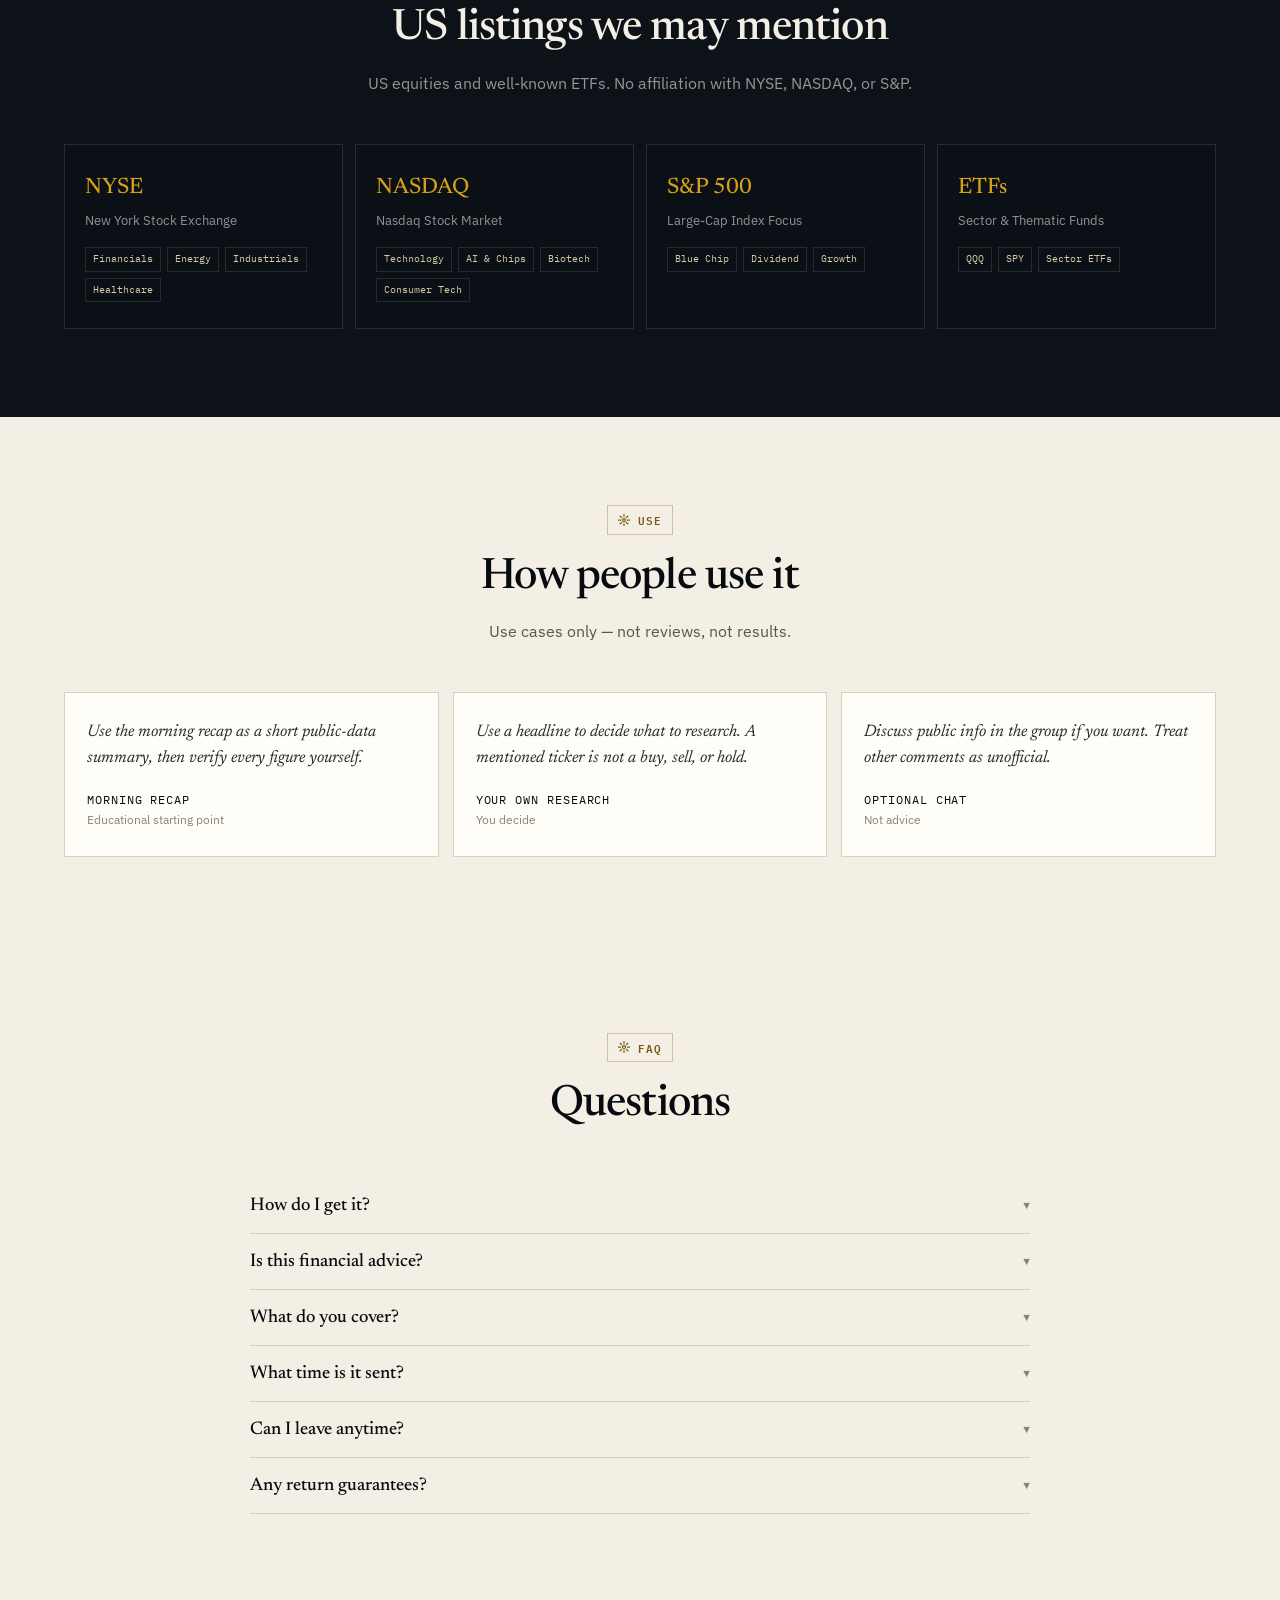
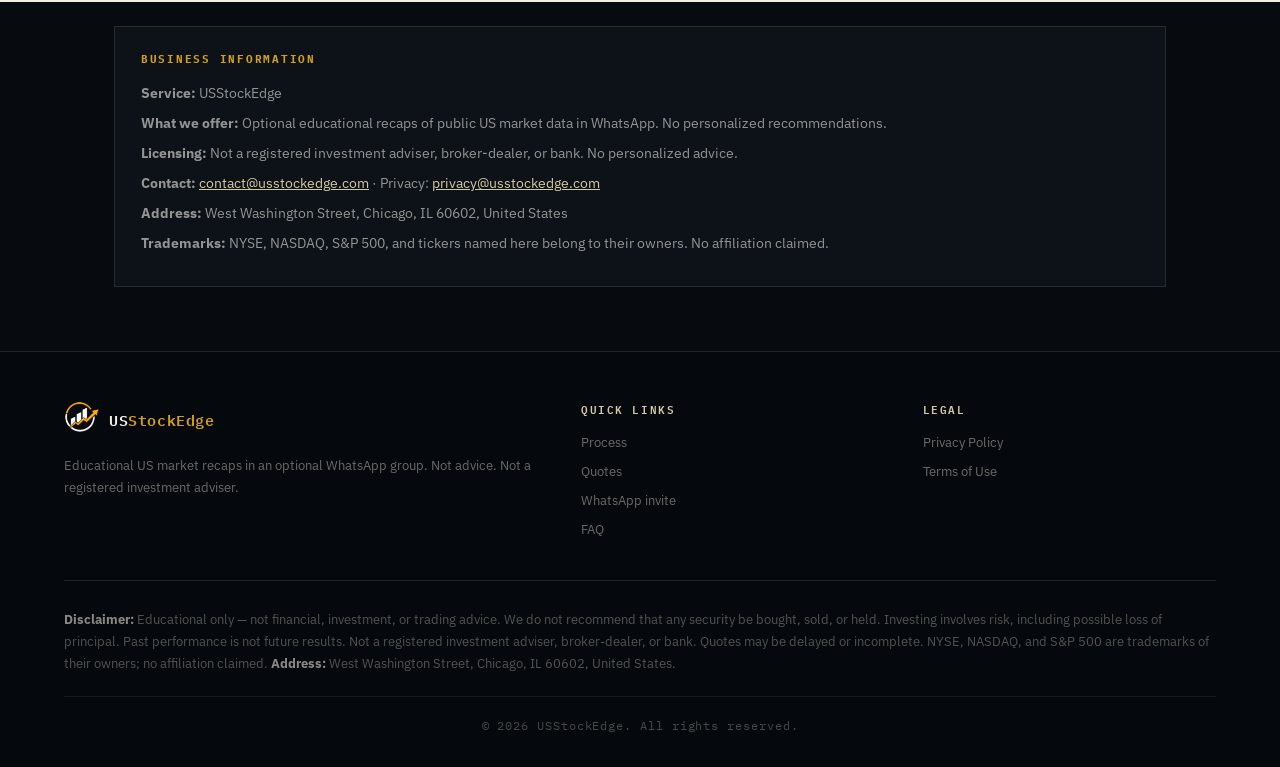
==== commit f88bfe90: "Remove the invite-card emoji The WhatsApp CTA card now starts with the heading.  Co-authored-by: Wei" ====
--- a/index.html
+++ b/index.html
@@ -12,7 +12,7 @@
   <link rel="preconnect" href="https://fonts.googleapis.com" />
   <link rel="preconnect" href="https://fonts.gstatic.com" crossorigin />
   <link href="https://fonts.googleapis.com/css2?family=IBM+Plex+Mono:wght@400;500;600&family=IBM+Plex+Sans:wght@400;500;600;700&family=Newsreader:ital,opsz,wght@0,6..72,400;0,6..72,500;0,6..72,600;1,6..72,400&display=swap" rel="stylesheet" />
-  <link rel="stylesheet" href="assets/briefing.css?v=20260910-11" />
+  <link rel="stylesheet" href="assets/briefing.css?v=20260910-12" />
 
   <link rel="stylesheet" href="assets/whatsapp-popup.css?v=20260821-1">
   <script src="assets/whatsapp-popup.js?v=20260821-1" defer></script>
@@ -407,7 +407,6 @@
           <p>Optional group. Exit whenever you want. No lock-in.</p>
         </div>
         <div class="feat-card feat-card-cta">
-          <div class="feat-emoji">📲</div>
           <h4>Want the invite?</h4>
           <p>Open WhatsApp to request access. Leave anytime.</p>
           <a class="btn-primary" href="/api/go-whatsapp.php" target="_blank" rel="noopener noreferrer">Open WhatsApp invite</a>
--- a/assets/briefing.css
+++ b/assets/briefing.css
@@ -864,7 +864,6 @@
   margin: 0;
   align-self: center;
 }
-.feat-emoji { font-size: 1.4rem; margin-bottom: 12px; }
 .narrow { max-width: 1180px; margin: 0 auto; }
 
 /* Markets */
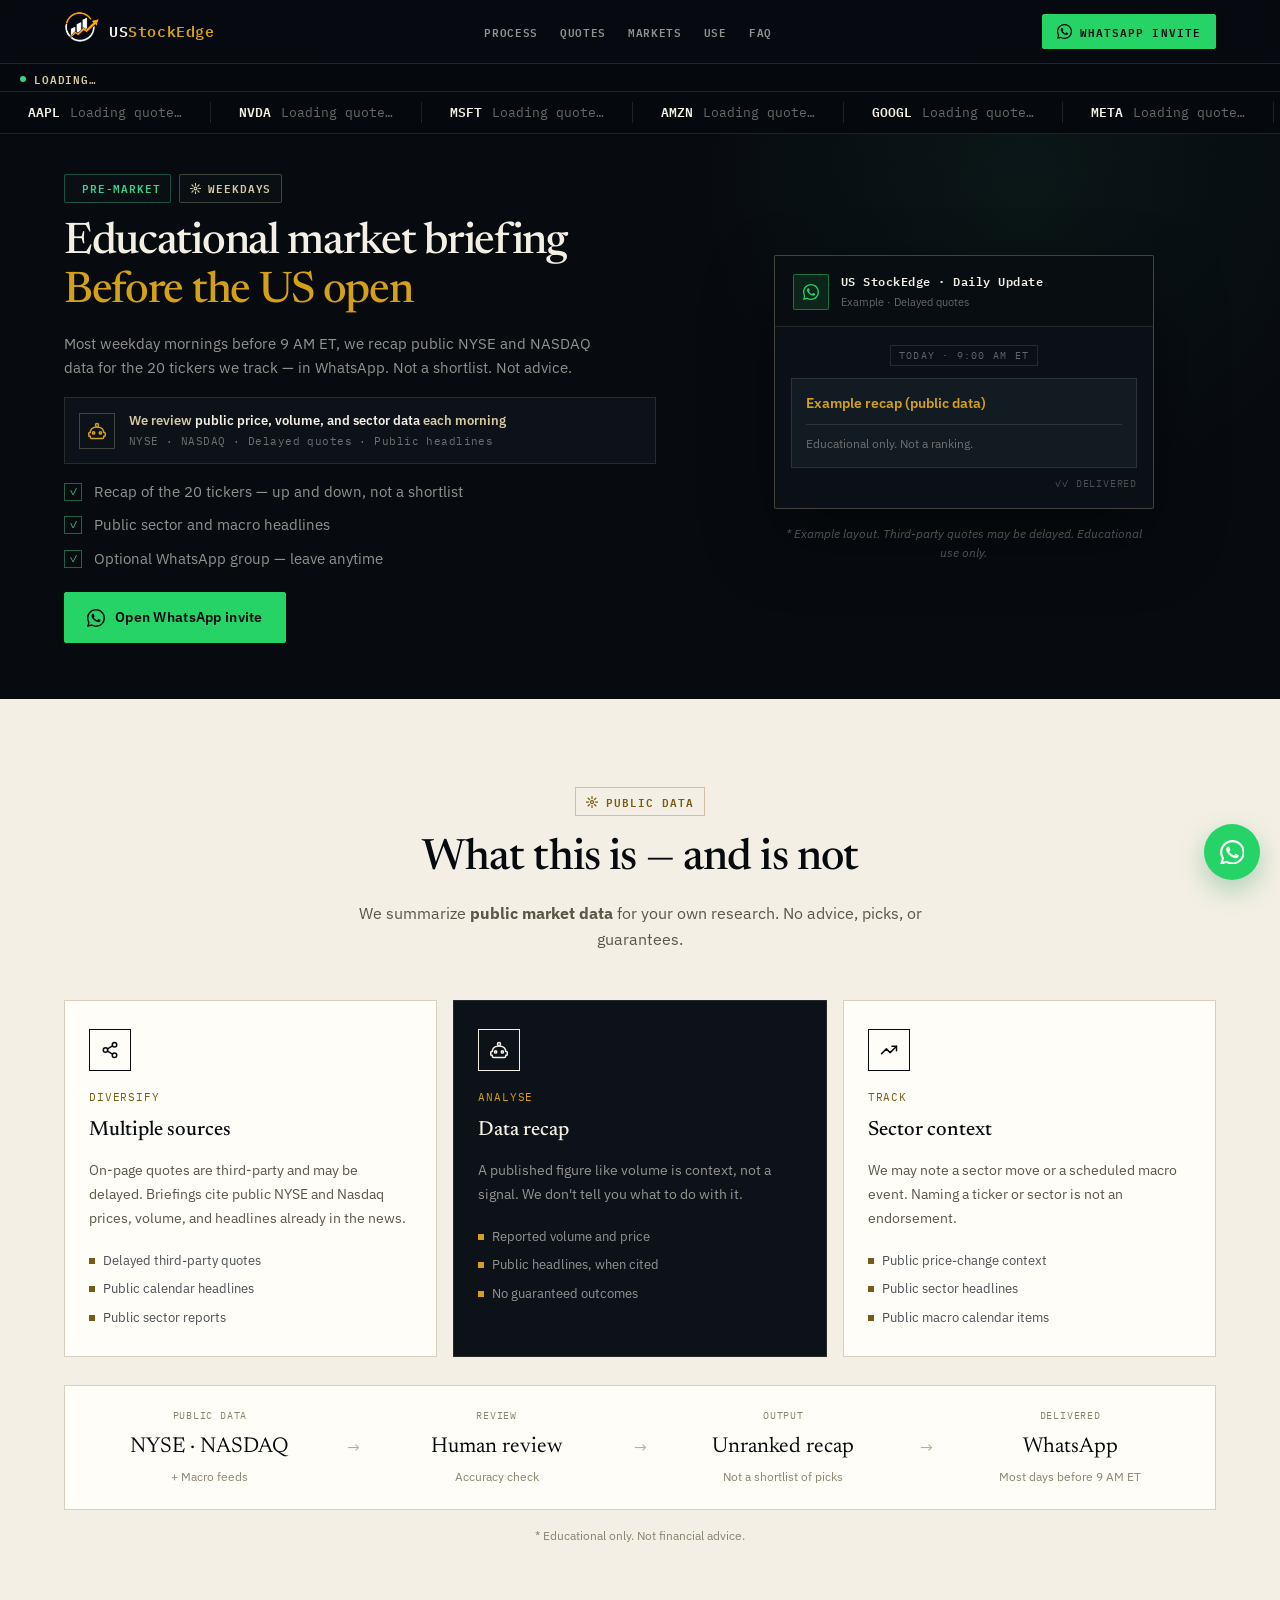
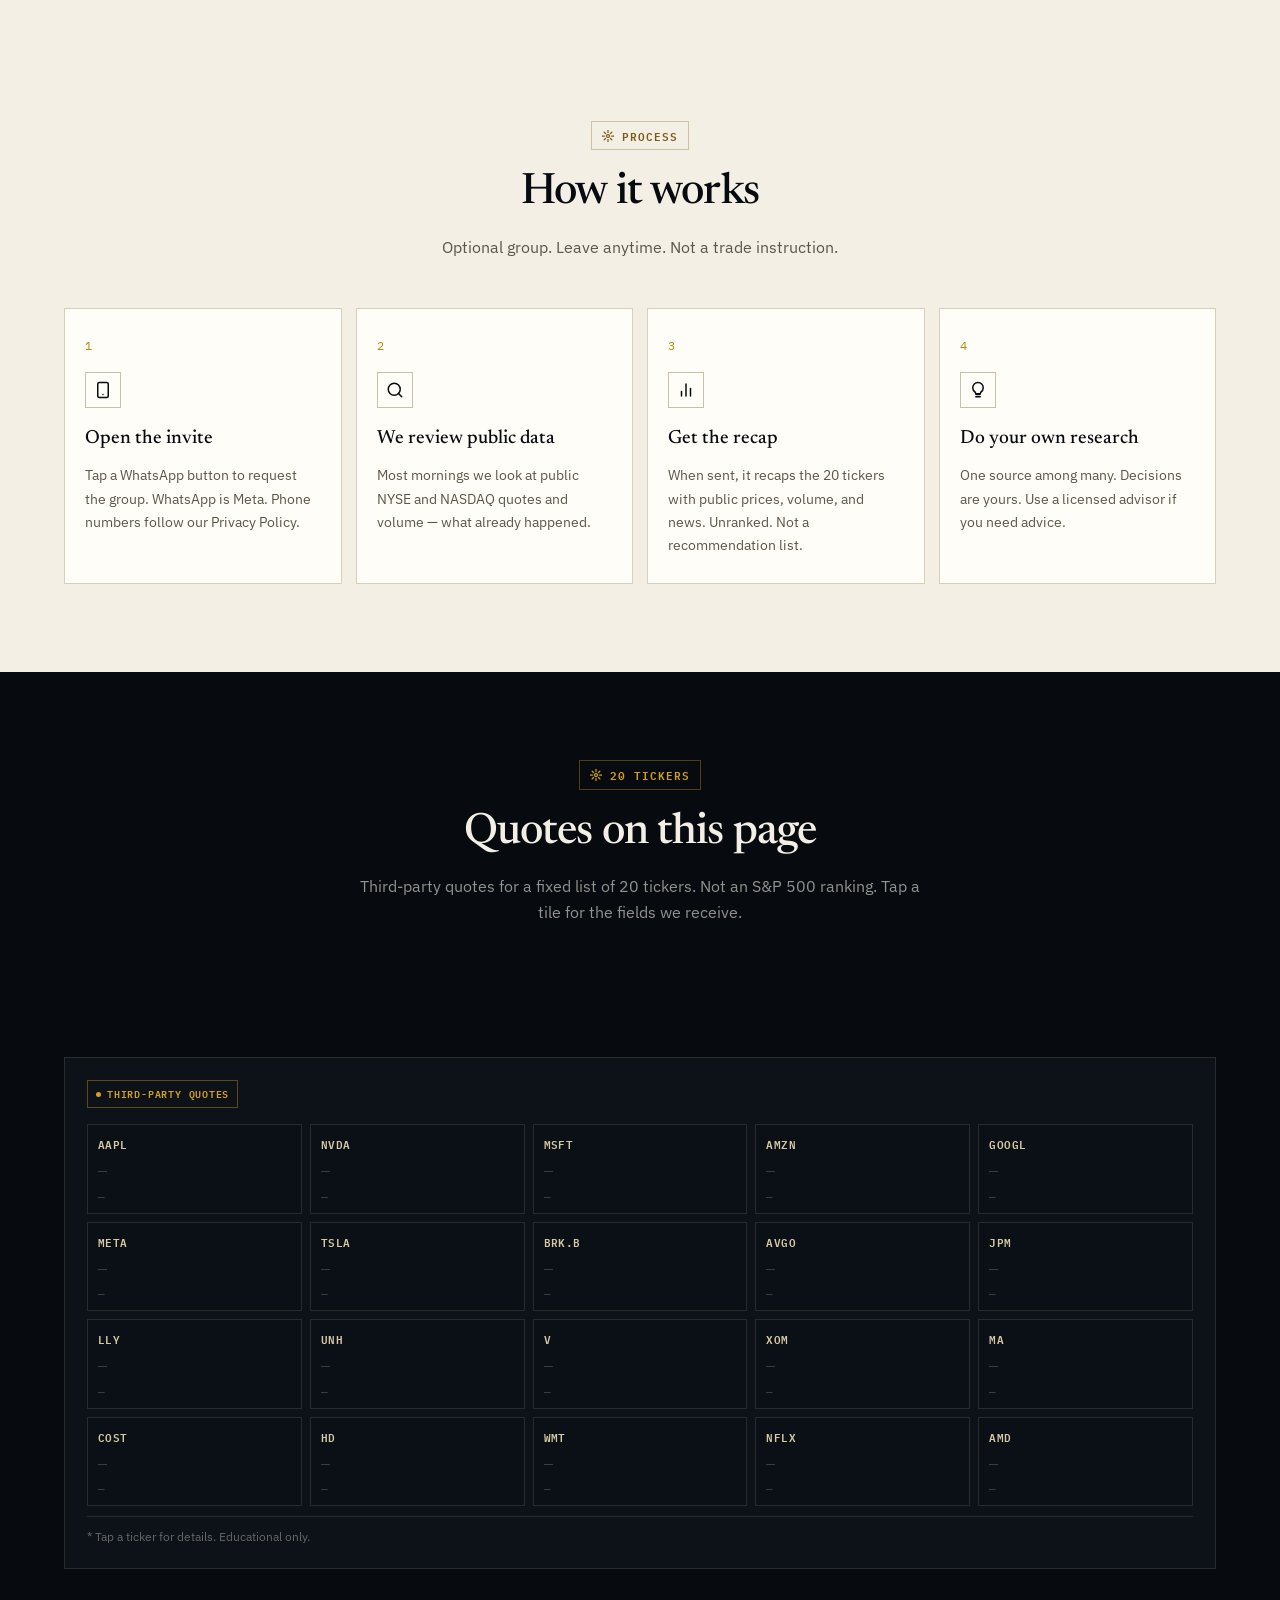
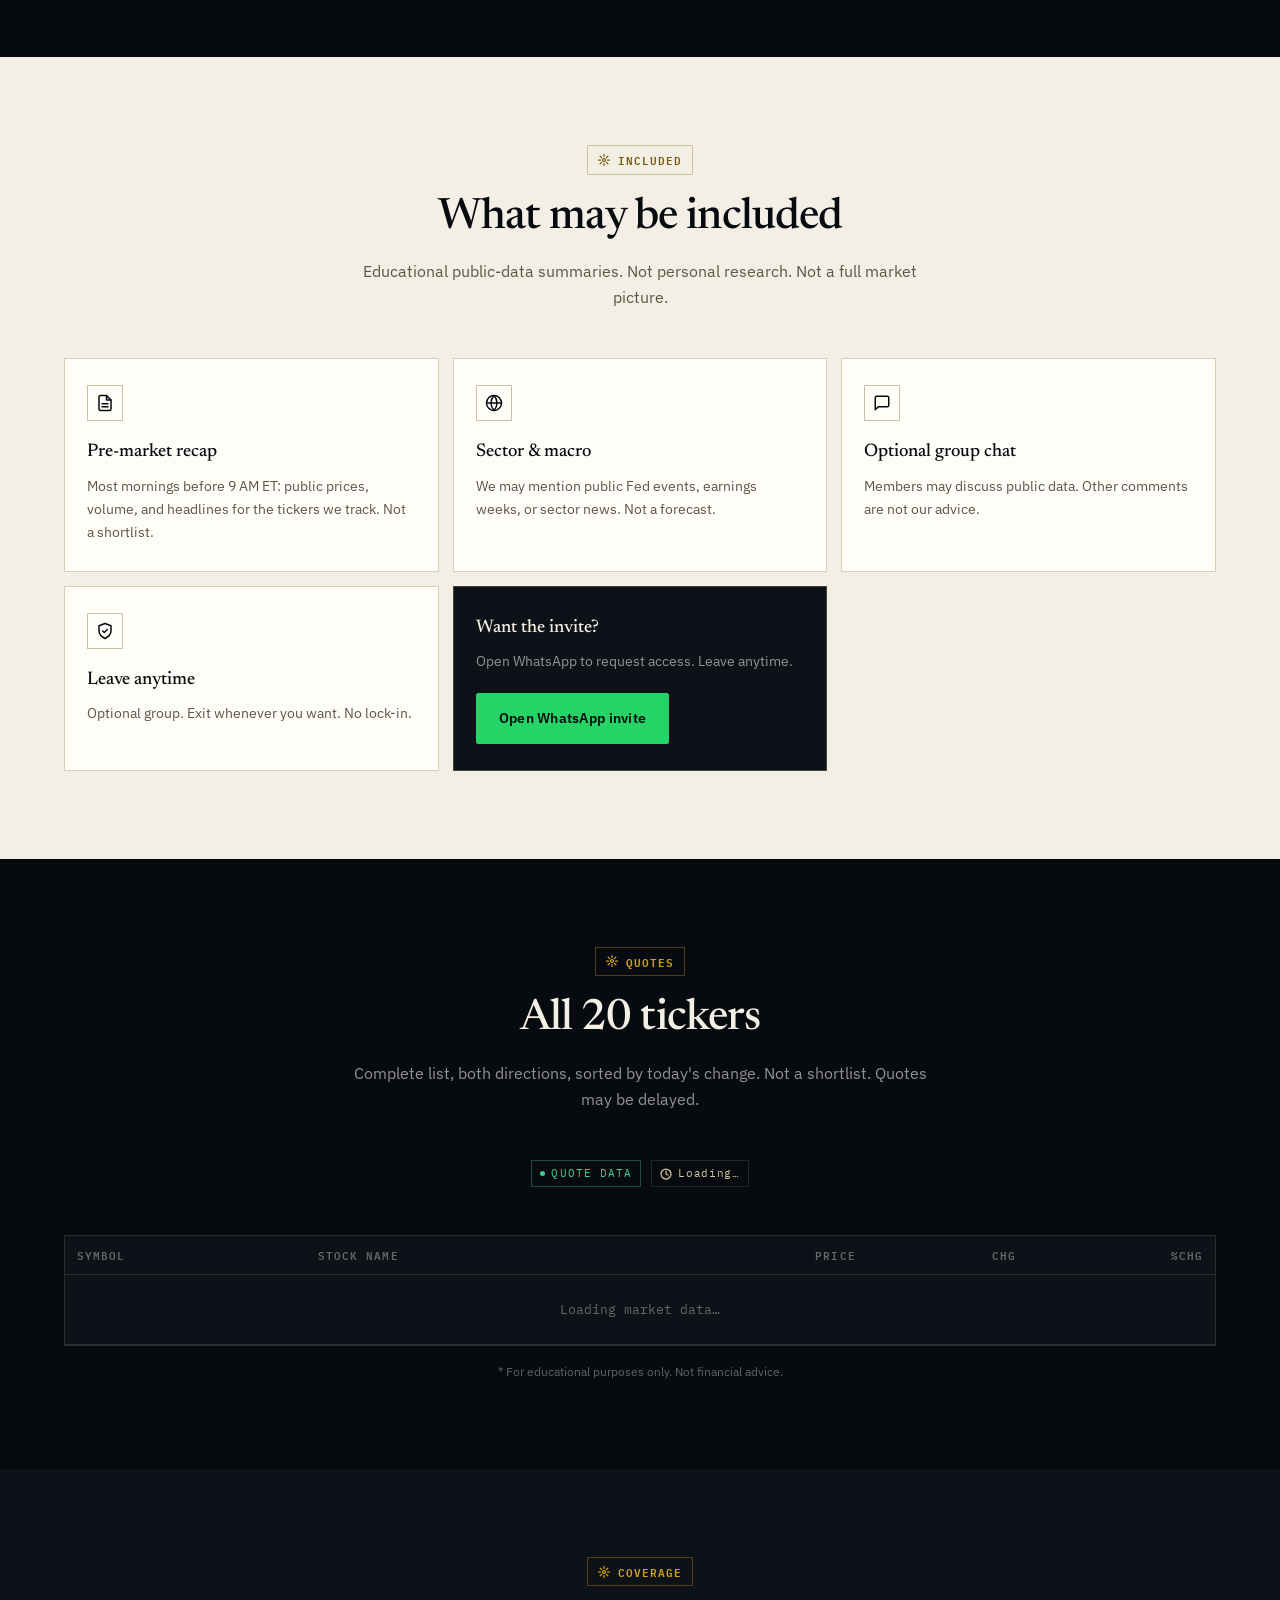
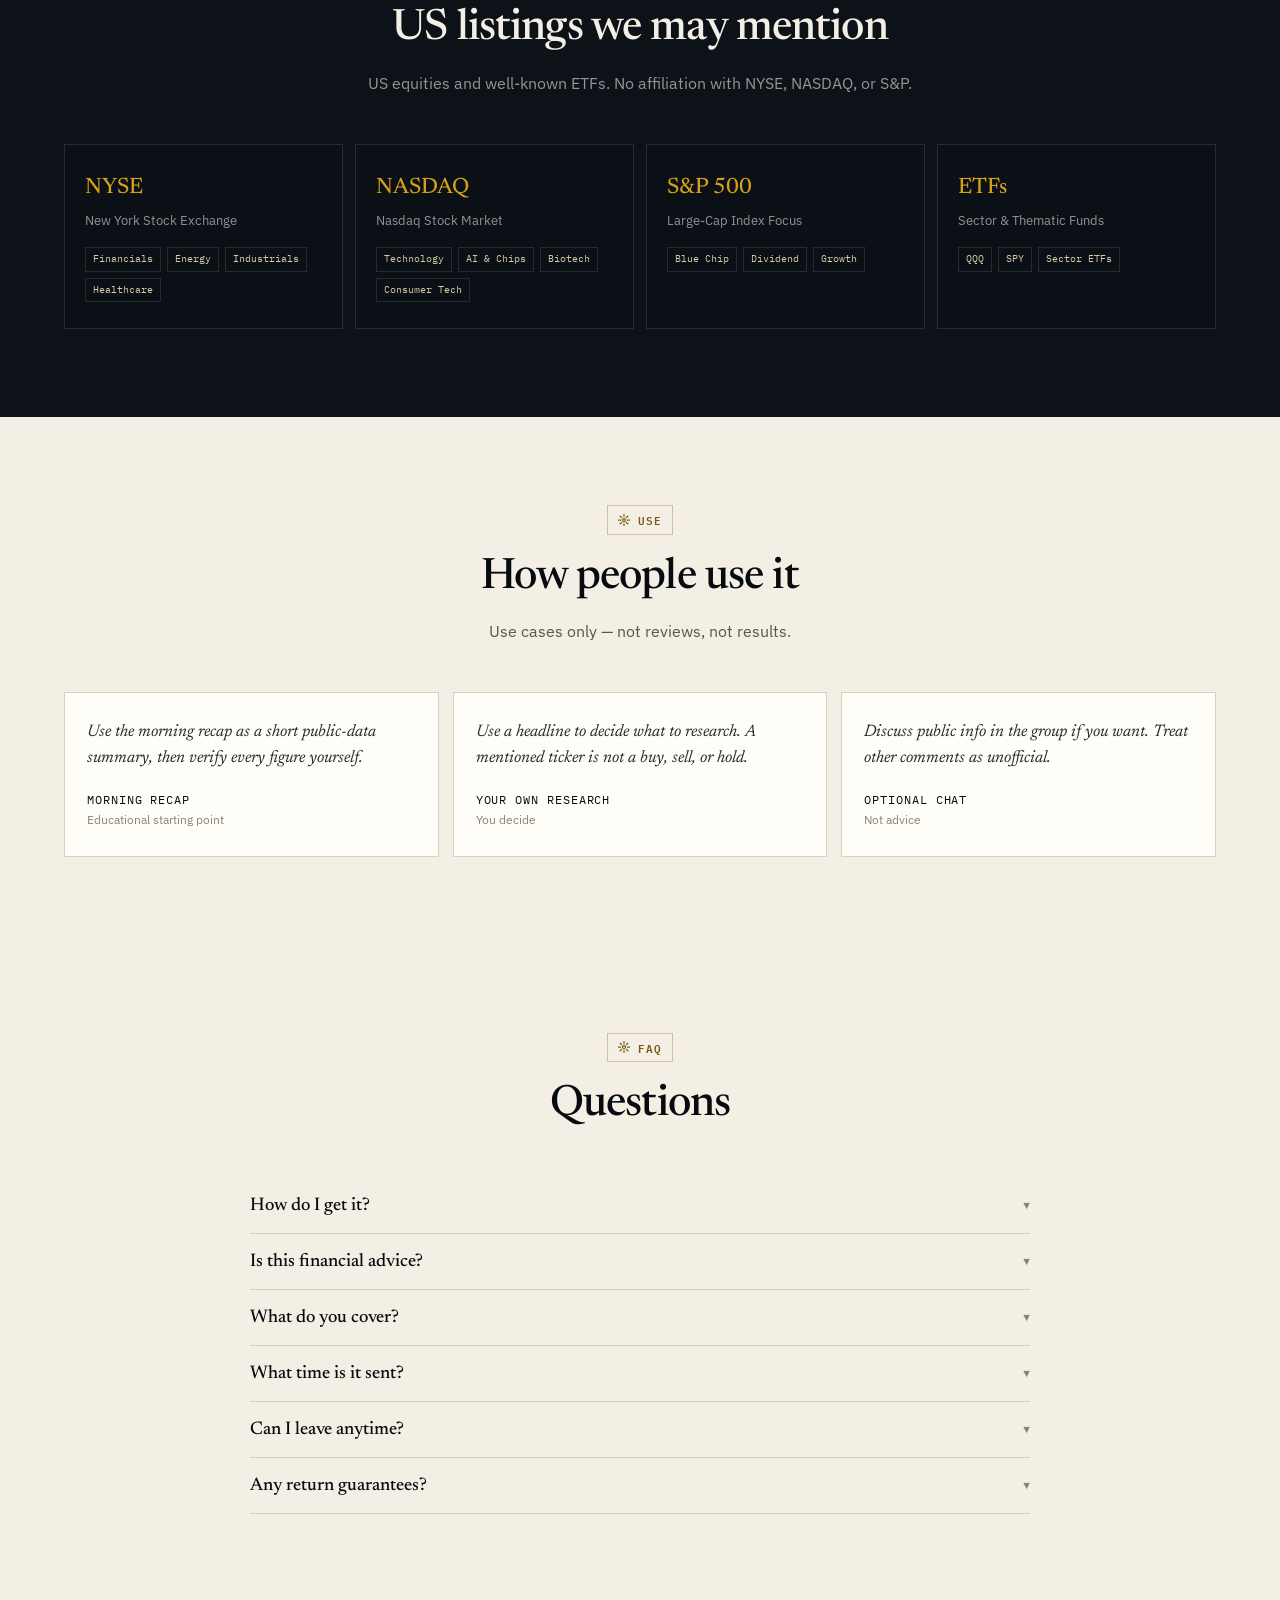
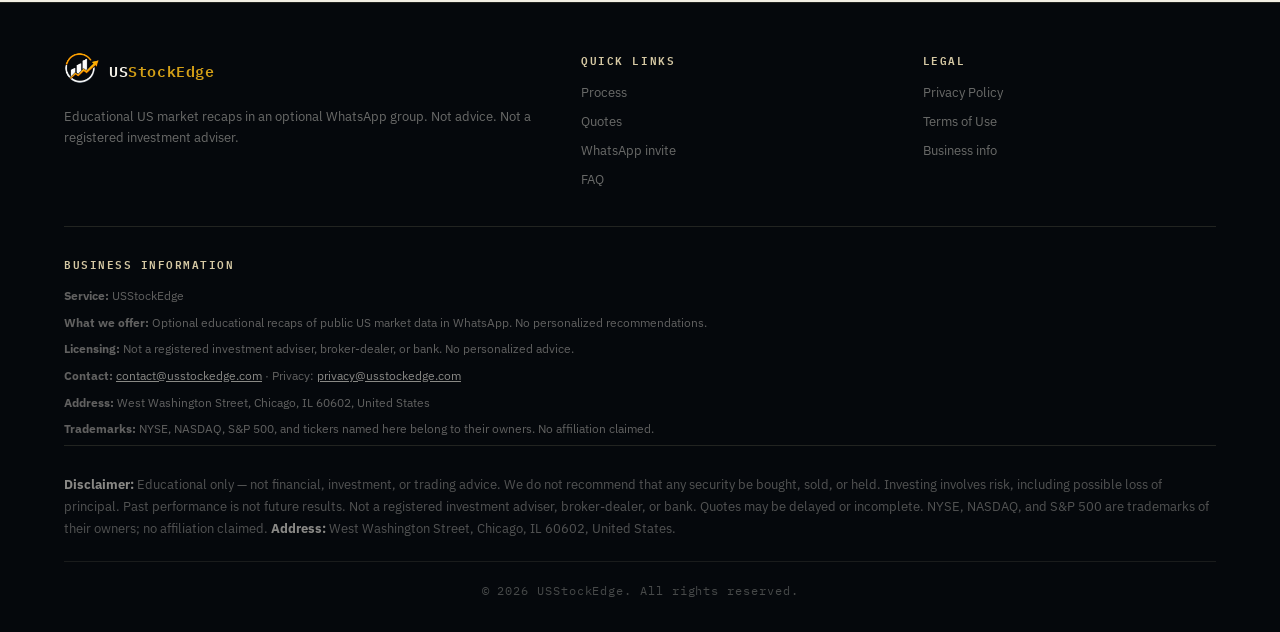
==== commit 24b5abbe: "Move business information into the footer Keep the required service, licensing, contact, and address" ====
--- a/index.html
+++ b/index.html
@@ -12,7 +12,7 @@
   <link rel="preconnect" href="https://fonts.googleapis.com" />
   <link rel="preconnect" href="https://fonts.gstatic.com" crossorigin />
   <link href="https://fonts.googleapis.com/css2?family=IBM+Plex+Mono:wght@400;500;600&family=IBM+Plex+Sans:wght@400;500;600;700&family=Newsreader:ital,opsz,wght@0,6..72,400;0,6..72,500;0,6..72,600;1,6..72,400&display=swap" rel="stylesheet" />
-  <link rel="stylesheet" href="assets/briefing.css?v=20260910-12" />
+  <link rel="stylesheet" href="assets/briefing.css?v=20260910-13" />
 
   <link rel="stylesheet" href="assets/whatsapp-popup.css?v=20260821-1">
   <script src="assets/whatsapp-popup.js?v=20260821-1" defer></script>
@@ -589,18 +589,6 @@
     </div>
   </section>
 
-  <section class="biz-info" id="business-info">
-    <div class="biz-info-card">
-      <h2>Business information</h2>
-      <p><strong>Service:</strong> USStockEdge</p>
-      <p><strong>What we offer:</strong> Optional educational recaps of public US market data in WhatsApp. No personalized recommendations.</p>
-      <p><strong>Licensing:</strong> Not a registered investment adviser, broker-dealer, or bank. No personalized advice.</p>
-      <p><strong>Contact:</strong> <a href="mailto:contact@usstockedge.com">contact@usstockedge.com</a> · Privacy: <a href="mailto:privacy@usstockedge.com">privacy@usstockedge.com</a></p>
-      <p><strong>Address:</strong> West Washington Street, Chicago, IL 60602, United States</p>
-      <p><strong>Trademarks:</strong> NYSE, NASDAQ, S&amp;P 500, and tickers named here belong to their owners. No affiliation claimed.</p>
-    </div>
-  </section>
-
   <!-- global footer injected by components.js -->
   <div id="g-footer"></div>
 
--- a/assets/briefing.css
+++ b/assets/briefing.css
@@ -968,26 +968,6 @@
 }
 .faq-item.open .faq-a { max-height: 320px; padding: 0 0 20px; }
 
-.biz-info { max-width: 1180px; margin: 0 auto; padding: 24px 5% 64px; }
-.biz-info-card {
-  background: var(--panel);
-  border: 1px solid var(--line);
-  border-radius: 0;
-  padding: 24px 26px;
-  font-size: 0.86rem;
-  color: var(--muted);
-}
-.biz-info-card h2 {
-  font-family: "IBM Plex Mono", monospace;
-  font-size: 0.68rem;
-  letter-spacing: 0.16em;
-  text-transform: uppercase;
-  color: var(--gold);
-  margin-bottom: 14px;
-}
-.biz-info-card p { margin-bottom: 8px; }
-.biz-info-card a { color: var(--cream); }
-
 /* Legal / thank-you */
 body.legal-page {
   background: var(--paper);
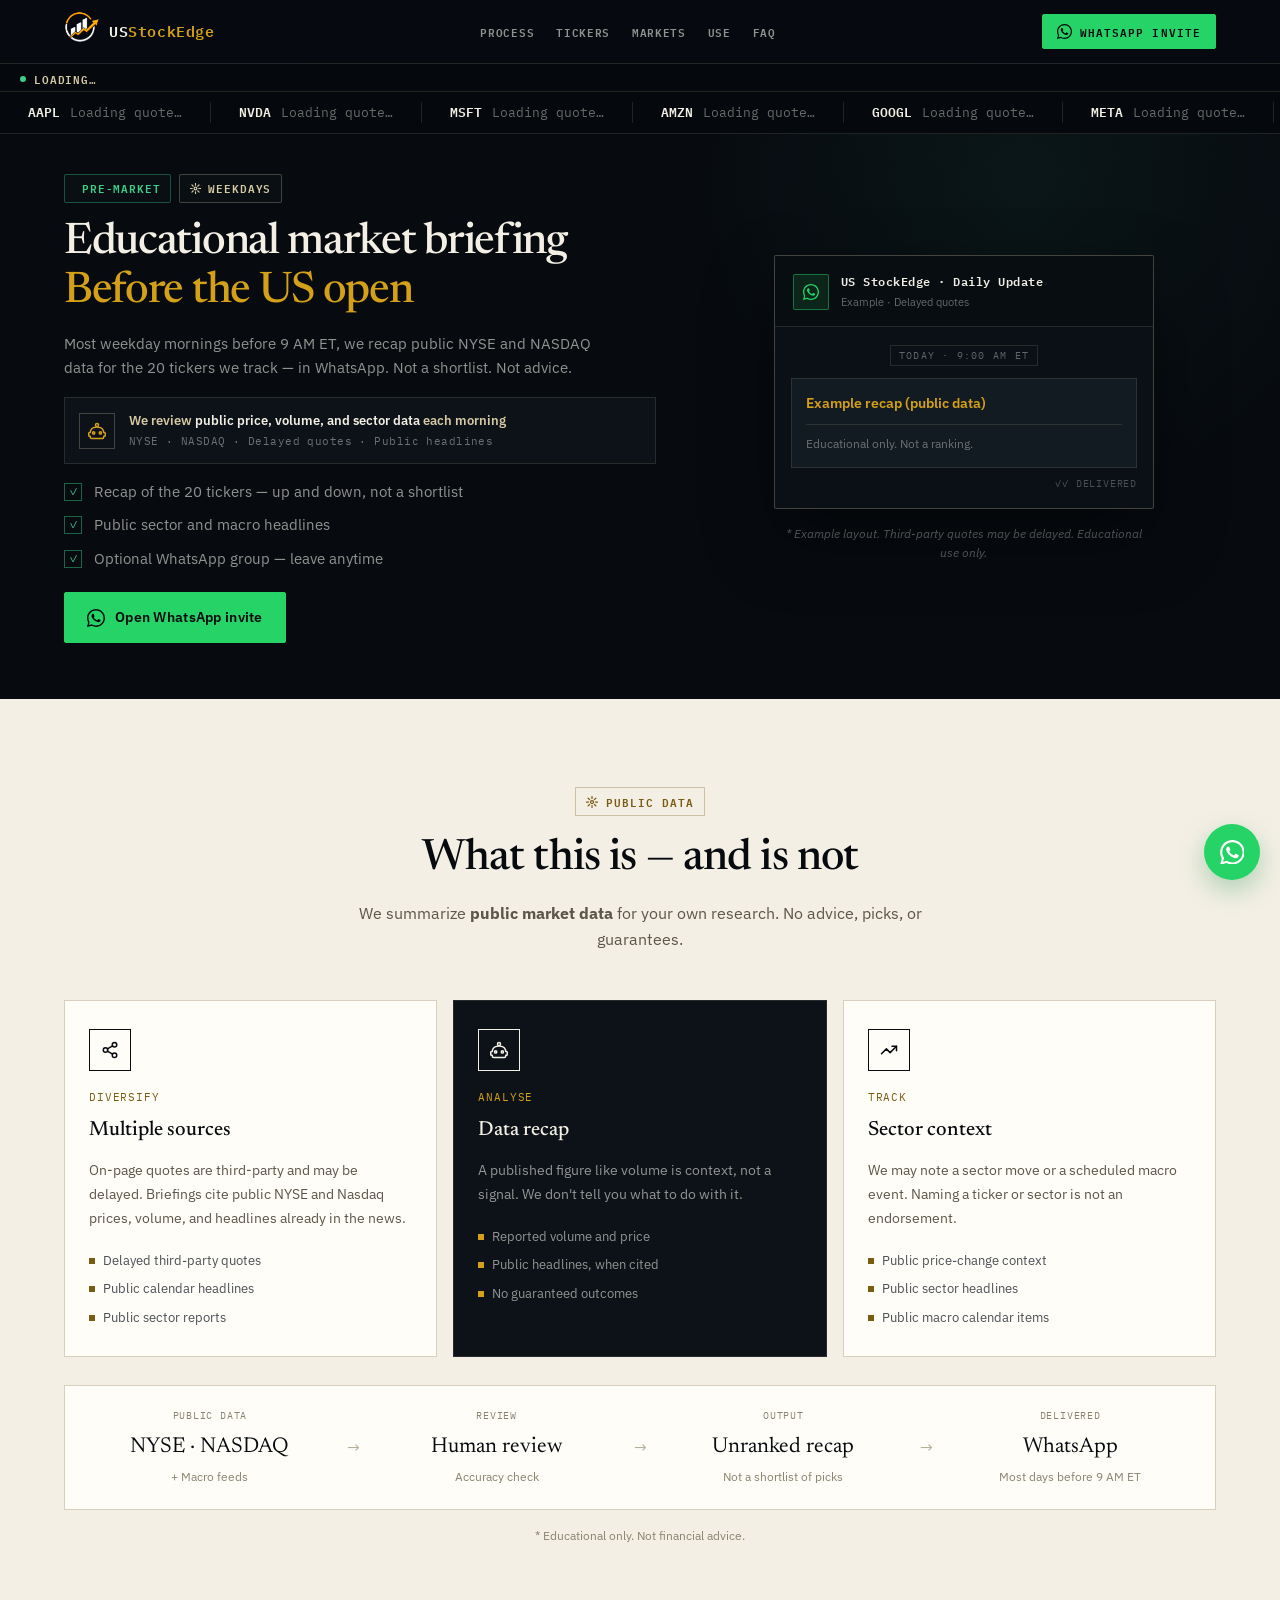
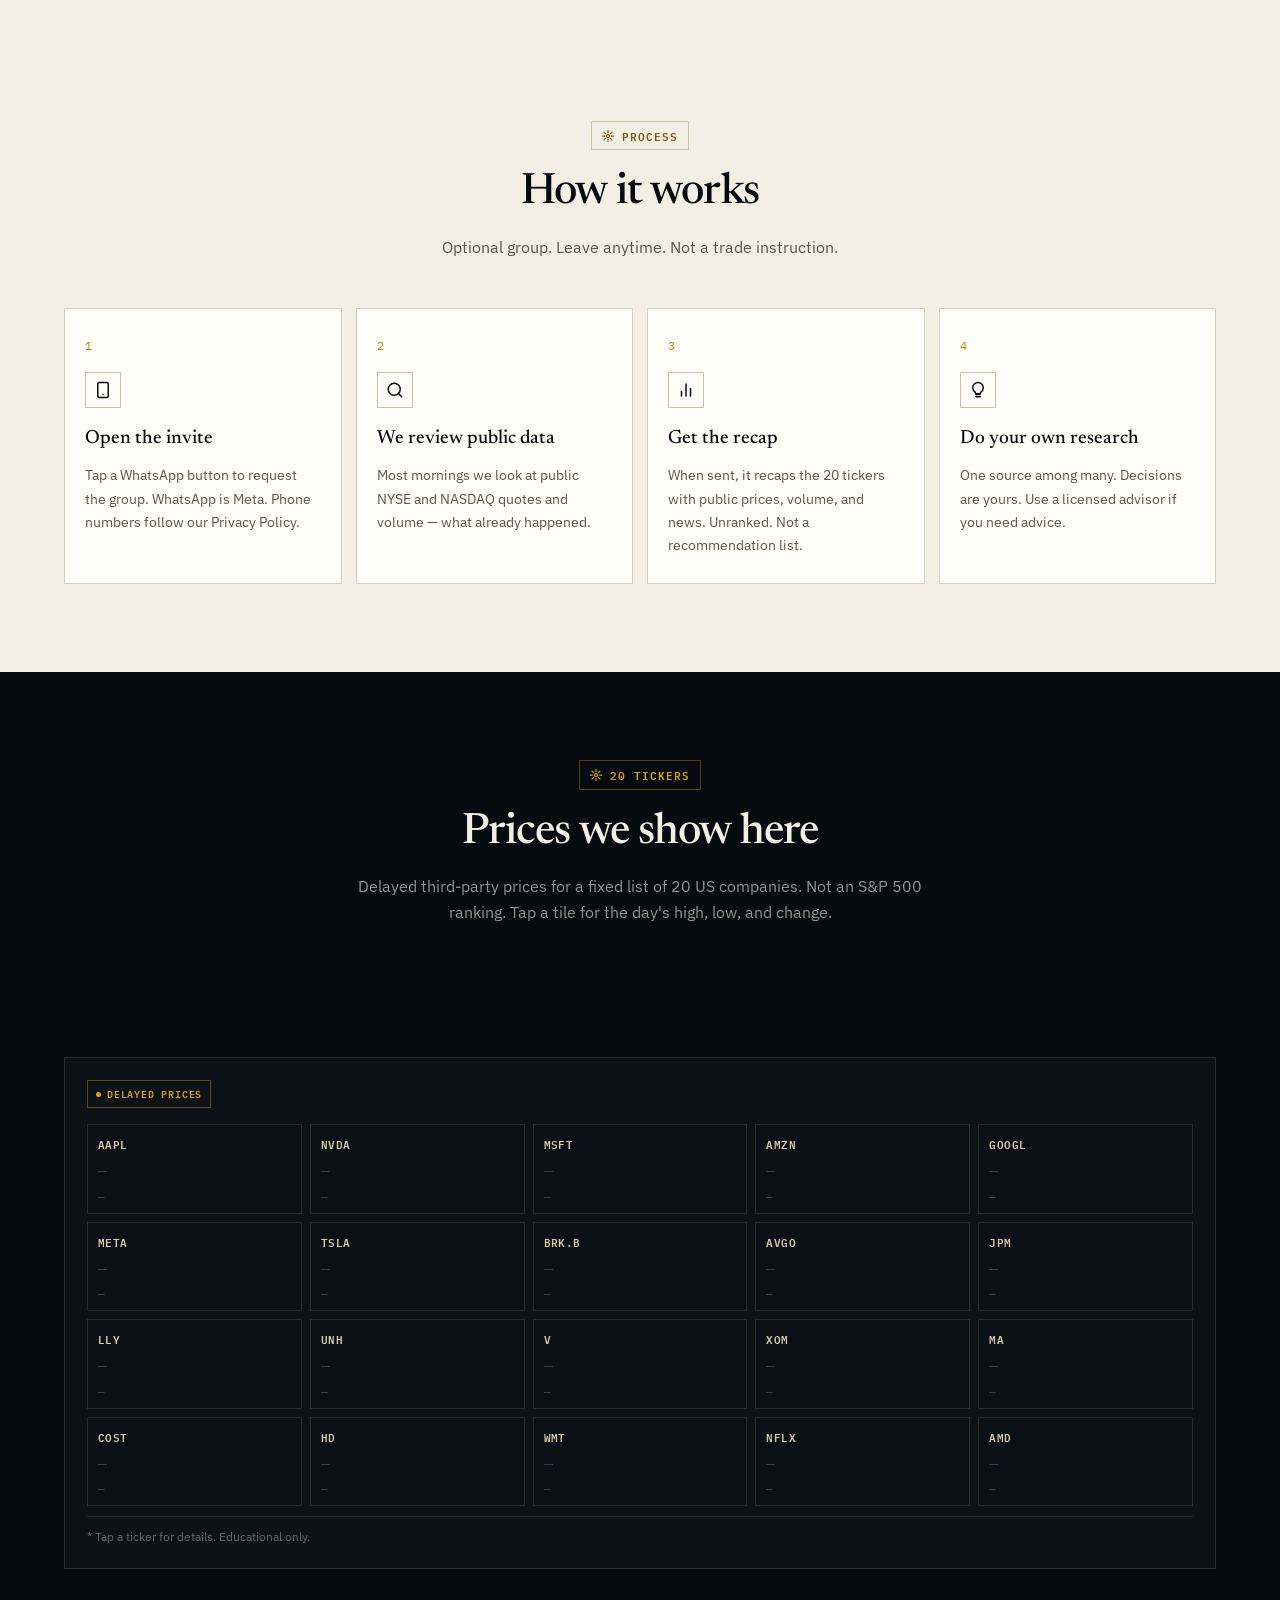
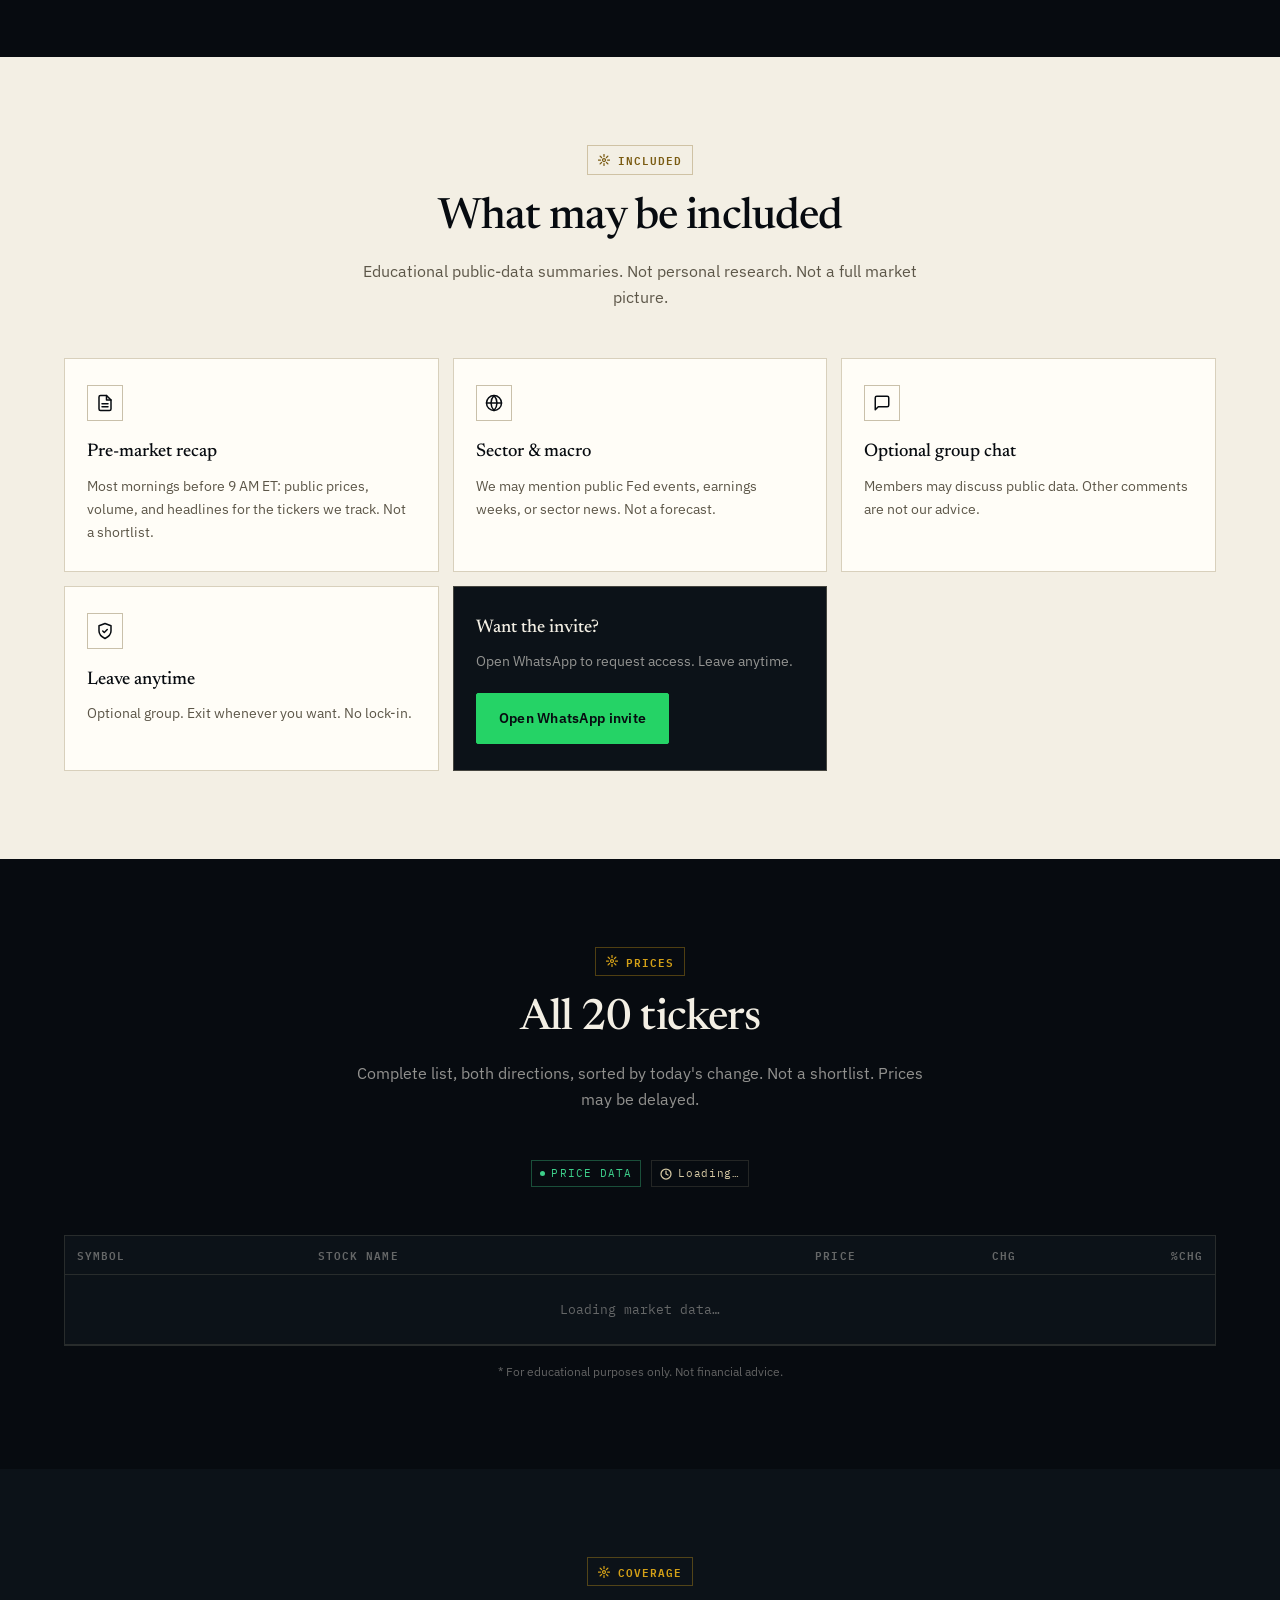
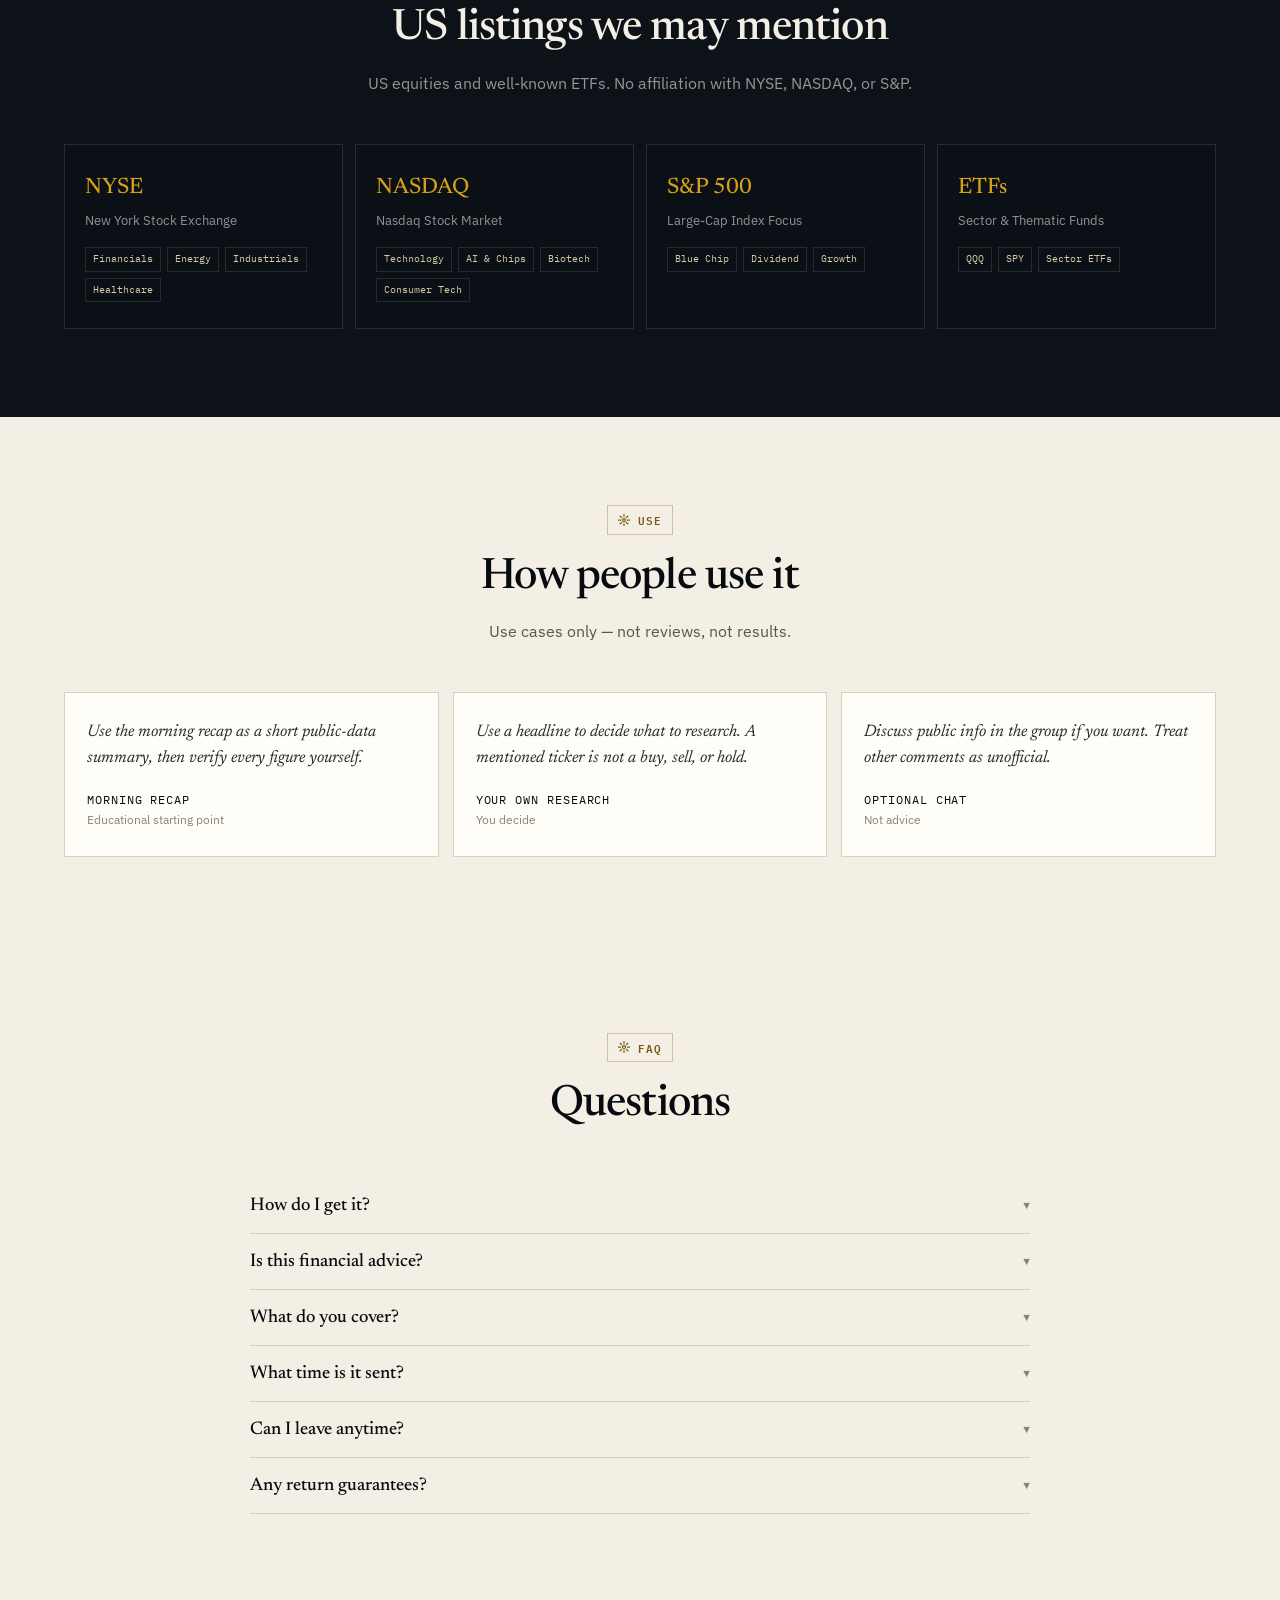
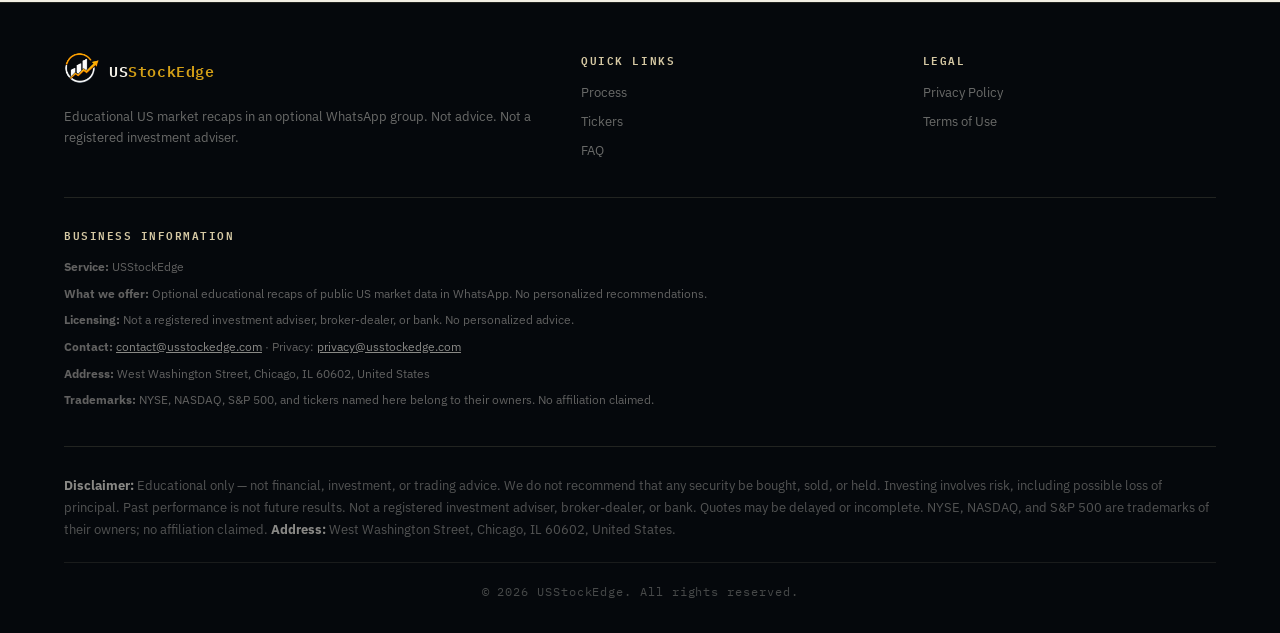
==== commit 604a7ce0: "Say prices instead of quotes on the ticker board Plain language for the 20-ticker section so it is c" ====
--- a/index.html
+++ b/index.html
@@ -310,15 +310,15 @@
         <!-- Section title — outside the card -->
         <div class="section-head fade-in">
           <span class="section-label">20 tickers</span>
-          <h2 class="section-title centered">Quotes on this page</h2>
-          <p class="section-sub centered">Third-party quotes for a fixed list of 20 tickers. Not an S&amp;P 500 ranking. Tap a tile for the fields we receive.</p>
+          <h2 class="section-title centered">Prices we show here</h2>
+          <p class="section-sub centered">Delayed third-party prices for a fixed list of 20 US companies. Not an S&amp;P 500 ranking. Tap a tile for the day's high, low, and change.</p>
         </div>
 
         <!-- Live S&P 500 Top 20 panel -->
         <div class="features-visual fade-in">
           <div class="board-toolbar">
             <div id="card-live-badge" class="live-badge delayed">
-              <span class="dot"></span> Third-party quotes
+              <span class="dot"></span> Delayed prices
             </div>
             <div class="card-refresh-note" id="card-refresh-time"></div>
           </div>
@@ -419,13 +419,13 @@
   <section class="movers">
     <div class="narrow">
       <div class="section-head">
-        <span class="section-label">Quotes</span>
+        <span class="section-label">Prices</span>
         <h2 class="section-title centered">All 20 tickers</h2>
-        <p class="section-sub centered">Complete list, both directions, sorted by today's change. Not a shortlist. Quotes may be delayed.</p>
+        <p class="section-sub centered">Complete list, both directions, sorted by today's change. Not a shortlist. Prices may be delayed.</p>
         <div class="table-meta">
           <div id="table-live-badge" class="status-pill">
             <span class="dot" id="table-dot"></span>
-            <span id="table-market-status">Quote data</span>
+            <span id="table-market-status">Price data</span>
           </div>
           <div class="time-pill">
             <svg width="12" height="12" viewBox="0 0 24 24" fill="none" stroke="currentColor" stroke-width="2.5" stroke-linecap="round" stroke-linejoin="round"><circle cx="12" cy="12" r="10"/><polyline points="12 6 12 12 16 14"/></svg>
@@ -749,7 +749,7 @@
         var el1 = document.getElementById('wa-l1');
         if (el1) el1.textContent = upCount + ' higher, ' + downCount + ' lower among the 20 we track.';
         var el2 = document.getElementById('wa-l2');
-        if (el2) el2.innerHTML = 'Unranked table: <a href="#features" class="wa-link">see all 20 quotes</a>';
+        if (el2) el2.innerHTML = 'Unranked table: <a href="#features" class="wa-link">see all 20 prices</a>';
         var el3 = document.getElementById('wa-l3');
         if (el3) el3.textContent = 'A count of a fixed list — not a ranking.';
         document.getElementById('wa-time').textContent = nowET() + ' ET · Delayed';
@@ -757,7 +757,7 @@
         var open = isMarketOpen();
         var badge = document.getElementById('card-live-badge');
         badge.innerHTML = open
-          ? '<span class="dot"></span> Delayed quotes'
+          ? '<span class="dot"></span> Delayed prices'
           : '<span class="dot" style="background:var(--gold);animation:none"></span> Market closed';
         badge.className = 'live-badge' + (open ? '' : ' delayed');
         document.getElementById('card-refresh-time').textContent = 'Updated ' + nowET() + ' ET';
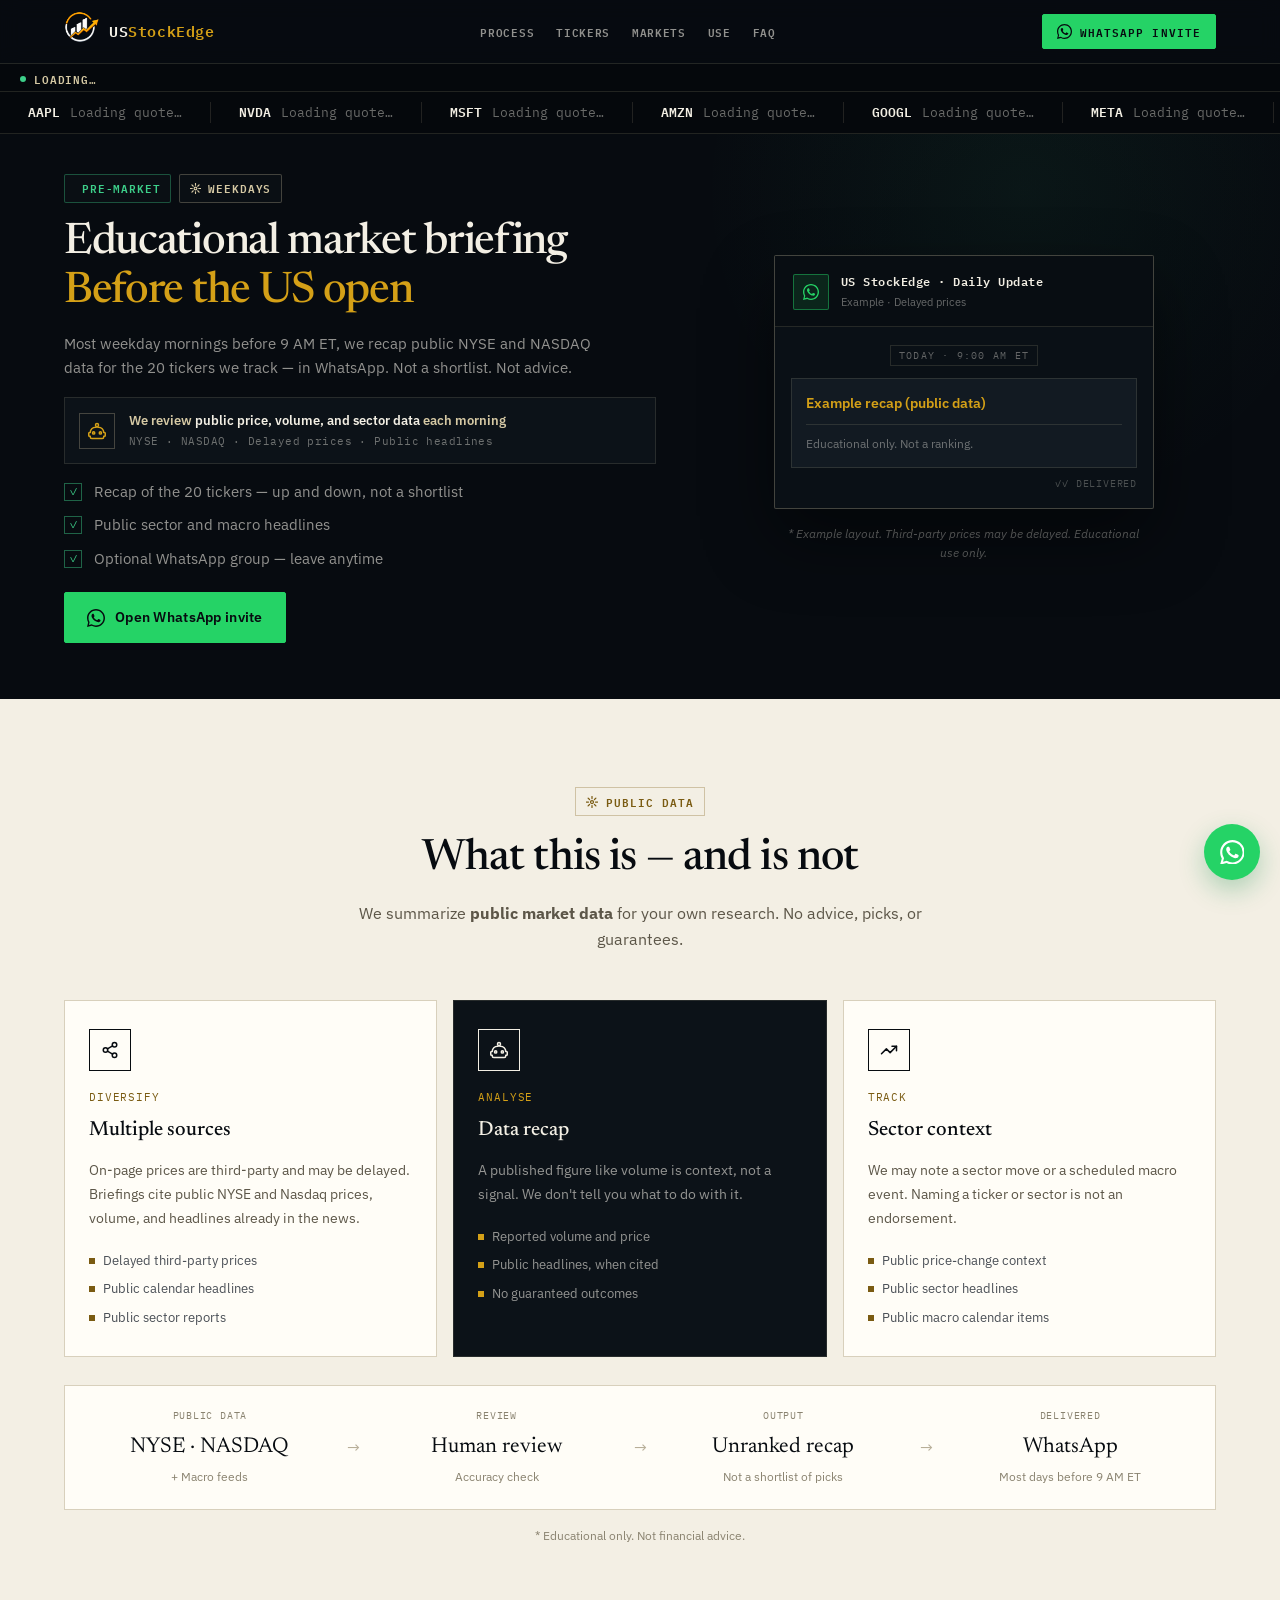
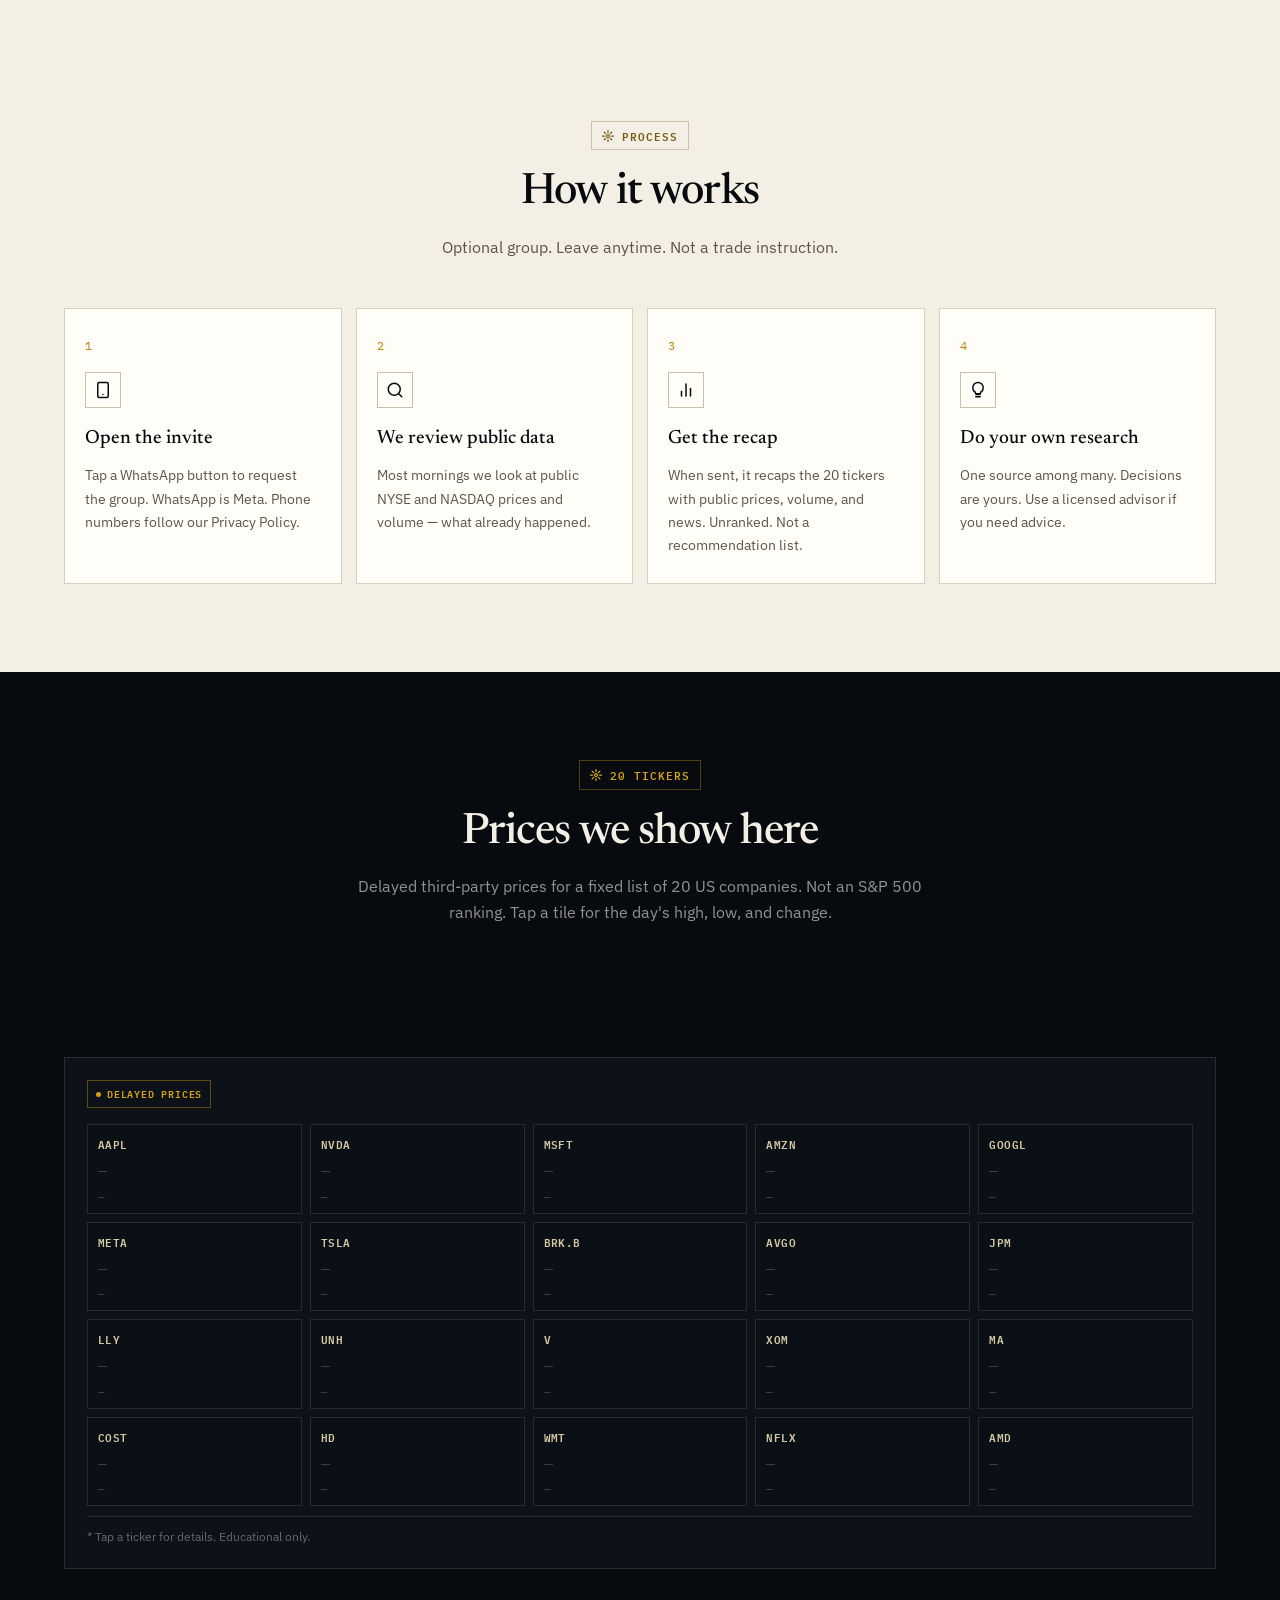
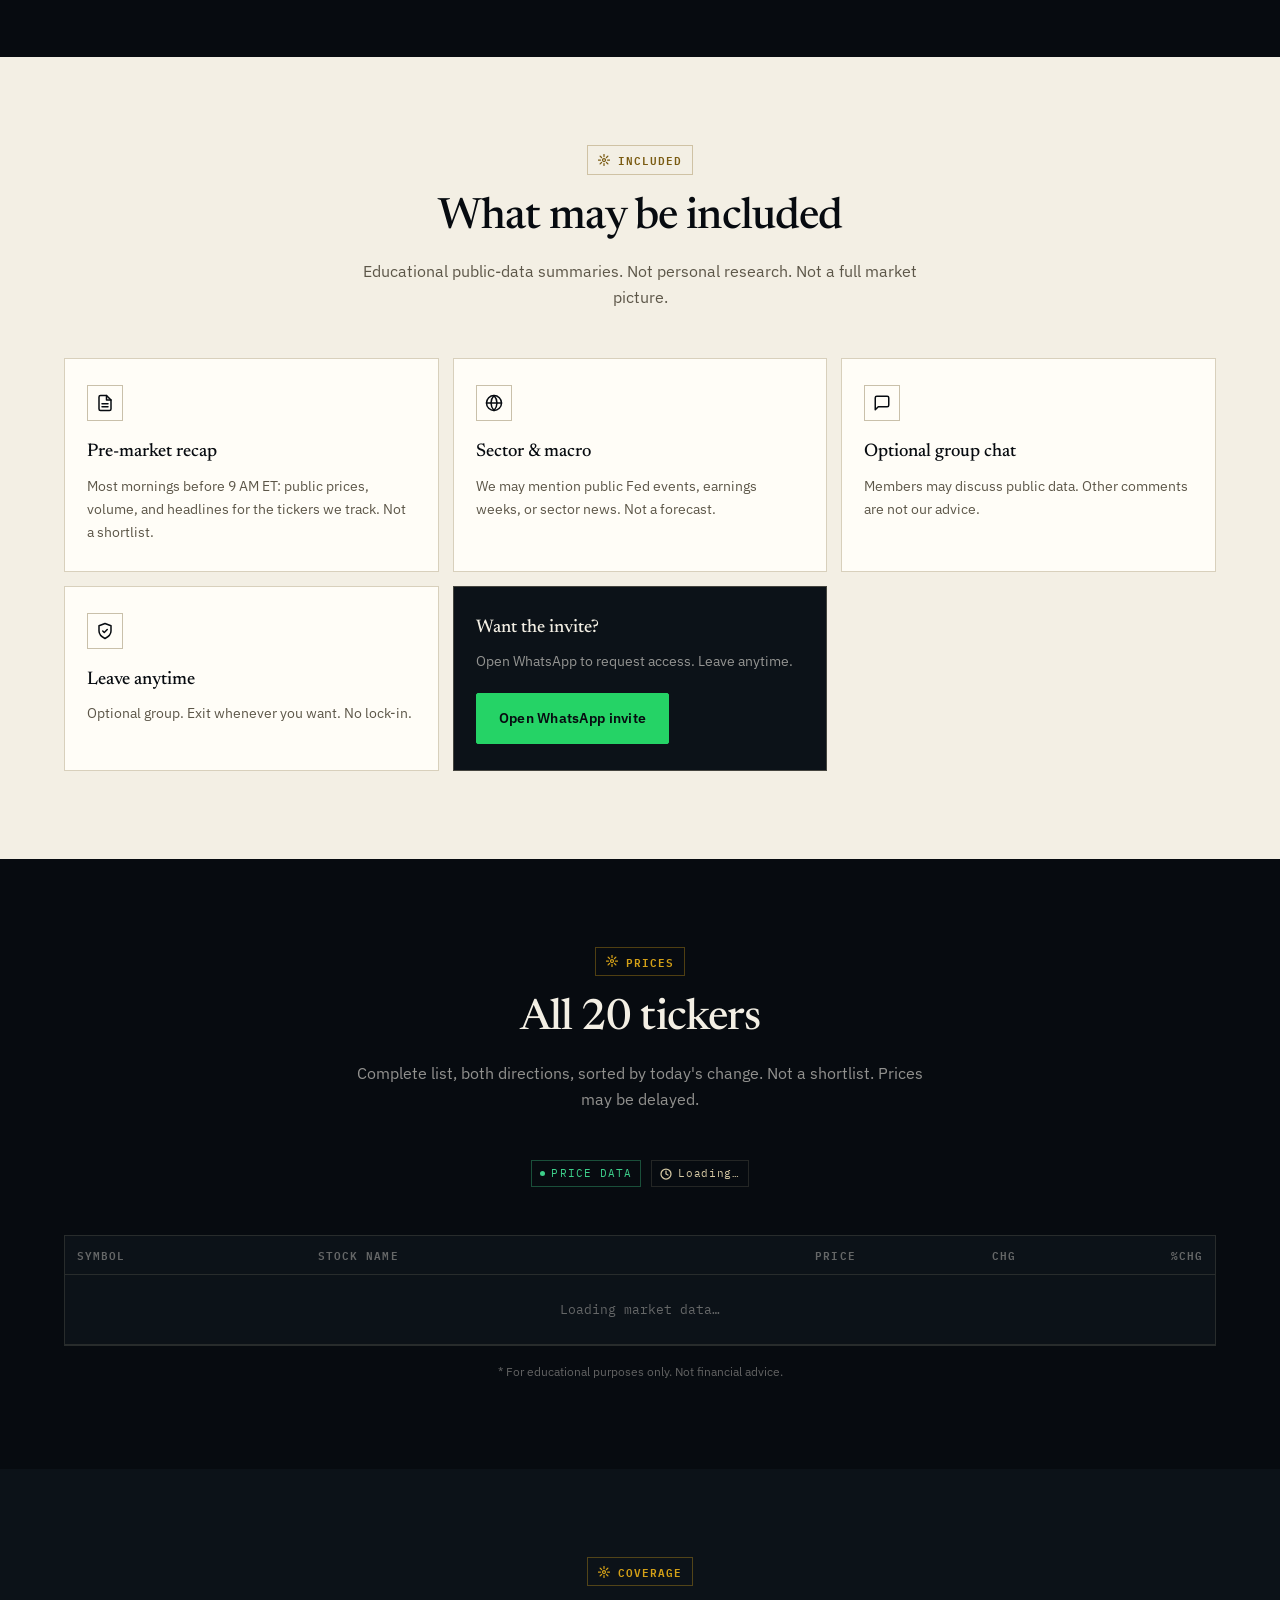
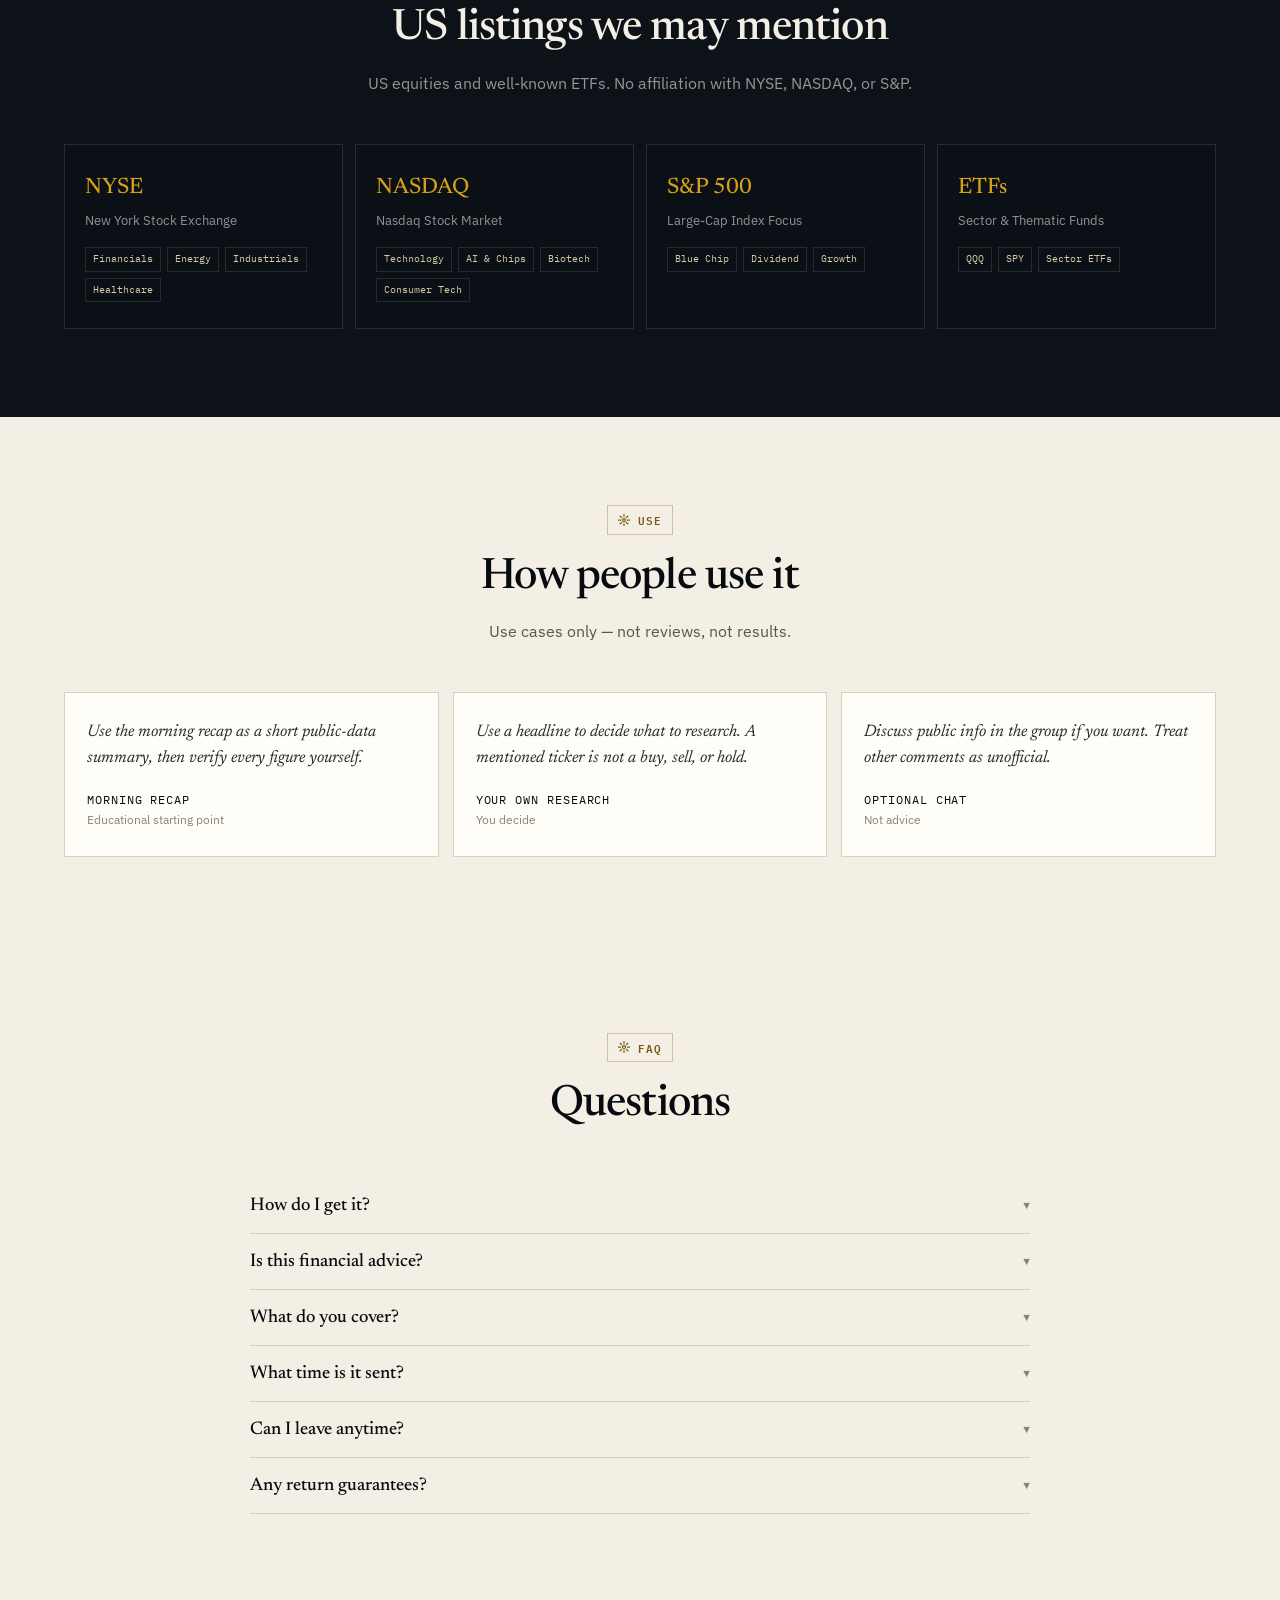
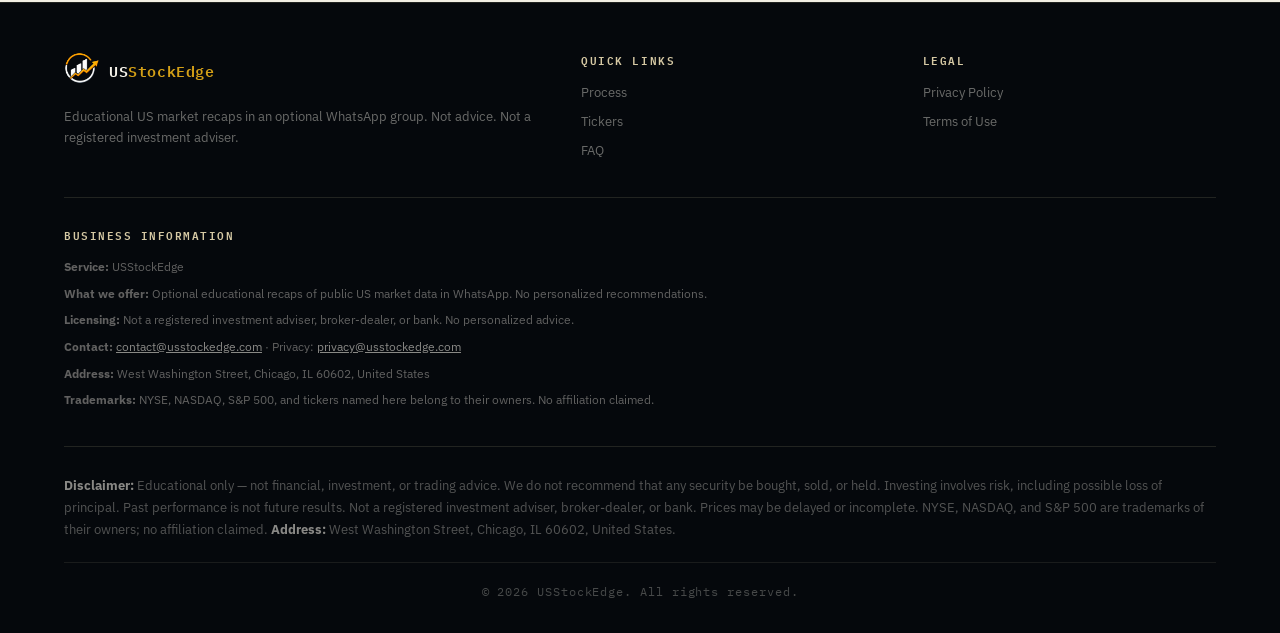
==== commit 8f2788a1: "Align legal and thank-you copy with the landing page Match service description, fee wording, and pri" ====
--- a/index.html
+++ b/index.html
@@ -6,13 +6,13 @@
   <meta name="viewport" content="width=device-width, initial-scale=1.0" />
  
   <title>USStockEdge — Educational US market briefing</title>
-  <meta name="description" content="Educational recap of public US market data in WhatsApp. Not financial advice. Not a registered investment advisor." />
+  <meta name="description" content="Educational recap of public US market data in WhatsApp. Not financial advice. Not a registered investment adviser." />
 
   <!-- Fonts -->
   <link rel="preconnect" href="https://fonts.googleapis.com" />
   <link rel="preconnect" href="https://fonts.gstatic.com" crossorigin />
   <link href="https://fonts.googleapis.com/css2?family=IBM+Plex+Mono:wght@400;500;600&family=IBM+Plex+Sans:wght@400;500;600;700&family=Newsreader:ital,opsz,wght@0,6..72,400;0,6..72,500;0,6..72,600;1,6..72,400&display=swap" rel="stylesheet" />
-  <link rel="stylesheet" href="assets/briefing.css?v=20260910-13" />
+  <link rel="stylesheet" href="assets/briefing.css?v=20260910-14" />
 
   <link rel="stylesheet" href="assets/whatsapp-popup.css?v=20260821-1">
   <script src="assets/whatsapp-popup.js?v=20260821-1" defer></script>
@@ -108,7 +108,7 @@
           </div>
           <div>
             <div class="stat-chip-title">We review <strong>public price, volume, and sector data</strong> each morning</div>
-            <div class="stat-chip-meta">NYSE · NASDAQ · Delayed quotes · Public headlines</div>
+            <div class="stat-chip-meta">NYSE · NASDAQ · Delayed prices · Public headlines</div>
           </div>
         </div>
 
@@ -142,7 +142,7 @@
             </div>
             <div>
               <div class="wa-title">US StockEdge · Daily Update</div>
-              <div class="wa-sub" id="wa-time">Example · Delayed quotes</div>
+              <div class="wa-sub" id="wa-time">Example · Delayed prices</div>
             </div>
           </div>
           <!-- Time label -->
@@ -163,7 +163,7 @@
           </div>
           <div class="delivered-tick wa-tick" id="wa-tick">✓✓ Delivered</div>
         </div>
-        <p class="wa-caption">* Example layout. Third-party quotes may be delayed. Educational use only.</p>
+        <p class="wa-caption">* Example layout. Third-party prices may be delayed. Educational use only.</p>
       </div>
     </div>
   </section>
@@ -189,9 +189,9 @@
           </div>
           <div class="kicker">Diversify</div>
           <h3>Multiple sources</h3>
-          <p>On-page quotes are third-party and may be delayed. Briefings cite public NYSE and Nasdaq prices, volume, and headlines already in the news.</p>
+          <p>On-page prices are third-party and may be delayed. Briefings cite public NYSE and Nasdaq prices, volume, and headlines already in the news.</p>
           <div class="bullet-list">
-            <div class="bullet">Delayed third-party quotes</div>
+            <div class="bullet">Delayed third-party prices</div>
             <div class="bullet">Public calendar headlines</div>
             <div class="bullet">Public sector reports</div>
           </div>
@@ -281,7 +281,7 @@
           <svg viewBox="0 0 24 24" fill="none" stroke="currentColor" stroke-width="2" stroke-linecap="round" stroke-linejoin="round"><circle cx="11" cy="11" r="8"/><line x1="21" y1="21" x2="16.65" y2="16.65"/></svg>
         </div>
         <h3>We review public data</h3>
-        <p>Most mornings we look at public NYSE and NASDAQ quotes and volume — what already happened.</p>
+        <p>Most mornings we look at public NYSE and NASDAQ prices and volume — what already happened.</p>
       </div>
       <div class="step-card fade-in">
         <div class="step-num">3</div>
@@ -712,7 +712,7 @@
         }
         document.getElementById('ticker-track').innerHTML = tickerItems + tickerItems;
         dot.className = 'live-dot' + (open ? '' : ' closed');
-        statusEl.textContent = open ? 'Market hours · Delayed quotes' : 'Market closed · Last session';
+        statusEl.textContent = open ? 'Market hours · Delayed prices' : 'Market closed · Last session';
         document.getElementById('ticker-update-time').textContent = 'Updated ' + et + ' ET';
 
         // Cache quotes (using display symbols as keys)
--- a/assets/briefing.css
+++ b/assets/briefing.css
@@ -985,15 +985,26 @@
 .page-hero .badge {
   display: inline-flex;
   align-items: center;
-  font-family: "IBM Plex Mono", ui-monospace, monospace;
-  font-size: 0.66rem;
+  gap: 8px;
+  font-family: "IBM Plex Mono", ui-monospace, monospace;
+  font-size: 0.68rem;
   font-weight: 600;
-  letter-spacing: 0.16em;
+  letter-spacing: 0.1em;
   text-transform: uppercase;
   color: var(--gold);
-  border: 1px solid rgba(212,160,23,0.4);
-  padding: 4px 8px;
-  margin-bottom: 16px;
+  border: 1px solid rgba(212,160,23,0.35);
+  padding: 5px 10px;
+  margin-bottom: 18px;
+  white-space: nowrap;
+}
+.page-hero .badge::before {
+  content: "";
+  width: 12px;
+  height: 12px;
+  flex-shrink: 0;
+  background: currentColor;
+  -webkit-mask: url("data:image/svg+xml,%3Csvg xmlns='http://www.w3.org/2000/svg' viewBox='0 0 24 24' fill='none' stroke='black' stroke-width='2.5' stroke-linecap='round' stroke-linejoin='round'%3E%3Ccircle cx='12' cy='12' r='3'/%3E%3Cpath d='M12 1v4M12 19v4M4.22 4.22l2.83 2.83M16.95 16.95l2.83 2.83M1 12h4M19 12h4M4.22 19.78l2.83-2.83M16.95 7.05l2.83-2.83'/%3E%3C/svg%3E") center / contain no-repeat;
+  mask: url("data:image/svg+xml,%3Csvg xmlns='http://www.w3.org/2000/svg' viewBox='0 0 24 24' fill='none' stroke='black' stroke-width='2.5' stroke-linecap='round' stroke-linejoin='round'%3E%3Ccircle cx='12' cy='12' r='3'/%3E%3Cpath d='M12 1v4M12 19v4M4.22 4.22l2.83 2.83M16.95 16.95l2.83 2.83M1 12h4M19 12h4M4.22 19.78l2.83-2.83M16.95 7.05l2.83-2.83'/%3E%3C/svg%3E") center / contain no-repeat;
 }
 .page-hero h1 {
   font-family: "Newsreader", "Merriweather", serif;
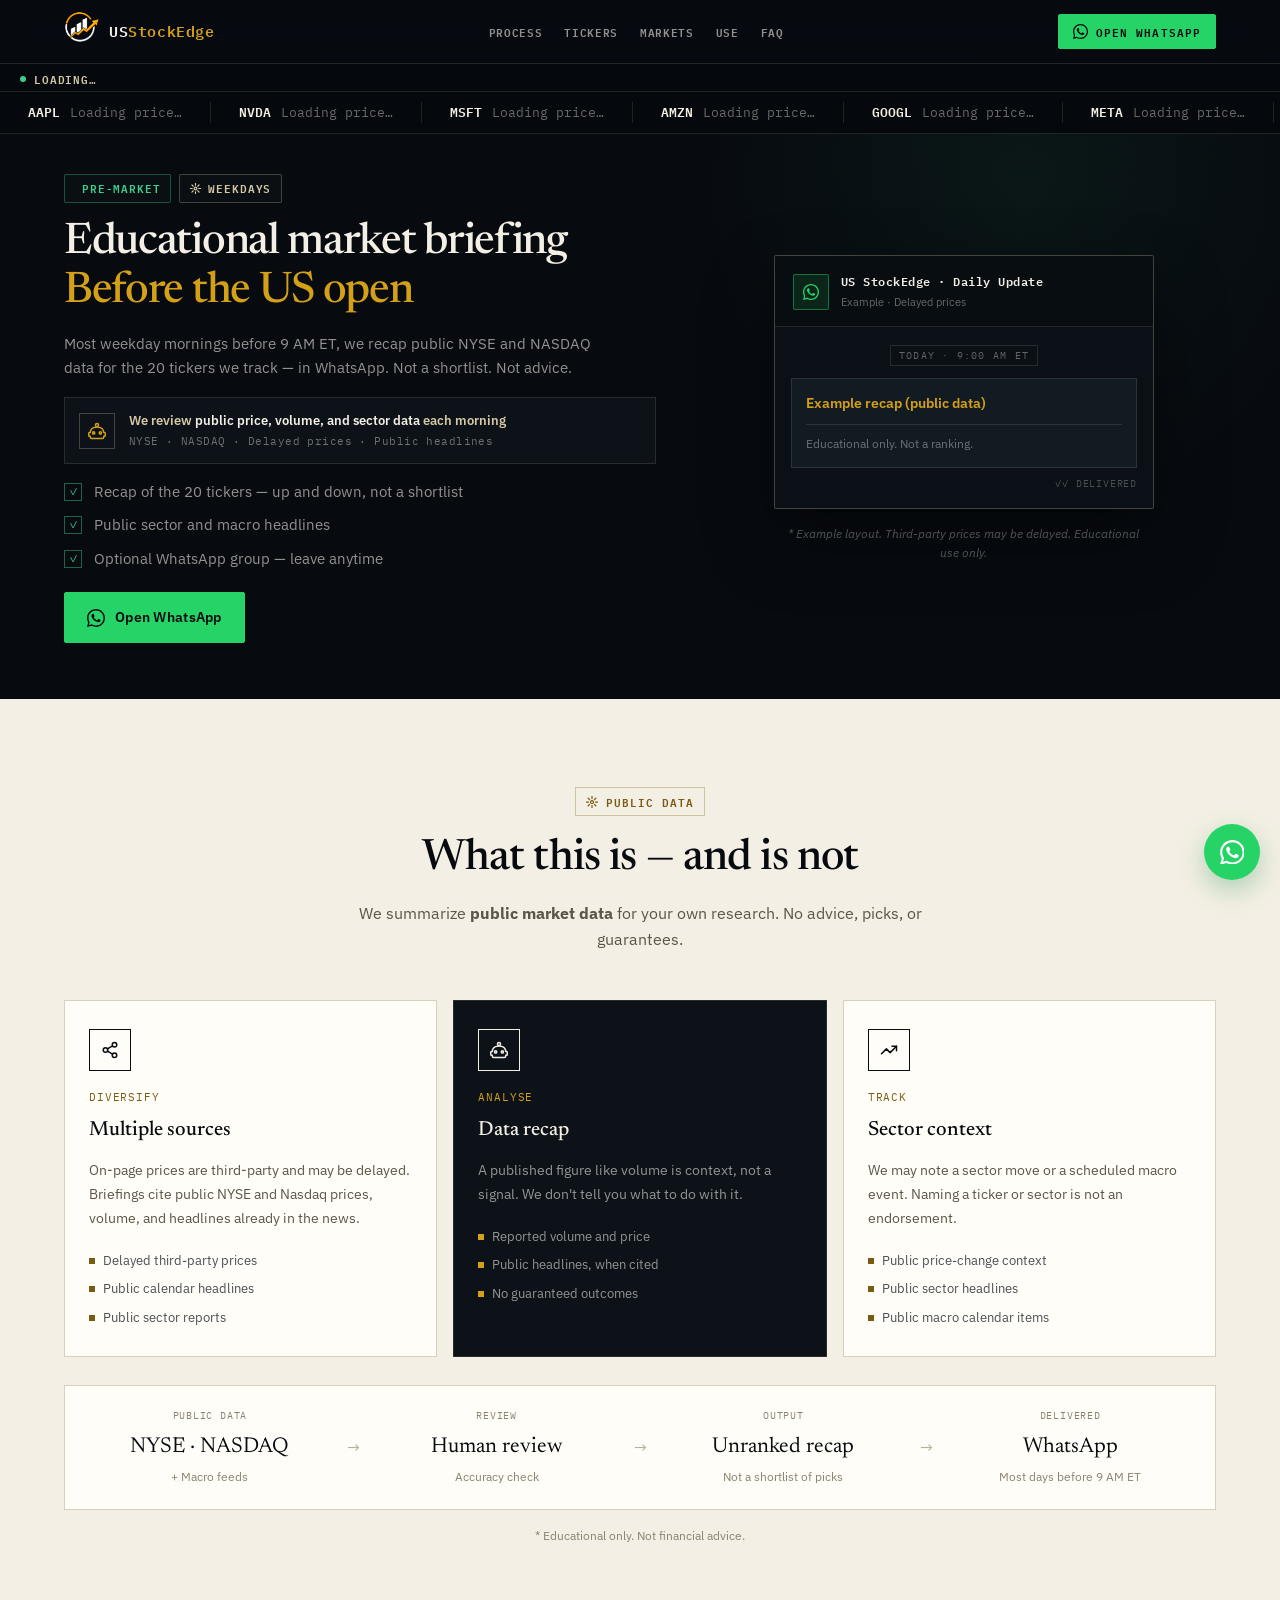
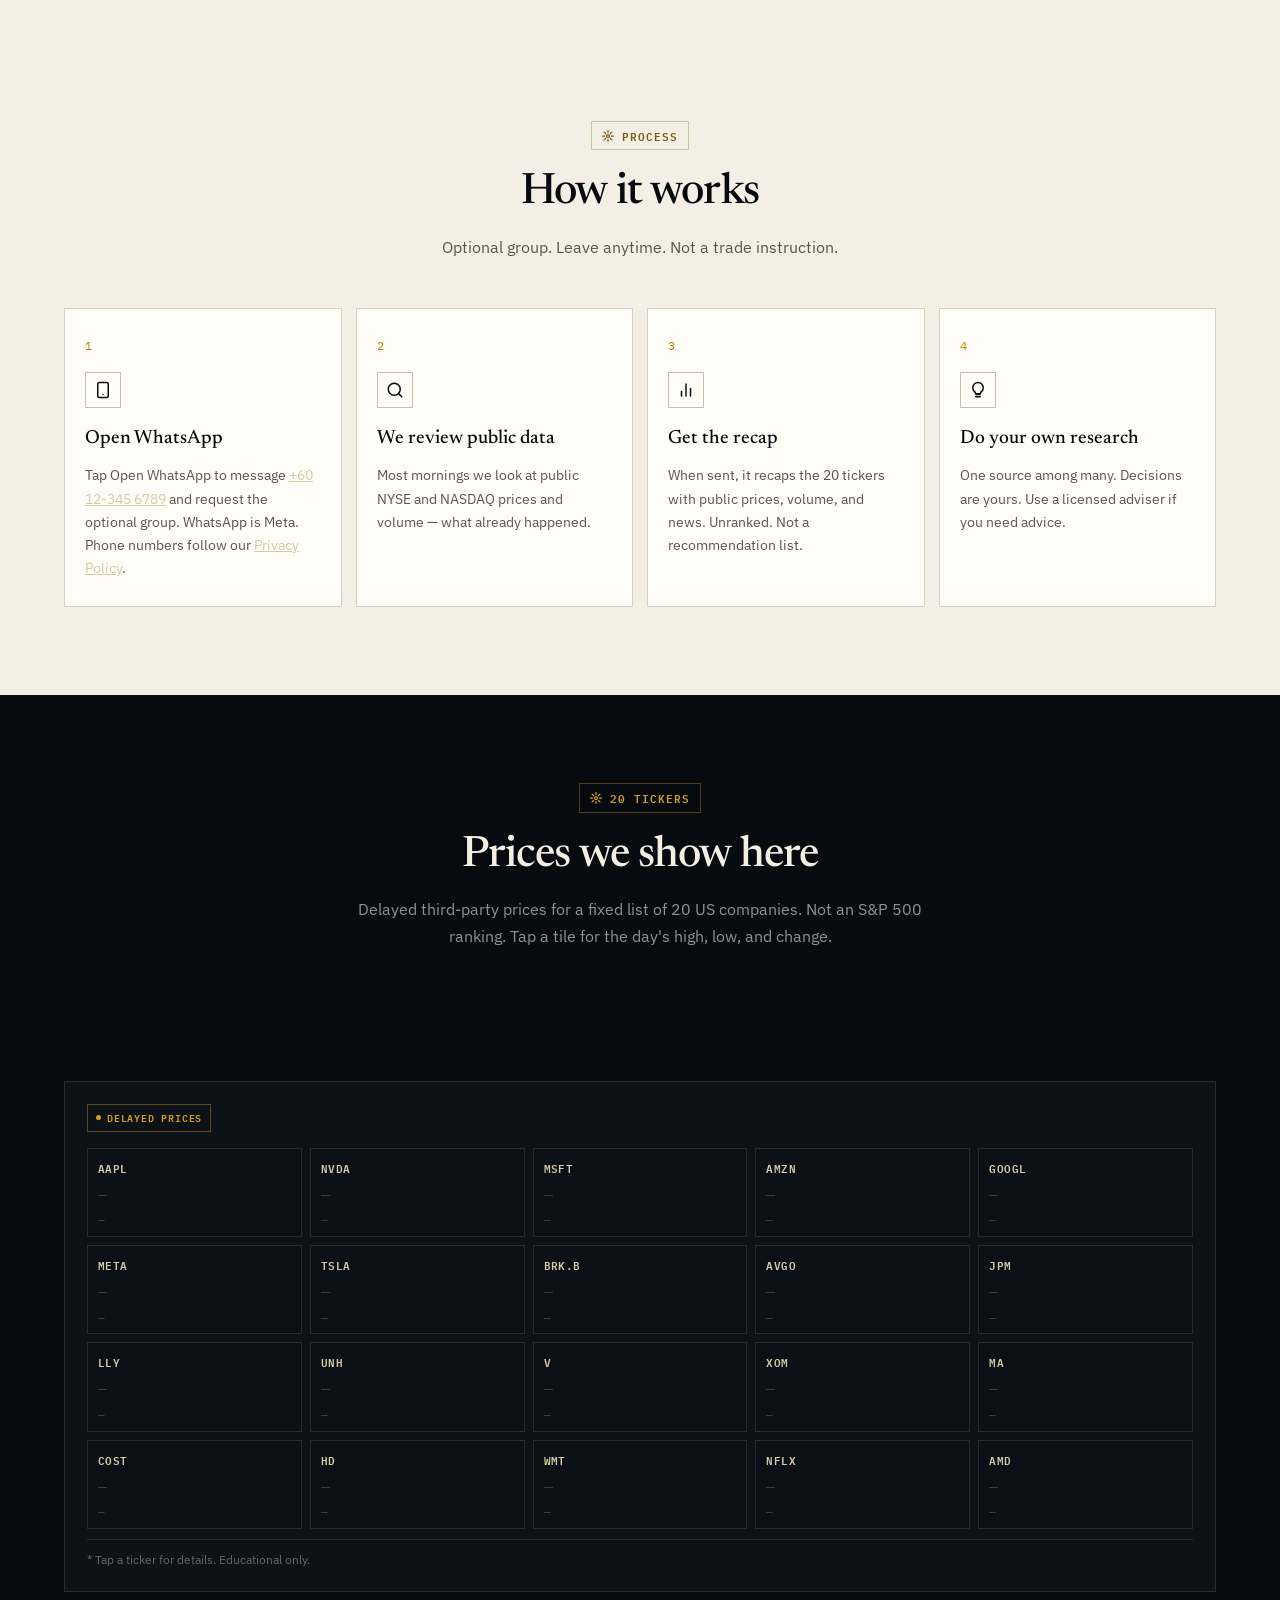
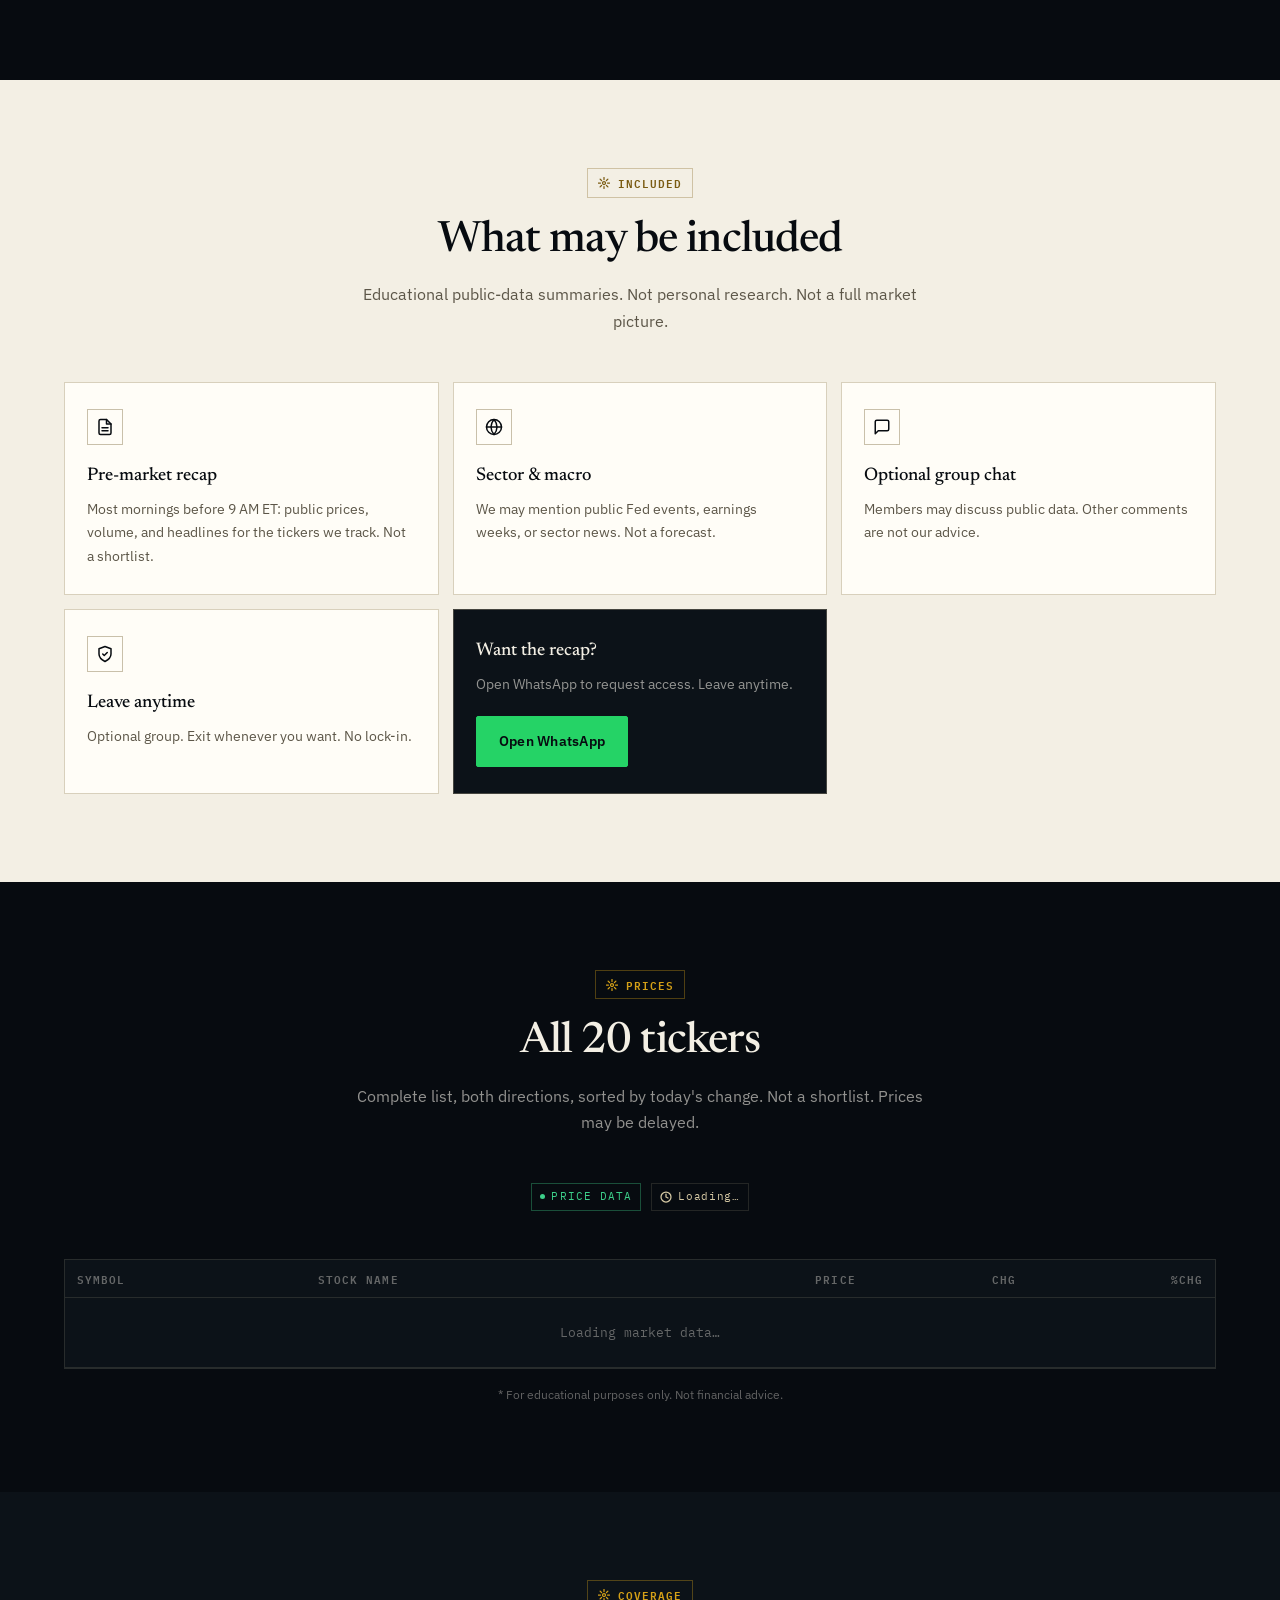
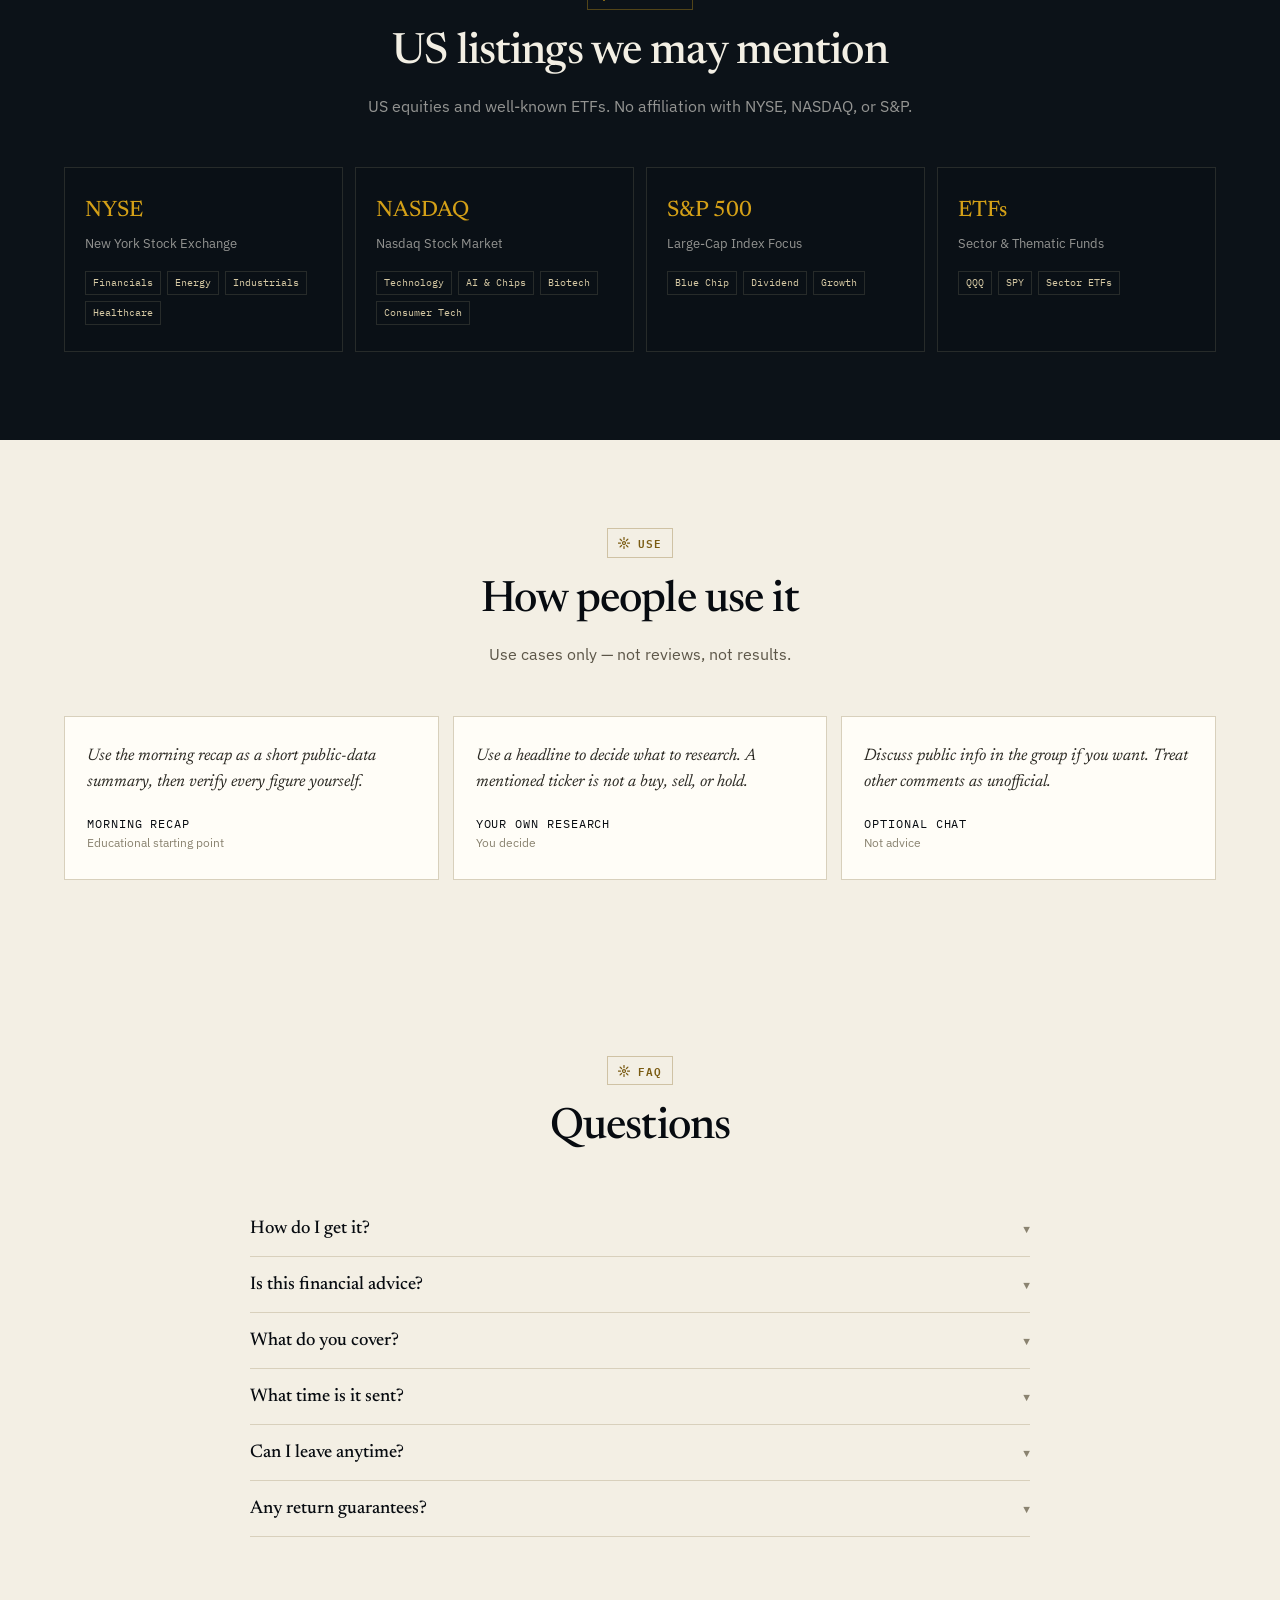
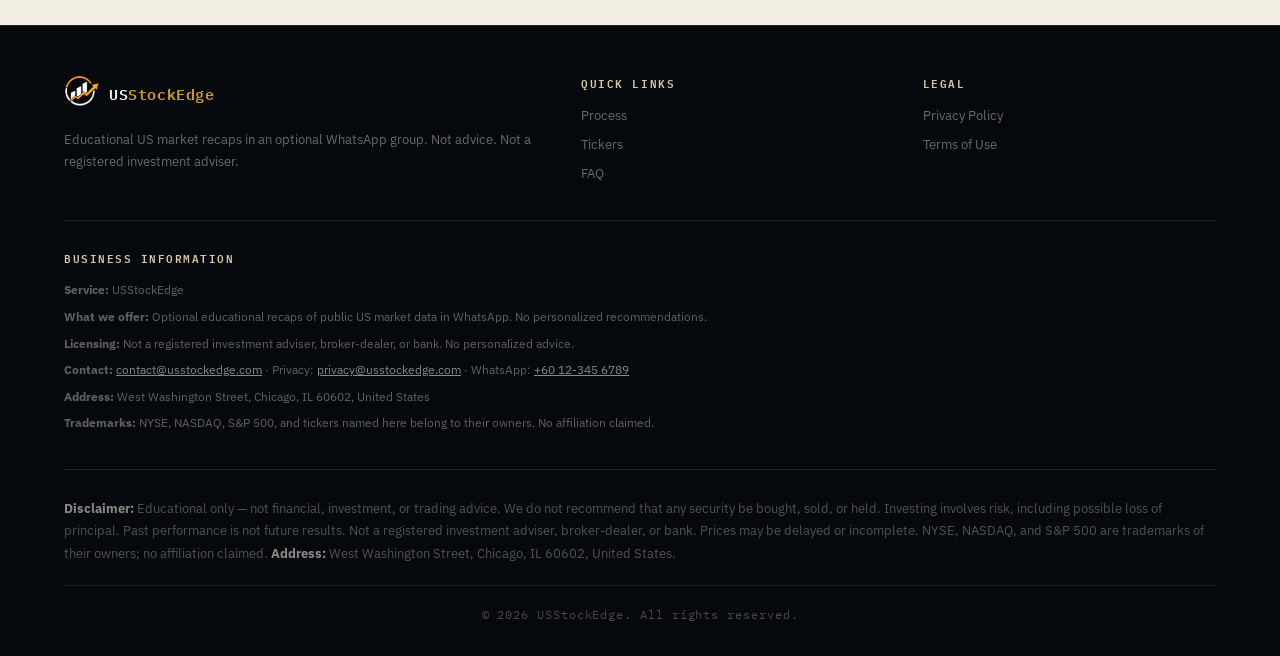
==== commit 0f978796: "Point WhatsApp buttons to +60 12-345 6789 Replace invite CTAs with wa.me/60123456789, align page cop" ====
--- a/index.html
+++ b/index.html
@@ -12,10 +12,10 @@
   <link rel="preconnect" href="https://fonts.googleapis.com" />
   <link rel="preconnect" href="https://fonts.gstatic.com" crossorigin />
   <link href="https://fonts.googleapis.com/css2?family=IBM+Plex+Mono:wght@400;500;600&family=IBM+Plex+Sans:wght@400;500;600;700&family=Newsreader:ital,opsz,wght@0,6..72,400;0,6..72,500;0,6..72,600;1,6..72,400&display=swap" rel="stylesheet" />
-  <link rel="stylesheet" href="assets/briefing.css?v=20260910-14" />
+  <link rel="stylesheet" href="assets/briefing.css?v=20260910-17" />
 
   <link rel="stylesheet" href="assets/whatsapp-popup.css?v=20260821-1">
-  <script src="assets/whatsapp-popup.js?v=20260821-1" defer></script>
+  <script src="assets/whatsapp-popup.js?v=20260910-1" defer></script>
 </head>
 
 <body>
@@ -35,47 +35,47 @@
     </div>
     <div class="ticker-scroll">
       <div class="ticker-track" id="ticker-track">
-        <!-- Neutral fallback — no invented percentages while quotes load -->
-        <span class="ticker-item">AAPL <span class="t-price">Loading quote…</span></span>
-        <span class="ticker-item">NVDA <span class="t-price">Loading quote…</span></span>
-        <span class="ticker-item">MSFT <span class="t-price">Loading quote…</span></span>
-        <span class="ticker-item">AMZN <span class="t-price">Loading quote…</span></span>
-        <span class="ticker-item">GOOGL <span class="t-price">Loading quote…</span></span>
-        <span class="ticker-item">META <span class="t-price">Loading quote…</span></span>
-        <span class="ticker-item">TSLA <span class="t-price">Loading quote…</span></span>
-        <span class="ticker-item">BRK.B <span class="t-price">Loading quote…</span></span>
-        <span class="ticker-item">AVGO <span class="t-price">Loading quote…</span></span>
-        <span class="ticker-item">JPM <span class="t-price">Loading quote…</span></span>
-        <span class="ticker-item">LLY <span class="t-price">Loading quote…</span></span>
-        <span class="ticker-item">UNH <span class="t-price">Loading quote…</span></span>
-        <span class="ticker-item">V <span class="t-price">Loading quote…</span></span>
-        <span class="ticker-item">XOM <span class="t-price">Loading quote…</span></span>
-        <span class="ticker-item">MA <span class="t-price">Loading quote…</span></span>
-        <span class="ticker-item">COST <span class="t-price">Loading quote…</span></span>
-        <span class="ticker-item">HD <span class="t-price">Loading quote…</span></span>
-        <span class="ticker-item">WMT <span class="t-price">Loading quote…</span></span>
-        <span class="ticker-item">NFLX <span class="t-price">Loading quote…</span></span>
-        <span class="ticker-item">AMD <span class="t-price">Loading quote…</span></span>
-        <span class="ticker-item">AAPL <span class="t-price">Loading quote…</span></span>
-        <span class="ticker-item">NVDA <span class="t-price">Loading quote…</span></span>
-        <span class="ticker-item">MSFT <span class="t-price">Loading quote…</span></span>
-        <span class="ticker-item">AMZN <span class="t-price">Loading quote…</span></span>
-        <span class="ticker-item">GOOGL <span class="t-price">Loading quote…</span></span>
-        <span class="ticker-item">META <span class="t-price">Loading quote…</span></span>
-        <span class="ticker-item">TSLA <span class="t-price">Loading quote…</span></span>
-        <span class="ticker-item">BRK.B <span class="t-price">Loading quote…</span></span>
-        <span class="ticker-item">AVGO <span class="t-price">Loading quote…</span></span>
-        <span class="ticker-item">JPM <span class="t-price">Loading quote…</span></span>
-        <span class="ticker-item">LLY <span class="t-price">Loading quote…</span></span>
-        <span class="ticker-item">UNH <span class="t-price">Loading quote…</span></span>
-        <span class="ticker-item">V <span class="t-price">Loading quote…</span></span>
-        <span class="ticker-item">XOM <span class="t-price">Loading quote…</span></span>
-        <span class="ticker-item">MA <span class="t-price">Loading quote…</span></span>
-        <span class="ticker-item">COST <span class="t-price">Loading quote…</span></span>
-        <span class="ticker-item">HD <span class="t-price">Loading quote…</span></span>
-        <span class="ticker-item">WMT <span class="t-price">Loading quote…</span></span>
-        <span class="ticker-item">NFLX <span class="t-price">Loading quote…</span></span>
-        <span class="ticker-item">AMD <span class="t-price">Loading quote…</span></span>
+        <!-- Neutral fallback — no invented percentages while prices load -->
+        <span class="ticker-item">AAPL <span class="t-price">Loading price…</span></span>
+        <span class="ticker-item">NVDA <span class="t-price">Loading price…</span></span>
+        <span class="ticker-item">MSFT <span class="t-price">Loading price…</span></span>
+        <span class="ticker-item">AMZN <span class="t-price">Loading price…</span></span>
+        <span class="ticker-item">GOOGL <span class="t-price">Loading price…</span></span>
+        <span class="ticker-item">META <span class="t-price">Loading price…</span></span>
+        <span class="ticker-item">TSLA <span class="t-price">Loading price…</span></span>
+        <span class="ticker-item">BRK.B <span class="t-price">Loading price…</span></span>
+        <span class="ticker-item">AVGO <span class="t-price">Loading price…</span></span>
+        <span class="ticker-item">JPM <span class="t-price">Loading price…</span></span>
+        <span class="ticker-item">LLY <span class="t-price">Loading price…</span></span>
+        <span class="ticker-item">UNH <span class="t-price">Loading price…</span></span>
+        <span class="ticker-item">V <span class="t-price">Loading price…</span></span>
+        <span class="ticker-item">XOM <span class="t-price">Loading price…</span></span>
+        <span class="ticker-item">MA <span class="t-price">Loading price…</span></span>
+        <span class="ticker-item">COST <span class="t-price">Loading price…</span></span>
+        <span class="ticker-item">HD <span class="t-price">Loading price…</span></span>
+        <span class="ticker-item">WMT <span class="t-price">Loading price…</span></span>
+        <span class="ticker-item">NFLX <span class="t-price">Loading price…</span></span>
+        <span class="ticker-item">AMD <span class="t-price">Loading price…</span></span>
+        <span class="ticker-item">AAPL <span class="t-price">Loading price…</span></span>
+        <span class="ticker-item">NVDA <span class="t-price">Loading price…</span></span>
+        <span class="ticker-item">MSFT <span class="t-price">Loading price…</span></span>
+        <span class="ticker-item">AMZN <span class="t-price">Loading price…</span></span>
+        <span class="ticker-item">GOOGL <span class="t-price">Loading price…</span></span>
+        <span class="ticker-item">META <span class="t-price">Loading price…</span></span>
+        <span class="ticker-item">TSLA <span class="t-price">Loading price…</span></span>
+        <span class="ticker-item">BRK.B <span class="t-price">Loading price…</span></span>
+        <span class="ticker-item">AVGO <span class="t-price">Loading price…</span></span>
+        <span class="ticker-item">JPM <span class="t-price">Loading price…</span></span>
+        <span class="ticker-item">LLY <span class="t-price">Loading price…</span></span>
+        <span class="ticker-item">UNH <span class="t-price">Loading price…</span></span>
+        <span class="ticker-item">V <span class="t-price">Loading price…</span></span>
+        <span class="ticker-item">XOM <span class="t-price">Loading price…</span></span>
+        <span class="ticker-item">MA <span class="t-price">Loading price…</span></span>
+        <span class="ticker-item">COST <span class="t-price">Loading price…</span></span>
+        <span class="ticker-item">HD <span class="t-price">Loading price…</span></span>
+        <span class="ticker-item">WMT <span class="t-price">Loading price…</span></span>
+        <span class="ticker-item">NFLX <span class="t-price">Loading price…</span></span>
+        <span class="ticker-item">AMD <span class="t-price">Loading price…</span></span>
       </div>
     </div>
   </div>
@@ -126,9 +126,9 @@
             Optional WhatsApp group — leave anytime
           </div>
         </div>
-        <a class="btn-primary btn-hero" href="/api/go-whatsapp.php" target="_blank" rel="noopener noreferrer">
+        <a class="btn-primary btn-hero" href="https://wa.me/60123456789" target="_blank" rel="noopener noreferrer">
           <svg width="18" height="18" viewBox="0 0 24 24" fill="currentColor"><path d="M17.472 14.382c-.297-.149-1.758-.867-2.03-.967-.273-.099-.471-.148-.67.15-.197.297-.767.966-.94 1.164-.173.199-.347.223-.644.075-.297-.15-1.255-.463-2.39-1.475-.883-.788-1.48-1.761-1.653-2.059-.173-.297-.018-.458.13-.606.134-.133.298-.347.446-.52.149-.174.198-.298.298-.497.099-.198.05-.371-.025-.52-.075-.149-.669-1.612-.916-2.207-.242-.579-.487-.5-.669-.51-.173-.008-.371-.01-.57-.01-.198 0-.52.074-.792.372-.272.297-1.04 1.016-1.04 2.479 0 1.462 1.065 2.875 1.213 3.074.149.198 2.096 3.2 5.077 4.487.709.306 1.262.489 1.694.625.712.227 1.36.195 1.871.118.571-.085 1.758-.719 2.006-1.413.248-.694.248-1.289.173-1.413-.074-.124-.272-.198-.57-.347z"/><path d="M12 0C5.373 0 0 5.373 0 12c0 2.123.554 4.117 1.524 5.845L0 24l6.347-1.524A11.937 11.937 0 0012 24c6.627 0 12-5.373 12-12S18.627 0 12 0zm0 22c-1.907 0-3.694-.505-5.23-1.384l-.374-.222-3.878.931.931-3.791-.245-.389A9.957 9.957 0 012 12C2 6.477 6.477 2 12 2s10 4.477 10 10-4.477 10-10 10z"/></svg>
-          Open WhatsApp invite
+          Open WhatsApp
         </a>
       </div>
 
@@ -272,8 +272,8 @@
         <div class="step-icon">
           <svg viewBox="0 0 24 24" fill="none" stroke="currentColor" stroke-width="2" stroke-linecap="round" stroke-linejoin="round"><rect x="5" y="2" width="14" height="20" rx="2" ry="2"/><line x1="12" y1="18" x2="12.01" y2="18"/></svg>
         </div>
-        <h3>Open the invite</h3>
-        <p>Tap a WhatsApp button to request the group. WhatsApp is Meta. Phone numbers follow our Privacy Policy.</p>
+        <h3>Open WhatsApp</h3>
+        <p>Tap Open WhatsApp to message <a class="inline-link" href="https://wa.me/60123456789" target="_blank" rel="noopener noreferrer">+60 12-345 6789</a> and request the optional group. WhatsApp is Meta. Phone numbers follow our <a class="inline-link" href="privacy-policy.html">Privacy Policy</a>.</p>
       </div>
       <div class="step-card fade-in">
         <div class="step-num">2</div>
@@ -297,7 +297,7 @@
           <svg viewBox="0 0 24 24" fill="none" stroke="currentColor" stroke-width="2" stroke-linecap="round" stroke-linejoin="round"><path d="M12 2a7 7 0 0 1 7 7c0 2.5-1.3 4.7-3.3 6L15 17H9l-.7-2C6.3 13.7 5 11.5 5 9a7 7 0 0 1 7-7z"/><line x1="9" y1="21" x2="15" y2="21"/><line x1="9.5" y1="18" x2="14.5" y2="18"/></svg>
         </div>
         <h3>Do your own research</h3>
-        <p>One source among many. Decisions are yours. Use a licensed advisor if you need advice.</p>
+        <p>One source among many. Decisions are yours. Use a licensed adviser if you need advice.</p>
       </div>
     </div>
   </section>
@@ -407,9 +407,9 @@
           <p>Optional group. Exit whenever you want. No lock-in.</p>
         </div>
         <div class="feat-card feat-card-cta">
-          <h4>Want the invite?</h4>
+          <h4>Want the recap?</h4>
           <p>Open WhatsApp to request access. Leave anytime.</p>
-          <a class="btn-primary" href="/api/go-whatsapp.php" target="_blank" rel="noopener noreferrer">Open WhatsApp invite</a>
+          <a class="btn-primary" href="https://wa.me/60123456789" target="_blank" rel="noopener noreferrer">Open WhatsApp</a>
         </div>
       </div>
     </div>
@@ -554,13 +554,13 @@
         <button class="faq-q" onclick="toggleFaq(this)">
           How do I get it? <span class="chevron">▼</span>
         </button>
-        <div class="faq-a">Tap a WhatsApp button for the invite. Briefings are usually before 9 AM ET on US trading days. Leave anytime.</div>
+        <div class="faq-a">Open WhatsApp and message <a class="inline-link" href="https://wa.me/60123456789" target="_blank" rel="noopener noreferrer">+60 12-345 6789</a> to request the optional group. Briefings are usually before 9 AM ET on US trading days. Leave anytime.</div>
       </div>
       <div class="faq-item fade-in">
         <button class="faq-q" onclick="toggleFaq(this)">
           Is this financial advice? <span class="chevron">▼</span>
         </button>
-        <div class="faq-a">No. Educational only. Not advice, recommendations, or a solicitation. Do your own research. Use a licensed advisor if you need one.</div>
+        <div class="faq-a">No. Educational only. Not advice, recommendations, or a solicitation. Do your own research. Use a licensed adviser if you need one.</div>
       </div>
       <div class="faq-item fade-in">
         <button class="faq-q" onclick="toggleFaq(this)">
--- a/assets/briefing.css
+++ b/assets/briefing.css
@@ -77,6 +77,12 @@
   transition: transform 0.15s, box-shadow 0.2s, filter 0.15s;
   box-shadow: none;
 }
+.inline-link {
+  color: var(--cream);
+  text-decoration: underline;
+}
+.inline-link:hover { color: var(--paper); }
+
 .btn-primary:hover {
   filter: brightness(1.06);
   transform: translateY(-1px);
@@ -1034,7 +1040,7 @@
 .policy-toc h2 {
   font-family: "IBM Plex Mono", ui-monospace, monospace;
   font-size: 0.68rem;
-  letter-spacing: 0.16em;
+  letter-spacing: 0.1em;
   text-transform: uppercase;
   color: #7a5b12;
   margin-bottom: 14px;
@@ -1047,7 +1053,7 @@
 }
 .policy-toc ol li a {
   color: #2c2a24;
-  text-decoration: none;
+  text-decoration: underline;
   font-size: 0.9rem;
 }
 .policy-toc ol li a:hover { color: #7a5b12; }
@@ -1090,7 +1096,8 @@
   flex-shrink: 0;
   margin-top: 8px;
 }
-.policy-section a { color: #7a5b12; }
+.policy-section a { color: #7a5b12; text-decoration: underline; }
+.policy-section a:hover { color: var(--ink); }
 .highlight-box,
 .notice-box {
   background: #1a1408;
@@ -1206,7 +1213,9 @@
   text-transform: uppercase;
 }
 .ty-pill .check { color: var(--tick); }
+.ty-card .btn-primary { margin-bottom: 18px; }
 .ty-back {
+  display: block;
   font-family: "IBM Plex Mono", ui-monospace, monospace;
   font-size: 0.75rem;
   letter-spacing: 0.08em;
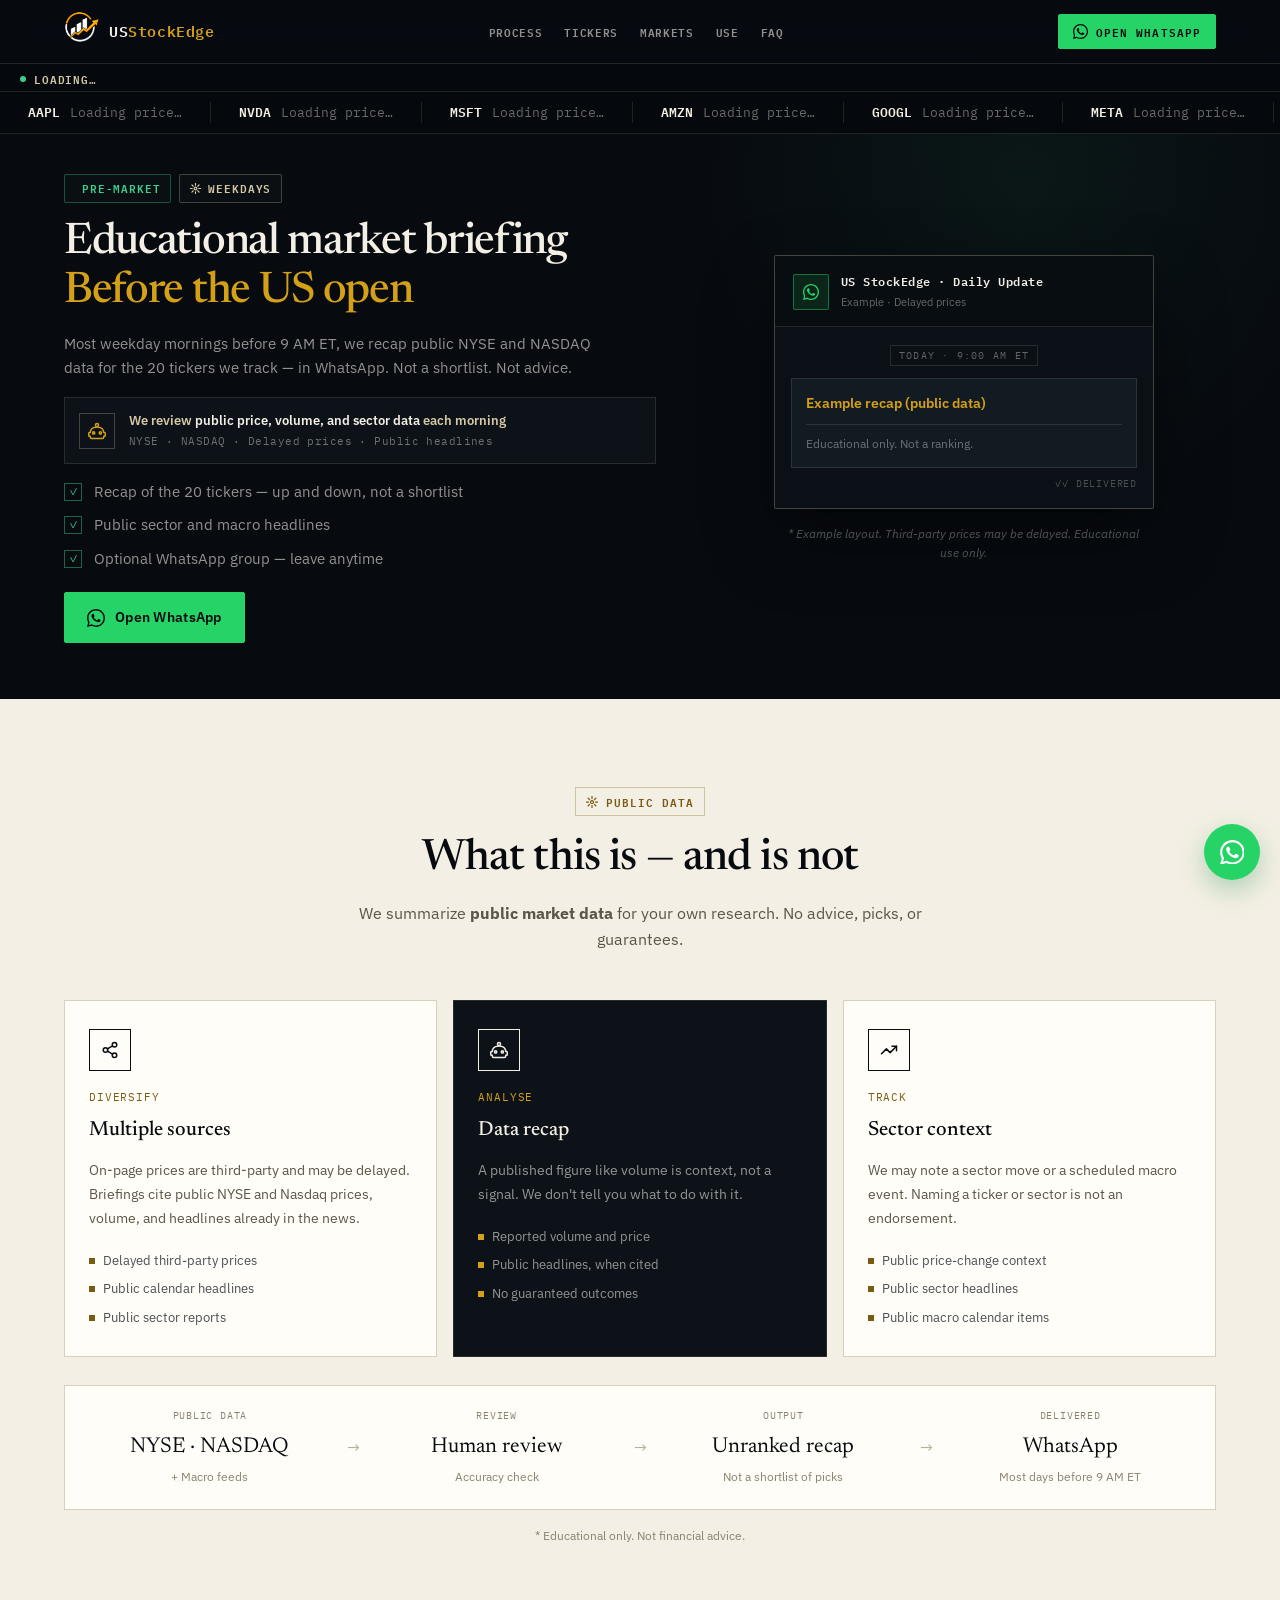
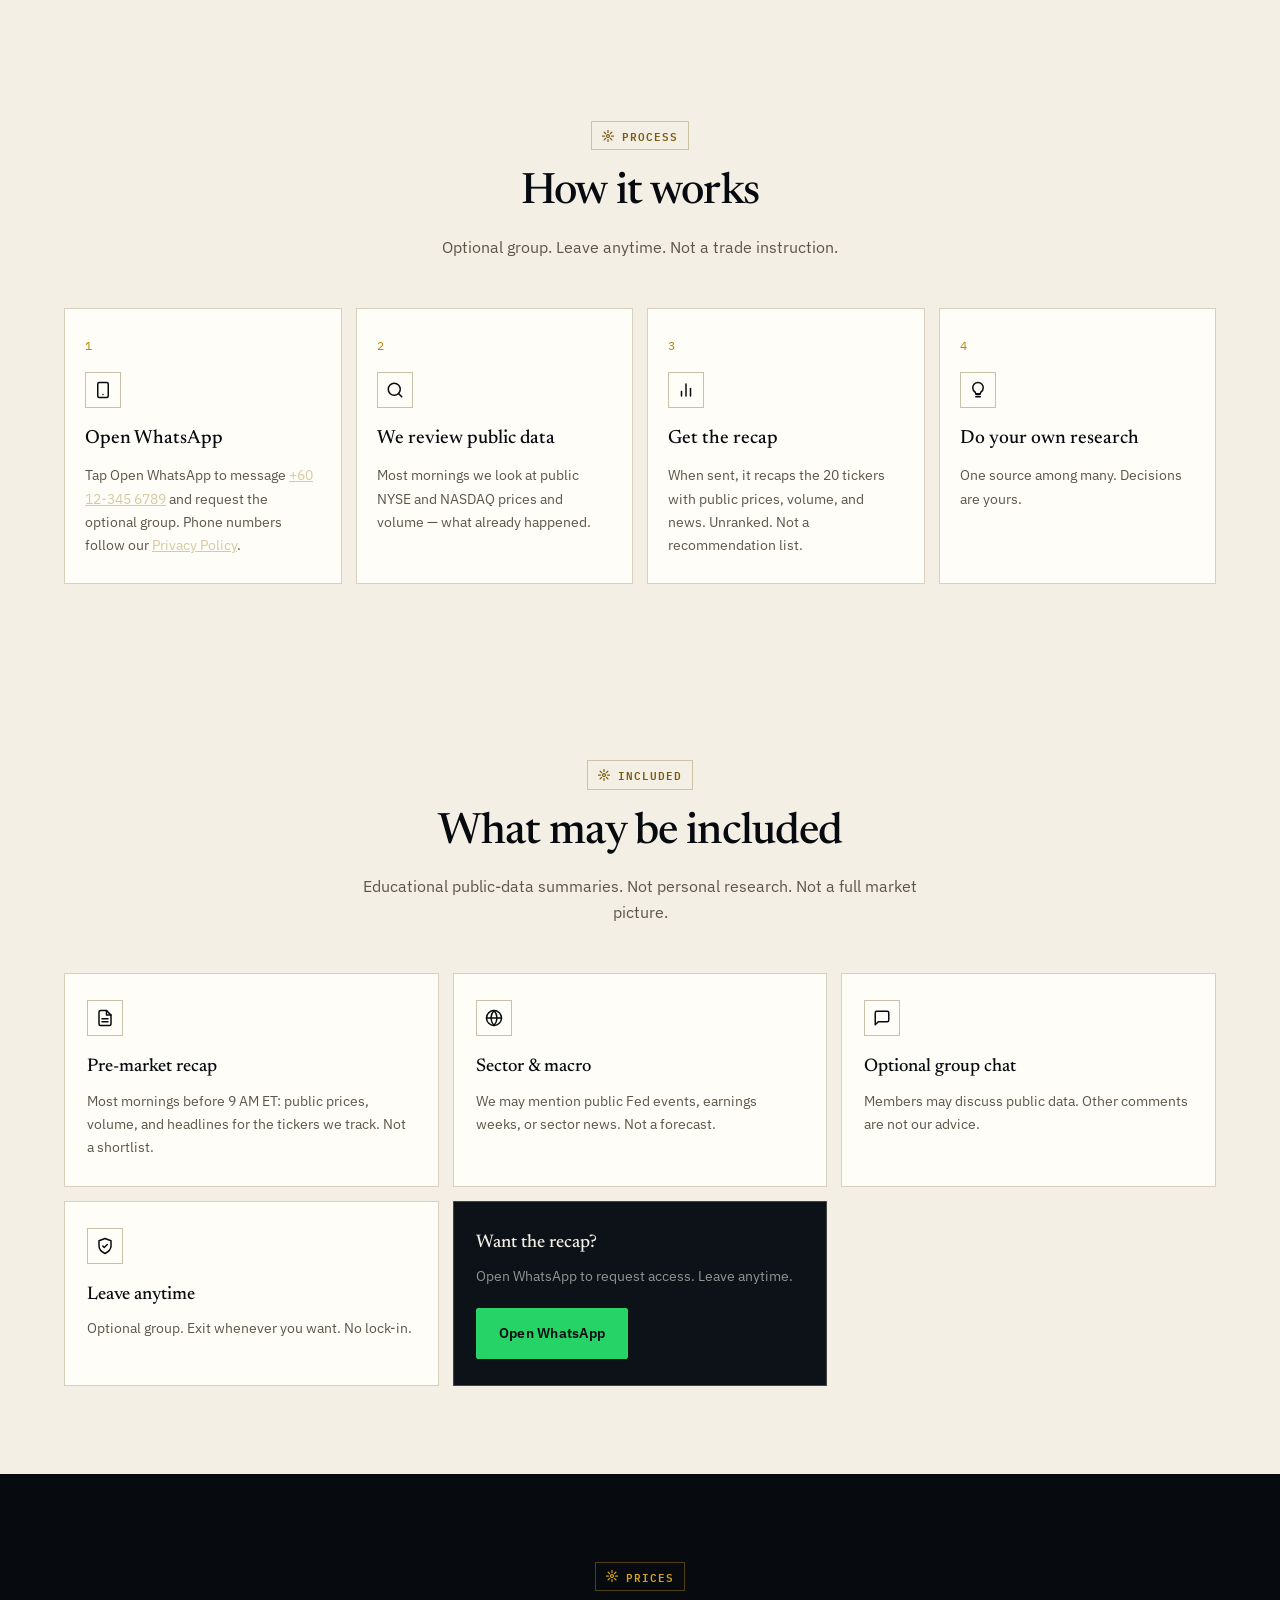
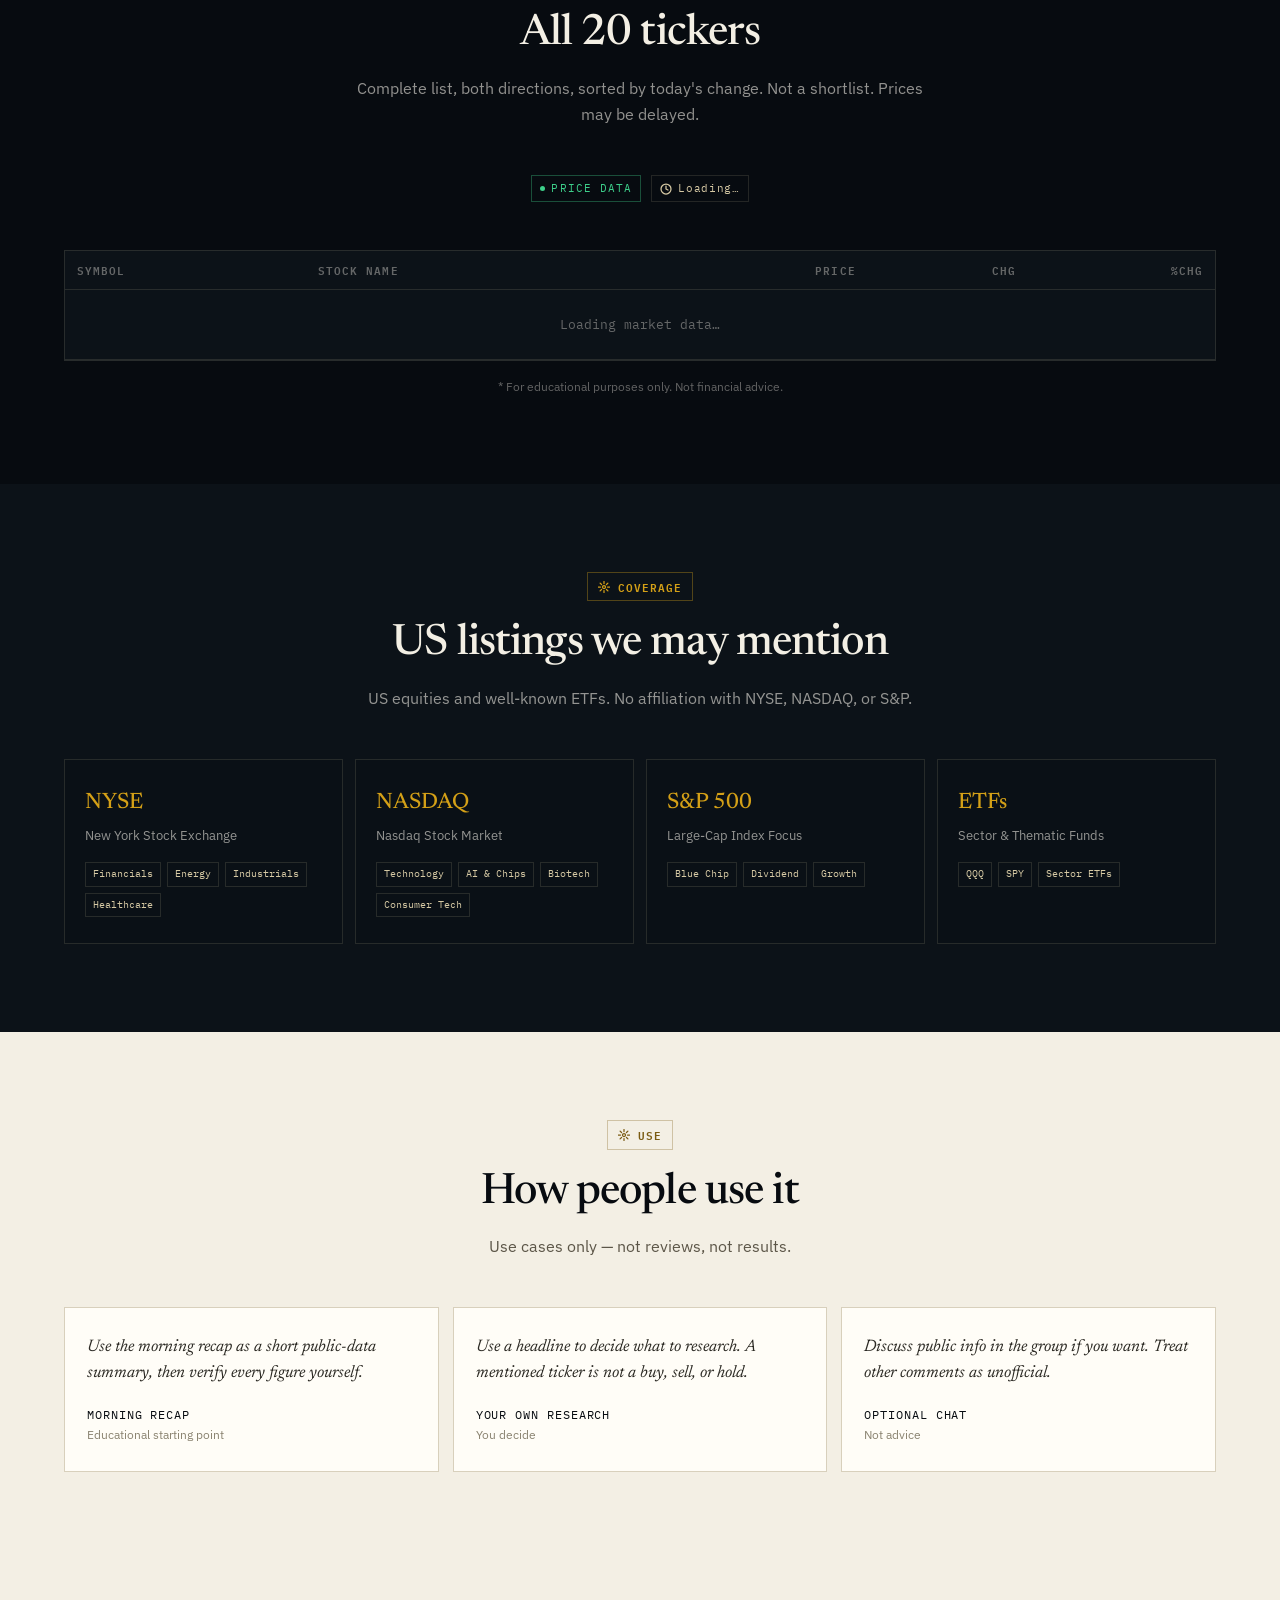
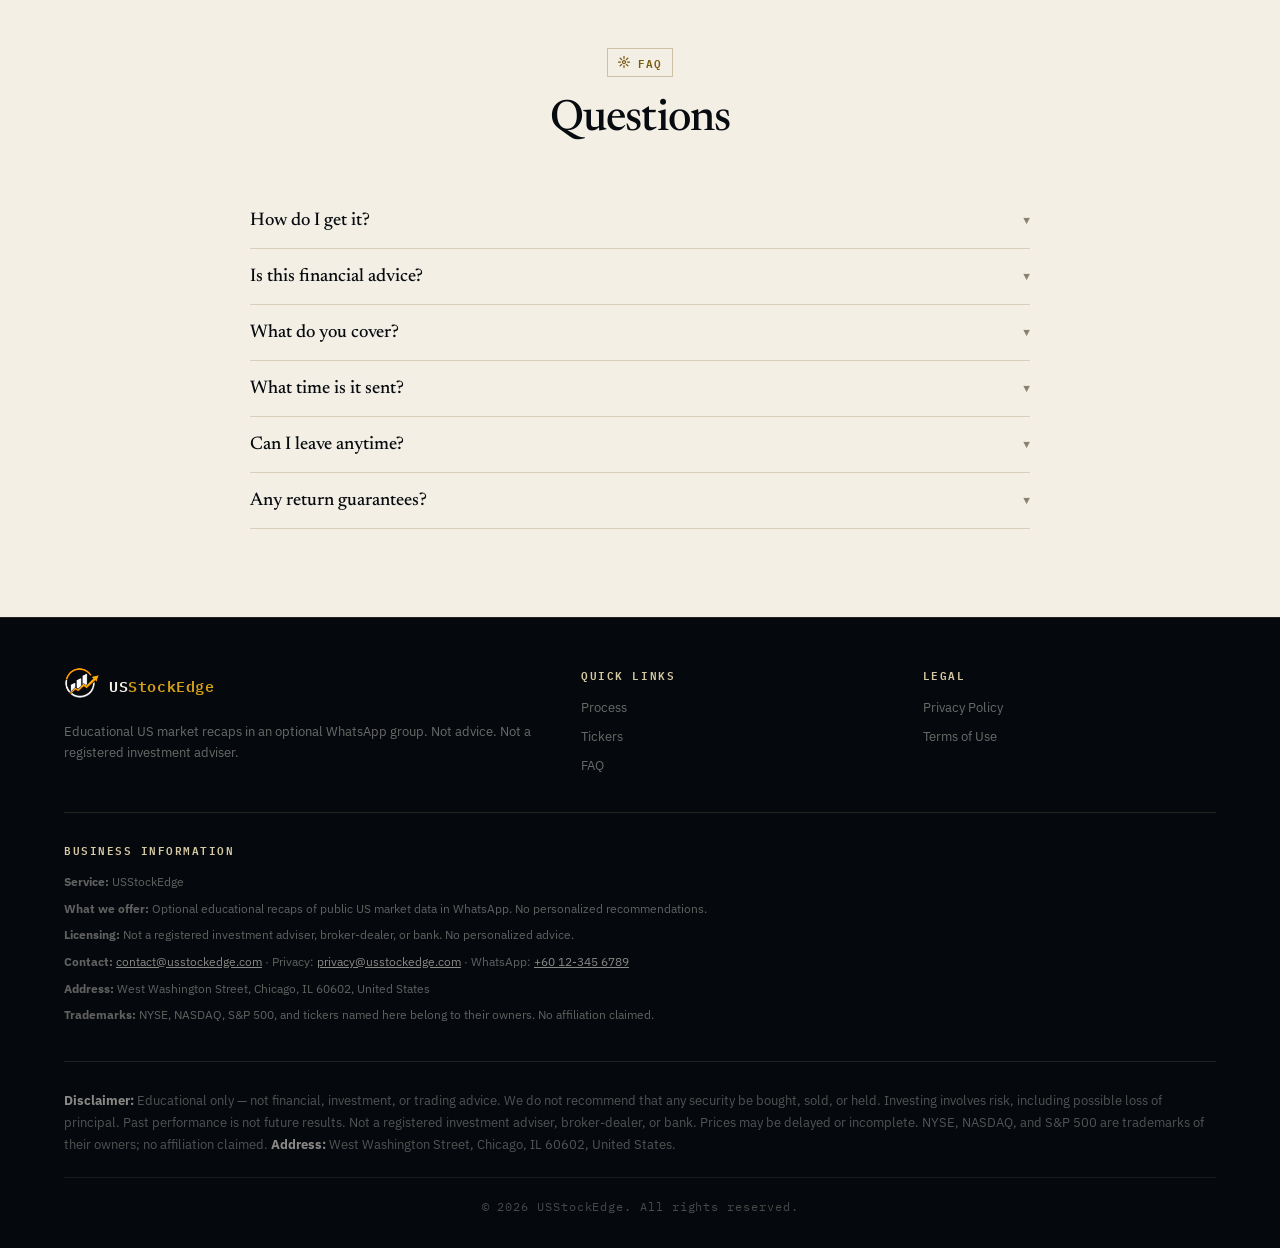
==== commit 57e75305: "Keep one 20-ticker table and drop leftover copy Remove the tile board so Tickers is only the All 20 " ====
--- a/index.html
+++ b/index.html
@@ -12,7 +12,7 @@
   <link rel="preconnect" href="https://fonts.googleapis.com" />
   <link rel="preconnect" href="https://fonts.gstatic.com" crossorigin />
   <link href="https://fonts.googleapis.com/css2?family=IBM+Plex+Mono:wght@400;500;600&family=IBM+Plex+Sans:wght@400;500;600;700&family=Newsreader:ital,opsz,wght@0,6..72,400;0,6..72,500;0,6..72,600;1,6..72,400&display=swap" rel="stylesheet" />
-  <link rel="stylesheet" href="assets/briefing.css?v=20260910-17" />
+  <link rel="stylesheet" href="assets/briefing.css?v=20260910-18" />
 
   <link rel="stylesheet" href="assets/whatsapp-popup.css?v=20260821-1">
   <script src="assets/whatsapp-popup.js?v=20260910-1" defer></script>
@@ -273,7 +273,7 @@
           <svg viewBox="0 0 24 24" fill="none" stroke="currentColor" stroke-width="2" stroke-linecap="round" stroke-linejoin="round"><rect x="5" y="2" width="14" height="20" rx="2" ry="2"/><line x1="12" y1="18" x2="12.01" y2="18"/></svg>
         </div>
         <h3>Open WhatsApp</h3>
-        <p>Tap Open WhatsApp to message <a class="inline-link" href="https://wa.me/60123456789" target="_blank" rel="noopener noreferrer">+60 12-345 6789</a> and request the optional group. WhatsApp is Meta. Phone numbers follow our <a class="inline-link" href="privacy-policy.html">Privacy Policy</a>.</p>
+        <p>Tap Open WhatsApp to message <a class="inline-link" href="https://wa.me/60123456789" target="_blank" rel="noopener noreferrer">+60 12-345 6789</a> and request the optional group. Phone numbers follow our <a class="inline-link" href="privacy-policy.html">Privacy Policy</a>.</p>
       </div>
       <div class="step-card fade-in">
         <div class="step-num">2</div>
@@ -297,82 +297,7 @@
           <svg viewBox="0 0 24 24" fill="none" stroke="currentColor" stroke-width="2" stroke-linecap="round" stroke-linejoin="round"><path d="M12 2a7 7 0 0 1 7 7c0 2.5-1.3 4.7-3.3 6L15 17H9l-.7-2C6.3 13.7 5 11.5 5 9a7 7 0 0 1 7-7z"/><line x1="9" y1="21" x2="15" y2="21"/><line x1="9.5" y1="18" x2="14.5" y2="18"/></svg>
         </div>
         <h3>Do your own research</h3>
-        <p>One source among many. Decisions are yours. Use a licensed adviser if you need advice.</p>
-      </div>
-    </div>
-  </section>
-
-  <!-- ─── WHAT YOU GET ──────────────────────────────────────── -->
-  <section id="features">
-    <div class="features">
-      <div class="features-inner">
-
-        <!-- Section title — outside the card -->
-        <div class="section-head fade-in">
-          <span class="section-label">20 tickers</span>
-          <h2 class="section-title centered">Prices we show here</h2>
-          <p class="section-sub centered">Delayed third-party prices for a fixed list of 20 US companies. Not an S&amp;P 500 ranking. Tap a tile for the day's high, low, and change.</p>
-        </div>
-
-        <!-- Live S&P 500 Top 20 panel -->
-        <div class="features-visual fade-in">
-          <div class="board-toolbar">
-            <div id="card-live-badge" class="live-badge delayed">
-              <span class="dot"></span> Delayed prices
-            </div>
-            <div class="card-refresh-note" id="card-refresh-time"></div>
-          </div>
-          <div>
-
-          <!-- Stock tiles grid -->
-          <div id="stocks-grid" class="stocks-grid">
-            <div class="stock-tile loading-tile"><div class="st-sym">AAPL</div><div class="st-price">—</div><div class="st-chg">—</div></div>
-            <div class="stock-tile loading-tile"><div class="st-sym">NVDA</div><div class="st-price">—</div><div class="st-chg">—</div></div>
-            <div class="stock-tile loading-tile"><div class="st-sym">MSFT</div><div class="st-price">—</div><div class="st-chg">—</div></div>
-            <div class="stock-tile loading-tile"><div class="st-sym">AMZN</div><div class="st-price">—</div><div class="st-chg">—</div></div>
-            <div class="stock-tile loading-tile"><div class="st-sym">GOOGL</div><div class="st-price">—</div><div class="st-chg">—</div></div>
-            <div class="stock-tile loading-tile"><div class="st-sym">META</div><div class="st-price">—</div><div class="st-chg">—</div></div>
-            <div class="stock-tile loading-tile"><div class="st-sym">TSLA</div><div class="st-price">—</div><div class="st-chg">—</div></div>
-            <div class="stock-tile loading-tile"><div class="st-sym">BRK.B</div><div class="st-price">—</div><div class="st-chg">—</div></div>
-            <div class="stock-tile loading-tile"><div class="st-sym">AVGO</div><div class="st-price">—</div><div class="st-chg">—</div></div>
-            <div class="stock-tile loading-tile"><div class="st-sym">JPM</div><div class="st-price">—</div><div class="st-chg">—</div></div>
-            <div class="stock-tile loading-tile"><div class="st-sym">LLY</div><div class="st-price">—</div><div class="st-chg">—</div></div>
-            <div class="stock-tile loading-tile"><div class="st-sym">UNH</div><div class="st-price">—</div><div class="st-chg">—</div></div>
-            <div class="stock-tile loading-tile"><div class="st-sym">V</div><div class="st-price">—</div><div class="st-chg">—</div></div>
-            <div class="stock-tile loading-tile"><div class="st-sym">XOM</div><div class="st-price">—</div><div class="st-chg">—</div></div>
-            <div class="stock-tile loading-tile"><div class="st-sym">MA</div><div class="st-price">—</div><div class="st-chg">—</div></div>
-            <div class="stock-tile loading-tile"><div class="st-sym">COST</div><div class="st-price">—</div><div class="st-chg">—</div></div>
-            <div class="stock-tile loading-tile"><div class="st-sym">HD</div><div class="st-price">—</div><div class="st-chg">—</div></div>
-            <div class="stock-tile loading-tile"><div class="st-sym">WMT</div><div class="st-price">—</div><div class="st-chg">—</div></div>
-            <div class="stock-tile loading-tile"><div class="st-sym">NFLX</div><div class="st-price">—</div><div class="st-chg">—</div></div>
-            <div class="stock-tile loading-tile"><div class="st-sym">AMD</div><div class="st-price">—</div><div class="st-chg">—</div></div>
-          </div>
-
-          <!-- Tile click detail panel -->
-          <div id="detail-panel" class="detail-panel" style="display:none;">
-            <div class="dp-header">
-              <div>
-                <span class="dp-sym" id="dp-sym">—</span>
-                <span class="dp-price" id="dp-price">—</span>
-                <span class="dp-chg" id="dp-chg"></span>
-              </div>
-              <button class="dp-close" onclick="closeDetail()">✕</button>
-            </div>
-            <div class="dp-grid">
-              <div class="dp-row"><span>Day High</span><strong id="dp-high">—</strong></div>
-              <div class="dp-row"><span>Day Low</span><strong id="dp-low">—</strong></div>
-              <div class="dp-row"><span>Open</span><strong id="dp-open">—</strong></div>
-              <div class="dp-row"><span>Prev Close</span><strong id="dp-prev">—</strong></div>
-              <div class="dp-row"><span>Day Change $</span><strong id="dp-chgd">—</strong></div>
-              <div class="dp-row"><span>Day Range %</span><strong id="dp-vol">—</strong></div>
-            </div>
-            <p class="mock-note">Educational purposes only. Not financial advice.</p>
-          </div>
-
-          <p class="mock-note" id="card-note">* Tap a ticker for details. Educational only.</p>
-          </div>
-        </div>
-
+        <p>One source among many. Decisions are yours.</p>
       </div>
     </div>
   </section>
@@ -416,7 +341,7 @@
   </section>
 
   <!-- ─── ALL 20 TICKERS TABLE ──────────────────────────── -->
-  <section class="movers">
+  <section class="movers" id="features">
     <div class="narrow">
       <div class="section-head">
         <span class="section-label">Prices</span>
@@ -451,6 +376,26 @@
           </table>
         </div>
       </div>
+      <div id="detail-panel" class="detail-panel" style="display:none;">
+        <div class="dp-header">
+          <div>
+            <span class="dp-sym" id="dp-sym">—</span>
+            <span class="dp-price" id="dp-price">—</span>
+            <span class="dp-chg" id="dp-chg"></span>
+          </div>
+          <button class="dp-close" onclick="closeDetail()" aria-label="Close details">✕</button>
+        </div>
+        <div class="dp-grid">
+          <div class="dp-row"><span>Day High</span><strong id="dp-high">—</strong></div>
+          <div class="dp-row"><span>Day Low</span><strong id="dp-low">—</strong></div>
+          <div class="dp-row"><span>Open</span><strong id="dp-open">—</strong></div>
+          <div class="dp-row"><span>Prev Close</span><strong id="dp-prev">—</strong></div>
+          <div class="dp-row"><span>Day Change $</span><strong id="dp-chgd">—</strong></div>
+          <div class="dp-row"><span>Day Range %</span><strong id="dp-vol">—</strong></div>
+        </div>
+        <p class="mock-note">Educational purposes only. Not financial advice.</p>
+      </div>
+
       <p class="footnote">* For educational purposes only. Not financial advice.</p>
     </div>
   </section>
@@ -560,7 +505,7 @@
         <button class="faq-q" onclick="toggleFaq(this)">
           Is this financial advice? <span class="chevron">▼</span>
         </button>
-        <div class="faq-a">No. Educational only. Not advice, recommendations, or a solicitation. Do your own research. Use a licensed adviser if you need one.</div>
+        <div class="faq-a">No. Educational only. Not advice, recommendations, or a solicitation. Do your own research.</div>
       </div>
       <div class="faq-item fade-in">
         <button class="faq-q" onclick="toggleFaq(this)">
@@ -719,24 +664,6 @@
         for (var i = 0; i < DISPLAY_SYMBOLS.length; i++) {
           cachedQuotes[DISPLAY_SYMBOLS[i]] = quotes[i];
         }
-        // Update tile grid
-        var tiles = document.querySelectorAll('.stock-tile');
-        for (var j = 0; j < DISPLAY_SYMBOLS.length; j++) {
-          var sym2 = DISPLAY_SYMBOLS[j], qj = quotes[j];
-          var pctj = qj.dp, pricej = qj.c, upj = pctj >= 0;
-          var tile = tiles[j];
-          if (!tile) continue;
-          tile.classList.remove('loading-tile','up-tile','down-tile');
-          tile.classList.add(upj ? 'up-tile' : 'down-tile');
-          tile.querySelector('.st-sym').textContent = sym2;
-          tile.querySelector('.st-price').textContent = '$' + fmt(pricej);
-          var chgEl2 = tile.querySelector('.st-chg');
-          chgEl2.textContent = (upj ? '▲ +' : '▼ ') + fmt(pctj) + '%';
-          chgEl2.className = 'st-chg ' + (upj ? 'up' : 'down');
-          tile.setAttribute('data-sym', sym2);
-          tile.onclick = function() { showDetail(this.getAttribute('data-sym')); };
-        }
-        // Update movers table
         renderTable();
 
         var upCount = 0, downCount = 0;
@@ -755,14 +682,6 @@
         document.getElementById('wa-time').textContent = nowET() + ' ET · Delayed';
 
         var open = isMarketOpen();
-        var badge = document.getElementById('card-live-badge');
-        badge.innerHTML = open
-          ? '<span class="dot"></span> Delayed prices'
-          : '<span class="dot" style="background:var(--gold);animation:none"></span> Market closed';
-        badge.className = 'live-badge' + (open ? '' : ' delayed');
-        document.getElementById('card-refresh-time').textContent = 'Updated ' + nowET() + ' ET';
-
-        // Update table section timestamp
         var tableTimeEl = document.getElementById('table-update-time');
         var tableStatusEl = document.getElementById('table-market-status');
         var tableBadge = document.getElementById('table-live-badge');
@@ -774,7 +693,8 @@
         console.warn('Data error:', e);
         dot.className = 'live-dot closed';
         statusEl.textContent = 'Rate limited — auto-retrying in 60s';
-        document.getElementById('card-note').textContent = 'Data temporarily unavailable. Will retry automatically.';
+        var tableTimeEl = document.getElementById('table-update-time');
+        if (tableTimeEl) tableTimeEl.textContent = 'Unavailable — retrying';
       });
     }
 
@@ -804,9 +724,8 @@
       if (!q) return;
       var up = q.dp >= 0;
 
-      // highlight selected tile
-      document.querySelectorAll('.stock-tile').forEach(function(t) { t.classList.remove('selected'); });
-      document.querySelectorAll('.stock-tile').forEach(function(t) {
+      document.querySelectorAll('.stocks-table tbody tr').forEach(function(t) { t.classList.remove('selected'); });
+      document.querySelectorAll('.stocks-table tbody tr').forEach(function(t) {
         if (t.getAttribute('data-sym') === sym) t.classList.add('selected');
       });
 
@@ -842,7 +761,7 @@
 
     function closeDetail() {
       document.getElementById('detail-panel').style.display = 'none';
-      document.querySelectorAll('.stock-tile').forEach(function(t) { t.classList.remove('selected'); });
+      document.querySelectorAll('.stocks-table tbody tr').forEach(function(t) { t.classList.remove('selected'); });
     }
 
     function refreshAll() {
--- a/assets/briefing.css
+++ b/assets/briefing.css
@@ -799,6 +799,7 @@
 .stocks-table th:nth-child(5) { text-align: right; }
 .stocks-table tbody tr { border-bottom: 1px solid var(--line); cursor: pointer; }
 .stocks-table tbody tr:hover { background: rgba(246,243,234,0.04); }
+.stocks-table tbody tr.selected { background: rgba(212,160,23,0.08); }
 .stocks-table td {
   padding: 12px; color: var(--muted); white-space: nowrap;
 }
